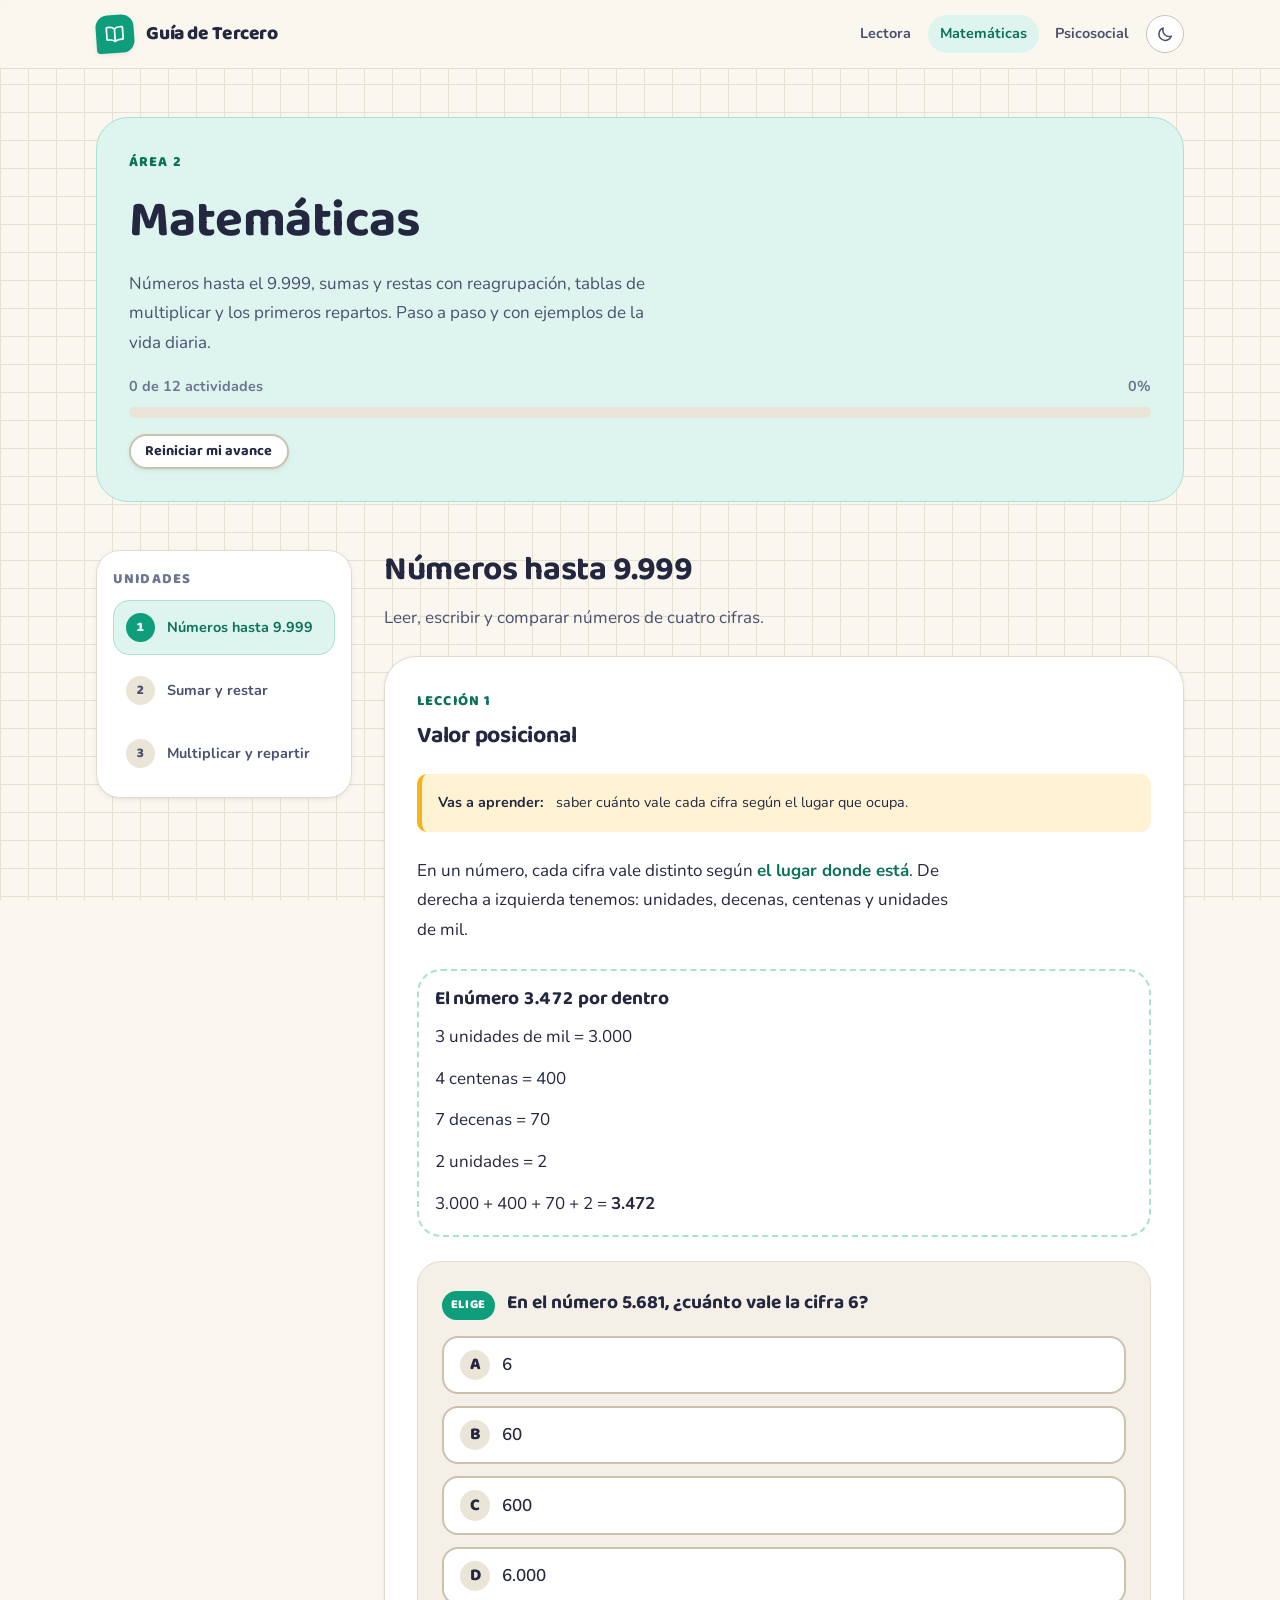
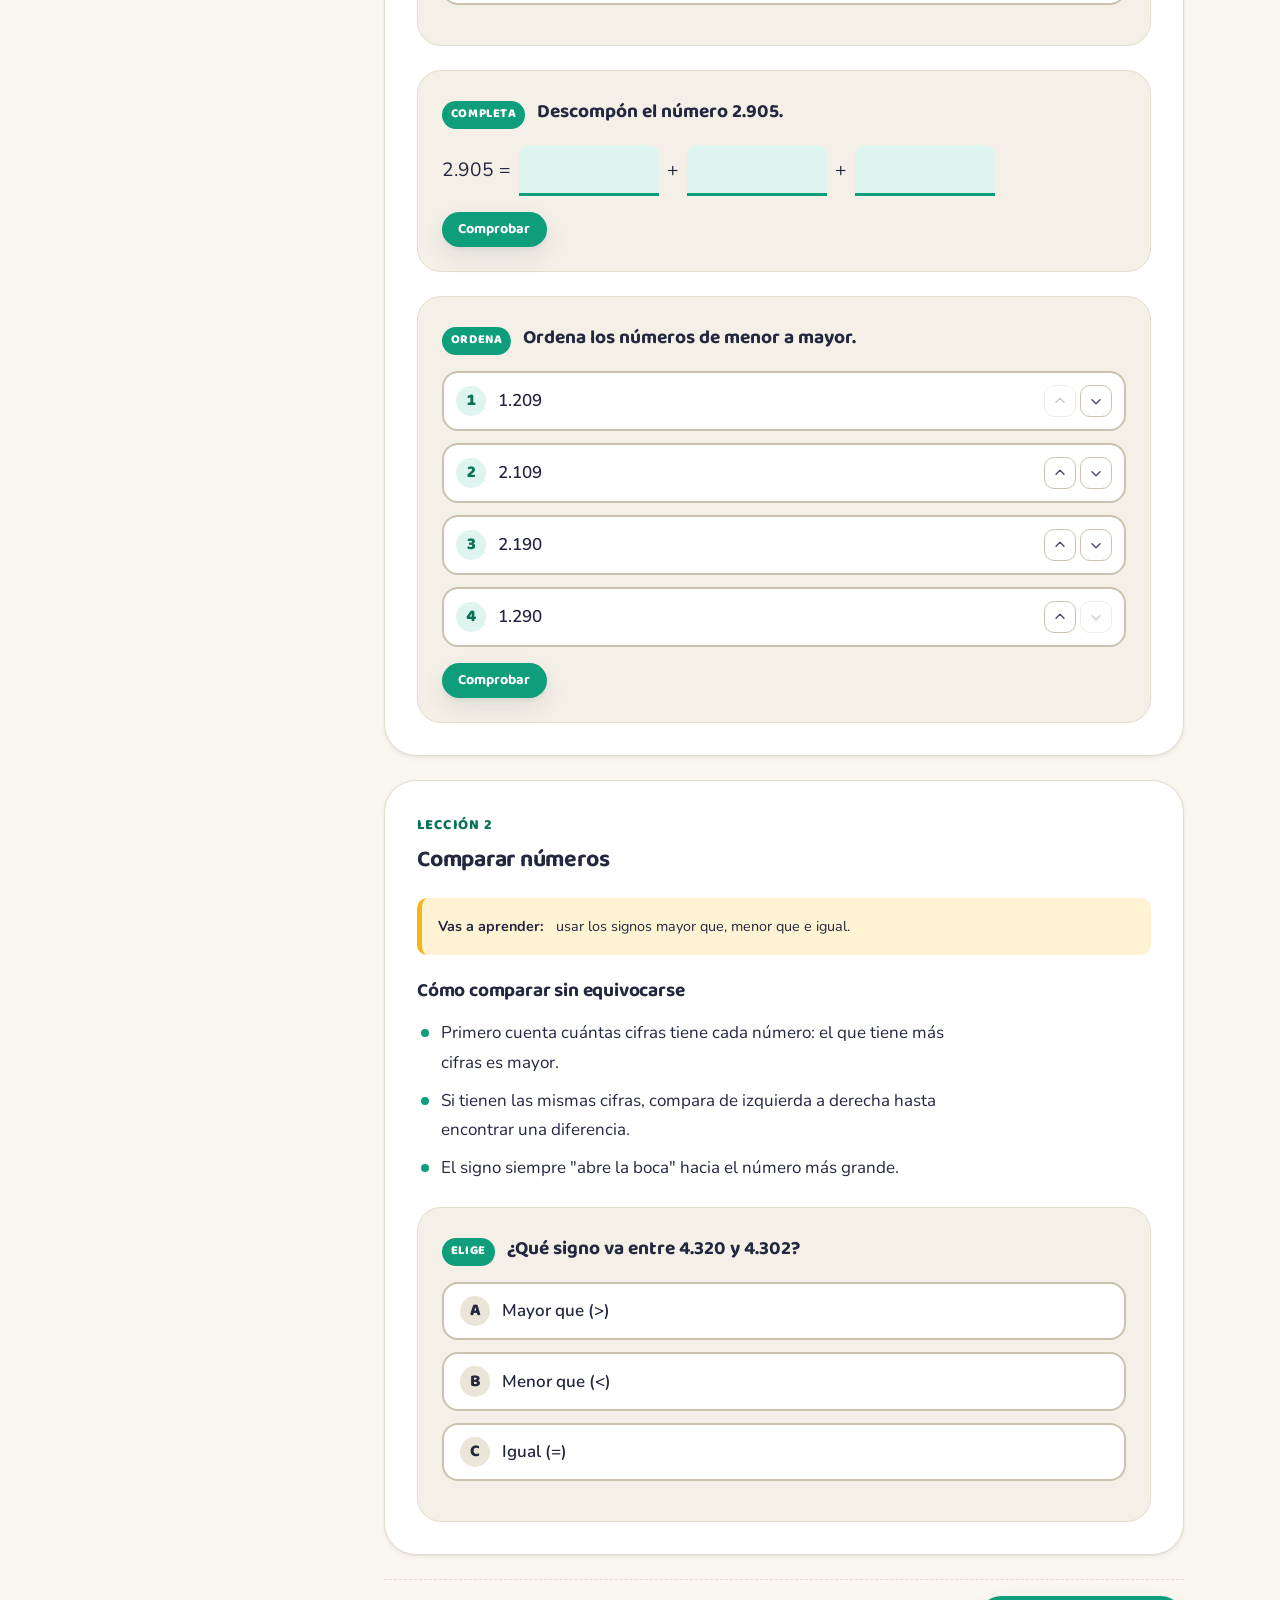
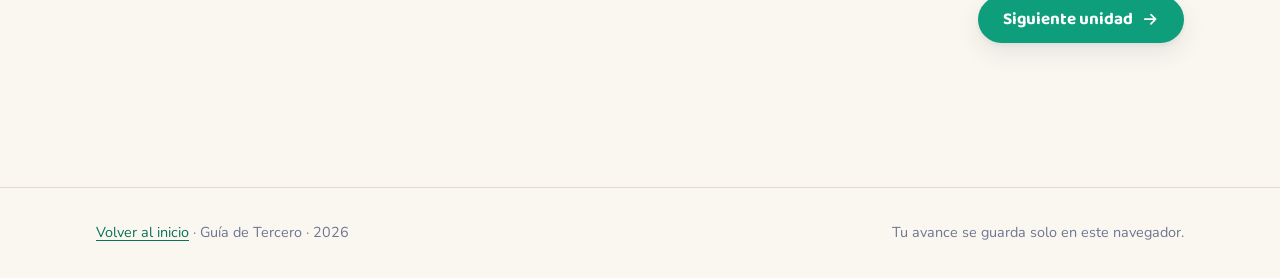
==== math.html @ a923e4d2 "Estructura inicial de la guia interactiva de tercero Sitio estatico con portada y tres areas (compre" ====
<!DOCTYPE html>
<html lang="es">
<head>
  <meta charset="utf-8">
  <meta name="viewport" content="width=device-width, initial-scale=1">
  <title>Matemáticas | Guía de Tercero</title>
  <meta name="description" content="Matemáticas para grado tercero: explicaciones, ejemplos y actividades interactivas con revisión inmediata.">
  <meta name="color-scheme" content="light dark">

  <link rel="preconnect" href="https://fonts.googleapis.com">
  <link rel="preconnect" href="https://fonts.gstatic.com" crossorigin>
  <link rel="stylesheet" href="https://fonts.googleapis.com/css2?family=Baloo+2:wght@600;700;800&family=Nunito:ital,wght@0,400;0,600;0,700;1,400&display=swap">

  <link rel="stylesheet" href="assets/css/tokens.css">
  <link rel="stylesheet" href="assets/css/base.css">
  <link rel="stylesheet" href="assets/css/components.css">

  <link rel="icon" href="data:image/svg+xml,<svg xmlns='http://www.w3.org/2000/svg' viewBox='0 0 100 100'><text y='.9em' font-size='90'>➗</text></svg>">
</head>
<body data-area="math">
  <a class="skip-link" href="#content">Ir al contenido</a>

  <header class="site-header">
    <div class="wrap site-header__inner">
      <a class="brand" href="index.html">
        <span class="brand__mark" aria-hidden="true">
          <svg viewBox="0 0 24 24" fill="none" stroke="currentColor" stroke-width="1.9" stroke-linecap="round" stroke-linejoin="round">
            <path d="M12 6.5C10.5 5.2 8.6 4.5 6.5 4.5H4a1 1 0 0 0-1 1v12a1 1 0 0 0 1 1h2.5c2.1 0 4 .7 5.5 2 1.5-1.3 3.4-2 5.5-2H20a1 1 0 0 0 1-1v-12a1 1 0 0 0-1-1h-2.5c-2.1 0-4 .7-5.5 2Z"/>
            <path d="M12 6.5v13"/>
          </svg>
        </span>
        <span>Guía de Tercero</span>
      </a>

      <nav class="site-nav" aria-label="Áreas de la guía">
        <a class="site-nav__link" href="reading.html">Lectora</a>
        <a class="site-nav__link" href="math.html" aria-current="page">Matemáticas</a>
        <a class="site-nav__link" href="wellbeing.html">Psicosocial</a>
        <button class="theme-toggle" type="button" data-theme-toggle aria-label="Cambiar entre modo claro y oscuro"></button>
      </nav>
    </div>
  </header>

  <main id="content" class="page">
    <div class="wrap stack stack--loose">

      <header class="area-head stack" data-area-head></header>

      <div class="area-layout">
        <nav class="unit-rail" data-unit-rail role="tablist" aria-label="Unidades del área"></nav>
        <div class="stack" data-lessons></div>
      </div>

    </div>
  </main>

  <footer class="site-footer">
    <div class="wrap site-footer__inner">
      <p><a href="index.html">Volver al inicio</a> · Guía de Tercero · <span data-year></span></p>
      <p>Tu avance se guarda solo en este navegador.</p>
    </div>
  </footer>

  <script src="assets/js/core.js" defer></script>
  <script src="assets/js/progress.js" defer></script>
  <script src="assets/js/activities.js" defer></script>
  <script src="data/math.js" defer></script>
  <script src="assets/js/area.js" defer></script>
</body>
</html>
---- assets/css/tokens.css ----
/* ==========================================================================
   tokens.css — Design tokens de la Guia de Tercero
   Paleta inspirada en el material escolar: papel de cuaderno, tinta, regla
   y crayon. Todos los colores se definen aqui como variables para que los
   componentes nunca usen literales.
   ========================================================================== */

:root {
  color-scheme: light;

  /* --- Papel y tinta -------------------------------------------------- */
  --paper:        #FAF7F0;
  --paper-grid:   #E7E0D0;
  --surface:      #FFFFFF;
  --surface-2:    #F4F0E7;
  --surface-3:    #EBE5D8;
  --ink:          #232840;
  --ink-soft:     #4A5170;
  --ink-muted:    #6E7590;
  --line:         #E3DCCC;
  --line-strong:  #CBC2AE;

  /* --- Color por area -------------------------------------------------- */
  --reading:        #4A5BD6;
  --reading-deep:   #33409E;
  --reading-soft:   #E9EBFB;
  --reading-line:   #C3C9F2;

  --math:           #0E9E7C;
  --math-deep:      #0A7259;
  --math-soft:      #DEF4EE;
  --math-line:      #A9E1D2;

  --wellbeing:      #E8506B;
  --wellbeing-deep: #B33A50;
  --wellbeing-soft: #FCE5EA;
  --wellbeing-line: #F6C0CB;

  /* --- Acento y estados ------------------------------------------------ */
  --star:      #F5B417;
  --star-soft: #FFF3D4;
  --ok:        #0E9E7C;
  --ok-soft:   #DEF4EE;
  --ok-line:   #A9E1D2;
  --no:        #E8506B;
  --no-soft:   #FCE5EA;
  --no-line:   #F6C0CB;

  /* Color activo del area: lo sobreescribe cada pagina */
  --area:      var(--reading);
  --area-deep: var(--reading-deep);
  --area-soft: var(--reading-soft);
  --area-line: var(--reading-line);

  /* --- Tipografia ------------------------------------------------------ */
  --font-display: "Baloo 2", "Trebuchet MS", "Segoe UI", system-ui, sans-serif;
  --font-body:    "Nunito", "Segoe UI", system-ui, -apple-system, sans-serif;

  --step--1: 0.9rem;
  --step-0:  1.0625rem;
  --step-1:  1.2rem;
  --step-2:  1.45rem;
  --step-3:  clamp(1.6rem, 1.2rem + 1.6vw, 2.1rem);
  --step-4:  clamp(2.1rem, 1.5rem + 3vw, 3.2rem);

  --leading-body:  1.75;
  --leading-tight: 1.2;

  /* --- Espaciado ------------------------------------------------------- */
  --sp-1: 0.25rem;
  --sp-2: 0.5rem;
  --sp-3: 0.75rem;
  --sp-4: 1rem;
  --sp-5: 1.5rem;
  --sp-6: 2rem;
  --sp-7: 3rem;
  --sp-8: 4.5rem;

  /* --- Formas ---------------------------------------------------------- */
  --r-sm: 10px;
  --r-md: 16px;
  --r-lg: 24px;
  --r-xl: 32px;
  --r-pill: 999px;

  --shadow-sm: 0 1px 2px rgba(35, 40, 64, 0.06), 0 2px 6px rgba(35, 40, 64, 0.05);
  --shadow-md: 0 2px 4px rgba(35, 40, 64, 0.06), 0 10px 24px rgba(35, 40, 64, 0.09);
  --shadow-lg: 0 4px 8px rgba(35, 40, 64, 0.07), 0 20px 48px rgba(35, 40, 64, 0.13);

  --ring: 0 0 0 3px var(--paper), 0 0 0 6px var(--area);

  --wrap: 68rem;
  --measure: 34rem;
}

/* --- Tema oscuro por preferencia del sistema (sin marca explicita) ------ */
@media (prefers-color-scheme: dark) {
  :root:not([data-theme="light"]) {
    color-scheme: dark;

    --paper:        #161A24;
    --paper-grid:   #232937;
    --surface:      #1E2432;
    --surface-2:    #262D3D;
    --surface-3:    #303849;
    --ink:          #ECEFF7;
    --ink-soft:     #C3C9DA;
    --ink-muted:    #949CB4;
    --line:         #313949;
    --line-strong:  #454F65;

    --reading:        #8894F5;
    --reading-deep:   #AEB6FA;
    --reading-soft:   #262B45;
    --reading-line:   #3B4271;

    --math:           #3FCFA8;
    --math-deep:      #7EE2C6;
    --math-soft:      #163A32;
    --math-line:      #23604F;

    --wellbeing:      #F5808F;
    --wellbeing-deep: #FAA8B3;
    --wellbeing-soft: #3A222B;
    --wellbeing-line: #6B3441;

    --star:      #FFCB4D;
    --star-soft: #3A2F16;
    --ok:        #3FCFA8;
    --ok-soft:   #163A32;
    --ok-line:   #23604F;
    --no:        #F5808F;
    --no-soft:   #3A222B;
    --no-line:   #6B3441;

    --shadow-sm: 0 1px 2px rgba(0, 0, 0, 0.3), 0 2px 6px rgba(0, 0, 0, 0.25);
    --shadow-md: 0 2px 4px rgba(0, 0, 0, 0.32), 0 10px 24px rgba(0, 0, 0, 0.35);
    --shadow-lg: 0 4px 8px rgba(0, 0, 0, 0.35), 0 20px 48px rgba(0, 0, 0, 0.45);
  }
}

/* --- Tema oscuro elegido explicitamente -------------------------------- */
:root[data-theme="dark"] {
  color-scheme: dark;

  --paper:        #161A24;
  --paper-grid:   #232937;
  --surface:      #1E2432;
  --surface-2:    #262D3D;
  --surface-3:    #303849;
  --ink:          #ECEFF7;
  --ink-soft:     #C3C9DA;
  --ink-muted:    #949CB4;
  --line:         #313949;
  --line-strong:  #454F65;

  --reading:        #8894F5;
  --reading-deep:   #AEB6FA;
  --reading-soft:   #262B45;
  --reading-line:   #3B4271;

  --math:           #3FCFA8;
  --math-deep:      #7EE2C6;
  --math-soft:      #163A32;
  --math-line:      #23604F;

  --wellbeing:      #F5808F;
  --wellbeing-deep: #FAA8B3;
  --wellbeing-soft: #3A222B;
  --wellbeing-line: #6B3441;

  --star:      #FFCB4D;
  --star-soft: #3A2F16;
  --ok:        #3FCFA8;
  --ok-soft:   #163A32;
  --ok-line:   #23604F;
  --no:        #F5808F;
  --no-soft:   #3A222B;
  --no-line:   #6B3441;

  --shadow-sm: 0 1px 2px rgba(0, 0, 0, 0.3), 0 2px 6px rgba(0, 0, 0, 0.25);
  --shadow-md: 0 2px 4px rgba(0, 0, 0, 0.32), 0 10px 24px rgba(0, 0, 0, 0.35);
  --shadow-lg: 0 4px 8px rgba(0, 0, 0, 0.35), 0 20px 48px rgba(0, 0, 0, 0.45);
}

/* --- Alias de area: cada pagina marca <body data-area="..."> ------------ */
[data-area="reading"]   { --area: var(--reading);   --area-deep: var(--reading-deep);   --area-soft: var(--reading-soft);   --area-line: var(--reading-line); }
[data-area="math"]      { --area: var(--math);      --area-deep: var(--math-deep);      --area-soft: var(--math-soft);      --area-line: var(--math-line); }
[data-area="wellbeing"] { --area: var(--wellbeing); --area-deep: var(--wellbeing-deep); --area-soft: var(--wellbeing-soft); --area-line: var(--wellbeing-line); }
---- assets/css/base.css ----
/* ==========================================================================
   base.css — Reset ligero, tipografia y layout base
   ========================================================================== */

*,
*::before,
*::after { box-sizing: border-box; }

* { margin: 0; }

html {
  -webkit-text-size-adjust: 100%;
  scroll-behavior: smooth;
  scroll-padding-top: 6rem;
}

body {
  min-height: 100vh;
  font-family: var(--font-body);
  font-size: var(--step-0);
  line-height: var(--leading-body);
  color: var(--ink);
  background-color: var(--paper);
  /* Retícula de cuaderno cuadriculado: la textura del material real */
  background-image:
    repeating-linear-gradient(to right,  var(--paper-grid) 0 1px, transparent 1px 28px),
    repeating-linear-gradient(to bottom, var(--paper-grid) 0 1px, transparent 1px 28px);
  background-attachment: fixed;
  -webkit-font-smoothing: antialiased;
  text-rendering: optimizeLegibility;
}

img,
svg,
video { display: block; max-width: 100%; height: auto; }

input,
button,
select,
textarea { font: inherit; color: inherit; }

button { cursor: pointer; }

/* Un elemento oculto lo esta siempre, aunque su clase defina display. */
[hidden] { display: none !important; }

ul, ol { padding: 0; list-style: none; }

a { color: var(--area-deep); text-underline-offset: 3px; }

h1, h2, h3, h4 {
  font-family: var(--font-display);
  font-weight: 700;
  line-height: var(--leading-tight);
  text-wrap: balance;
  letter-spacing: -0.01em;
}

h1 { font-size: var(--step-4); }
h2 { font-size: var(--step-3); }
h3 { font-size: var(--step-2); }
h4 { font-size: var(--step-1); }

p { text-wrap: pretty; }

/* --- Accesibilidad ------------------------------------------------------ */

:focus-visible {
  outline: 3px solid var(--area);
  outline-offset: 3px;
  border-radius: var(--r-sm);
}

.skip-link {
  position: absolute;
  left: var(--sp-4);
  top: var(--sp-4);
  z-index: 100;
  padding: var(--sp-3) var(--sp-4);
  border-radius: var(--r-pill);
  background: var(--area);
  color: #fff;
  font-weight: 700;
  transform: translateY(-200%);
  transition: transform 0.18s ease;
}

.skip-link:focus-visible { transform: translateY(0); }

.visually-hidden {
  position: absolute;
  width: 1px;
  height: 1px;
  padding: 0;
  overflow: hidden;
  clip: rect(0 0 0 0);
  white-space: nowrap;
  border: 0;
}

@media (prefers-reduced-motion: reduce) {
  html { scroll-behavior: auto; }

  *,
  *::before,
  *::after {
    animation-duration: 0.001ms !important;
    animation-iteration-count: 1 !important;
    transition-duration: 0.001ms !important;
  }
}

/* --- Layout ------------------------------------------------------------- */

.wrap {
  width: min(100% - 2.5rem, var(--wrap));
  margin-inline: auto;
}

.wrap--narrow { width: min(100% - 2.5rem, 46rem); }

.stack {
  display: flex;
  flex-direction: column;
  gap: var(--sp-5);
}

.stack--tight { gap: var(--sp-3); }
.stack--loose { gap: var(--sp-7); }

.row {
  display: flex;
  flex-wrap: wrap;
  align-items: center;
  gap: var(--sp-3);
}

.page { padding-block: var(--sp-7) var(--sp-8); }

.scroll-x {
  overflow-x: auto;
  overscroll-behavior-x: contain;
}
---- assets/css/components.css ----
/* ==========================================================================
   components.css — Piezas visuales de la guia
   ========================================================================== */

/* --- Botones ------------------------------------------------------------ */

.btn {
  display: inline-flex;
  align-items: center;
  justify-content: center;
  gap: var(--sp-2);
  padding: 0.7em 1.35em;
  border: 2px solid transparent;
  border-radius: var(--r-pill);
  font-family: var(--font-display);
  font-size: var(--step-0);
  font-weight: 700;
  line-height: 1.15;
  text-decoration: none;
  transition: transform 0.14s ease, box-shadow 0.14s ease, background-color 0.14s ease;
}

.btn:hover { transform: translateY(-2px); }
.btn:active { transform: translateY(0); }

.btn[disabled] {
  opacity: 0.45;
  cursor: not-allowed;
  transform: none;
}

.btn--primary {
  background: var(--area);
  color: #fff;
  box-shadow: var(--shadow-md);
}

.btn--primary:hover { background: var(--area-deep); }

:root[data-theme="dark"] .btn--primary { color: #12151E; }

@media (prefers-color-scheme: dark) {
  :root:not([data-theme="light"]) .btn--primary { color: #12151E; }
}

.btn--ghost {
  background: var(--surface);
  color: var(--ink);
  border-color: var(--line-strong);
  box-shadow: var(--shadow-sm);
}

.btn--ghost:hover { border-color: var(--area); color: var(--area-deep); }

.btn--quiet {
  background: transparent;
  color: var(--ink-muted);
  padding-inline: 0.6em;
}

.btn--quiet:hover { color: var(--area-deep); }

.btn--star {
  background: var(--star);
  color: #3B2A00;
  box-shadow: var(--shadow-md);
}

.btn--sm { font-size: var(--step--1); padding: 0.5em 1em; }

/* Los iconos en linea nunca deben crecer mas que el texto que acompanan. */
.btn svg,
.callout__title svg,
.score-pill svg,
.area-card__foot svg {
  flex: none;
  width: 1.15rem;
  height: 1.15rem;
}

.score-pill svg { color: var(--star); }

/* --- Cabecera del sitio -------------------------------------------------- */

.site-header {
  position: sticky;
  top: 0;
  z-index: 40;
  background: color-mix(in srgb, var(--paper) 88%, transparent);
  backdrop-filter: blur(10px);
  border-bottom: 1px solid var(--line);
}

.site-header__inner {
  display: flex;
  align-items: center;
  gap: var(--sp-4);
  min-height: 4.25rem;
}

.brand {
  display: inline-flex;
  align-items: center;
  gap: var(--sp-3);
  font-family: var(--font-display);
  font-size: var(--step-1);
  font-weight: 800;
  color: var(--ink);
  text-decoration: none;
  letter-spacing: -0.02em;
}

.brand__mark {
  display: grid;
  place-items: center;
  width: 2.4rem;
  height: 2.4rem;
  border-radius: 12px 12px 12px 4px;
  background: var(--area);
  color: #fff;
  box-shadow: var(--shadow-sm);
  transform: rotate(-4deg);
}

.brand__mark svg { width: 1.35rem; height: 1.35rem; }

.site-nav {
  display: flex;
  align-items: center;
  gap: var(--sp-1);
  margin-inline-start: auto;
}

.site-nav__link {
  padding: 0.45em 0.85em;
  border-radius: var(--r-pill);
  font-weight: 700;
  font-size: var(--step--1);
  color: var(--ink-soft);
  text-decoration: none;
  white-space: nowrap;
  transition: background-color 0.14s ease, color 0.14s ease;
}

.site-nav__link:hover { background: var(--surface-2); color: var(--ink); }

.site-nav__link[aria-current="page"] {
  background: var(--area-soft);
  color: var(--area-deep);
}

.theme-toggle {
  display: grid;
  place-items: center;
  width: 2.4rem;
  height: 2.4rem;
  border: 1px solid var(--line-strong);
  border-radius: var(--r-pill);
  background: var(--surface);
  color: var(--ink-soft);
  transition: color 0.14s ease, border-color 0.14s ease;
}

.theme-toggle:hover { color: var(--area-deep); border-color: var(--area); }
.theme-toggle svg { width: 1.15rem; height: 1.15rem; }
.theme-toggle .icon-sun { display: none; }
:root[data-theme="dark"] .theme-toggle .icon-sun { display: block; }
:root[data-theme="dark"] .theme-toggle .icon-moon { display: none; }

@media (prefers-color-scheme: dark) {
  :root:not([data-theme="light"]) .theme-toggle .icon-sun  { display: block; }
  :root:not([data-theme="light"]) .theme-toggle .icon-moon { display: none; }
}

@media (max-width: 52rem) {
  .site-nav__link { padding: 0.4em 0.6em; font-size: 0.82rem; }
}

/* En pantallas angostas la navegacion baja a su propia fila para que nada
   se salga del ancho de la pantalla. */
@media (max-width: 40rem) {
  .site-header__inner {
    flex-wrap: wrap;
    justify-content: space-between;
    min-height: 0;
    padding-block: var(--sp-3);
    row-gap: var(--sp-3);
  }

  .site-nav {
    width: 100%;
    margin-inline-start: 0;
    justify-content: space-between;
  }
}

/* --- Portada ------------------------------------------------------------- */

.hero {
  display: grid;
  gap: var(--sp-5);
  padding-block: var(--sp-7) var(--sp-6);
  max-width: 44rem;
}

.eyebrow {
  display: inline-flex;
  align-items: center;
  gap: var(--sp-2);
  align-self: start;
  justify-self: start;
  padding: 0.35em 0.9em;
  border-radius: var(--r-pill);
  background: var(--star-soft);
  color: var(--ink);
  font-family: var(--font-display);
  font-size: var(--step--1);
  font-weight: 700;
  letter-spacing: 0.06em;
  text-transform: uppercase;
}

.hero__lead {
  font-size: var(--step-1);
  color: var(--ink-soft);
  max-width: var(--measure);
}

/* --- Tarjetas de area ---------------------------------------------------- */

.area-grid {
  display: grid;
  gap: var(--sp-5);
  grid-template-columns: repeat(auto-fit, minmax(17rem, 1fr));
}

.area-card {
  position: relative;
  display: flex;
  flex-direction: column;
  gap: var(--sp-4);
  padding: var(--sp-5);
  border: 1px solid var(--line);
  border-radius: var(--r-xl);
  background: var(--surface);
  box-shadow: var(--shadow-sm);
  color: inherit;
  text-decoration: none;
  overflow: hidden;
  transition: transform 0.18s ease, box-shadow 0.18s ease, border-color 0.18s ease;
}

.area-card::after {
  content: "";
  position: absolute;
  inset-inline: 0;
  top: 0;
  height: 6px;
  background: var(--area);
}

.area-card:hover {
  transform: translateY(-4px);
  box-shadow: var(--shadow-lg);
  border-color: var(--area-line);
}

.area-card__icon {
  display: grid;
  place-items: center;
  width: 3.5rem;
  height: 3.5rem;
  border-radius: 20px 20px 20px 6px;
  background: var(--area-soft);
  color: var(--area-deep);
}

.area-card__icon svg { width: 1.9rem; height: 1.9rem; }

.area-card__title {
  font-size: var(--step-2);
  color: var(--ink);
}

.area-card__text {
  color: var(--ink-muted);
  font-size: var(--step--1);
  line-height: 1.65;
}

.area-card__foot {
  display: flex;
  align-items: center;
  justify-content: space-between;
  gap: var(--sp-3);
  margin-top: auto;
  padding-top: var(--sp-3);
  border-top: 1px dashed var(--line);
  font-family: var(--font-display);
  font-weight: 700;
  color: var(--area-deep);
}

.area-card__cta {
  display: inline-flex;
  align-items: center;
  gap: var(--sp-2);
  white-space: nowrap;
}

/* --- Barra de progreso ---------------------------------------------------- */

.progress { display: grid; gap: var(--sp-2); }

.progress__meta {
  display: flex;
  justify-content: space-between;
  gap: var(--sp-3);
  font-size: var(--step--1);
  font-weight: 700;
  color: var(--ink-muted);
  font-variant-numeric: tabular-nums;
}

.progress__track {
  height: 0.7rem;
  border-radius: var(--r-pill);
  background: var(--surface-3);
  overflow: hidden;
}

.progress__fill {
  height: 100%;
  width: 0;
  border-radius: var(--r-pill);
  background: var(--area);
  transition: width 0.5s cubic-bezier(0.34, 1.2, 0.64, 1);
}

/* --- Bloque "como usar" --------------------------------------------------- */

.how {
  display: grid;
  gap: var(--sp-4);
  grid-template-columns: repeat(auto-fit, minmax(14rem, 1fr));
}

.how__item {
  display: grid;
  gap: var(--sp-2);
  padding: var(--sp-4);
  border-radius: var(--r-lg);
  background: var(--surface-2);
  border: 1px solid var(--line);
}

.how__step {
  display: grid;
  place-items: center;
  width: 2rem;
  height: 2rem;
  border-radius: var(--r-pill);
  background: var(--star);
  color: #3B2A00;
  font-family: var(--font-display);
  font-weight: 800;
}

.how__item h3 { font-size: var(--step-1); }
.how__item p { font-size: var(--step--1); color: var(--ink-muted); }

/* --- Cabecera de area ------------------------------------------------------ */

.area-head {
  display: grid;
  gap: var(--sp-4);
  padding: var(--sp-6);
  border-radius: var(--r-xl);
  background: var(--area-soft);
  border: 1px solid var(--area-line);
}

.area-head__title { color: var(--ink); }
.area-head__lead { color: var(--ink-soft); max-width: var(--measure); }

/* --- Riel de unidades ------------------------------------------------------ */

.area-layout {
  display: grid;
  gap: var(--sp-6);
  align-items: start;
  grid-template-columns: 16rem minmax(0, 1fr);
}

@media (max-width: 60rem) {
  .area-layout { grid-template-columns: minmax(0, 1fr); }
}

.unit-rail {
  position: sticky;
  top: 5.5rem;
  min-width: 0;
  display: grid;
  gap: var(--sp-2);
  padding: var(--sp-4);
  border: 1px solid var(--line);
  border-radius: var(--r-lg);
  background: var(--surface);
  box-shadow: var(--shadow-sm);
}

.unit-rail__title {
  font-family: var(--font-display);
  font-size: var(--step--1);
  font-weight: 800;
  letter-spacing: 0.08em;
  text-transform: uppercase;
  color: var(--ink-muted);
}

.unit-chip {
  display: flex;
  align-items: center;
  gap: var(--sp-3);
  width: 100%;
  padding: var(--sp-3);
  border: 1px solid transparent;
  border-radius: var(--r-md);
  background: transparent;
  text-align: start;
  font-weight: 700;
  font-size: var(--step--1);
  color: var(--ink-soft);
  transition: background-color 0.14s ease, color 0.14s ease;
}

.unit-chip:hover { background: var(--surface-2); }

.unit-chip[aria-selected="true"] {
  background: var(--area-soft);
  border-color: var(--area-line);
  color: var(--area-deep);
}

.unit-chip__num {
  display: grid;
  place-items: center;
  flex: none;
  width: 1.8rem;
  height: 1.8rem;
  border-radius: var(--r-pill);
  background: var(--surface-3);
  font-family: var(--font-display);
  font-size: 0.85rem;
  font-weight: 800;
  font-variant-numeric: tabular-nums;
}

.unit-chip[aria-selected="true"] .unit-chip__num { background: var(--area); color: #fff; }
.unit-chip.is-done .unit-chip__num { background: var(--ok); color: #fff; }

@media (max-width: 60rem) {
  .unit-rail {
    position: static;
    grid-auto-flow: column;
    grid-auto-columns: minmax(11rem, auto);
    overflow-x: auto;
    overscroll-behavior-x: contain;
  }
  .unit-rail__title { display: none; }
}

/* --- Leccion --------------------------------------------------------------- */

.lesson {
  display: grid;
  gap: var(--sp-5);
  padding: var(--sp-6);
  border: 1px solid var(--line);
  border-radius: var(--r-xl);
  background: var(--surface);
  box-shadow: var(--shadow-sm);
}

@media (max-width: 40rem) {
  .lesson { padding: var(--sp-4); }
}

.lesson__head { display: grid; gap: var(--sp-2); }

.lesson__kicker {
  font-family: var(--font-display);
  font-size: var(--step--1);
  font-weight: 800;
  letter-spacing: 0.08em;
  text-transform: uppercase;
  color: var(--area-deep);
}

.lesson__goal {
  display: flex;
  gap: var(--sp-3);
  padding: var(--sp-4);
  border-inline-start: 5px solid var(--star);
  border-radius: var(--r-sm);
  background: var(--star-soft);
  font-size: var(--step--1);
}

.prose { display: grid; gap: var(--sp-4); max-width: var(--measure); }
.prose p { line-height: var(--leading-body); }
.prose strong { color: var(--area-deep); }

.prose ul { display: grid; gap: var(--sp-2); }

.prose ul li {
  position: relative;
  padding-inline-start: 1.5rem;
}

.prose ul li::before {
  content: "";
  position: absolute;
  inset-inline-start: 0.25rem;
  top: 0.65em;
  width: 0.5rem;
  height: 0.5rem;
  border-radius: var(--r-pill);
  background: var(--area);
}

.callout {
  display: grid;
  gap: var(--sp-2);
  padding: var(--sp-4) var(--sp-5);
  border: 1px solid var(--area-line);
  border-radius: var(--r-lg);
  background: var(--area-soft);
}

.callout__title {
  display: flex;
  align-items: center;
  gap: var(--sp-2);
  font-family: var(--font-display);
  font-weight: 800;
  color: var(--area-deep);
}

.reading-text {
  padding: var(--sp-5);
  border-radius: var(--r-lg);
  background: var(--surface-2);
  border: 1px solid var(--line);
  font-size: var(--step-1);
  line-height: 1.9;
}

.reading-text h4 {
  margin-bottom: var(--sp-3);
  font-size: var(--step-2);
  color: var(--area-deep);
}

.reading-text p + p { margin-top: var(--sp-4); }

.example {
  display: grid;
  gap: var(--sp-3);
  padding: var(--sp-4);
  border: 2px dashed var(--area-line);
  border-radius: var(--r-lg);
  background: var(--surface);
  font-variant-numeric: tabular-nums;
}

/* --- Actividades ------------------------------------------------------------ */

.activity {
  display: grid;
  gap: var(--sp-4);
  padding: var(--sp-5);
  border: 1px solid var(--line);
  border-radius: var(--r-lg);
  background: var(--surface-2);
}

.activity__head {
  display: flex;
  align-items: baseline;
  gap: var(--sp-3);
  flex-wrap: wrap;
}

.activity__tag {
  padding: 0.25em 0.7em;
  border-radius: var(--r-pill);
  background: var(--area);
  color: #fff;
  font-family: var(--font-display);
  font-size: 0.78rem;
  font-weight: 800;
  letter-spacing: 0.05em;
  text-transform: uppercase;
}

.activity__question {
  font-family: var(--font-display);
  font-size: var(--step-1);
  font-weight: 700;
}

.options { display: grid; gap: var(--sp-3); }

.options--grid { grid-template-columns: repeat(auto-fit, minmax(12rem, 1fr)); }

.option {
  display: flex;
  align-items: center;
  gap: var(--sp-3);
  width: 100%;
  padding: var(--sp-3) var(--sp-4);
  border: 2px solid var(--line-strong);
  border-radius: var(--r-md);
  background: var(--surface);
  text-align: start;
  font-weight: 600;
  transition: transform 0.12s ease, border-color 0.14s ease, background-color 0.14s ease;
}

.option:hover:not([disabled]) { border-color: var(--area); transform: translateX(3px); }

.option__key {
  display: grid;
  place-items: center;
  flex: none;
  width: 1.9rem;
  height: 1.9rem;
  border-radius: var(--r-pill);
  background: var(--surface-3);
  font-family: var(--font-display);
  font-weight: 800;
}

.option.is-correct {
  border-color: var(--ok);
  background: var(--ok-soft);
}

.option.is-correct .option__key { background: var(--ok); color: #fff; }

.option.is-wrong {
  border-color: var(--no);
  background: var(--no-soft);
}

.option.is-wrong .option__key { background: var(--no); color: #fff; }

.option[disabled] { cursor: default; }

/* Unir parejas */
.match {
  display: grid;
  gap: var(--sp-4);
  grid-template-columns: repeat(2, minmax(0, 1fr));
}

.match__col { display: grid; gap: var(--sp-3); align-content: start; }

.match__label {
  font-family: var(--font-display);
  font-size: var(--step--1);
  font-weight: 800;
  text-transform: uppercase;
  letter-spacing: 0.06em;
  color: var(--ink-muted);
}

.match__item {
  padding: var(--sp-3);
  border: 2px solid var(--line-strong);
  border-radius: var(--r-md);
  background: var(--surface);
  text-align: start;
  font-weight: 600;
  transition: border-color 0.14s ease, background-color 0.14s ease;
}

.match__item.is-active { border-color: var(--area); background: var(--area-soft); }
.match__item.is-paired { border-color: var(--ok); background: var(--ok-soft); cursor: default; }
.match__item.is-wrong { border-color: var(--no); background: var(--no-soft); }

/* Ordenar */
.order { display: grid; gap: var(--sp-3); }

.order__item {
  display: flex;
  align-items: center;
  gap: var(--sp-3);
  padding: var(--sp-3);
  border: 2px solid var(--line-strong);
  border-radius: var(--r-md);
  background: var(--surface);
  font-weight: 600;
}

.order__item.is-correct { border-color: var(--ok); background: var(--ok-soft); }
.order__item.is-wrong  { border-color: var(--no); background: var(--no-soft); }

.order__pos {
  display: grid;
  place-items: center;
  flex: none;
  width: 1.9rem;
  height: 1.9rem;
  border-radius: var(--r-pill);
  background: var(--area-soft);
  color: var(--area-deep);
  font-family: var(--font-display);
  font-weight: 800;
  font-variant-numeric: tabular-nums;
}

.order__controls { display: flex; gap: var(--sp-1); margin-inline-start: auto; }

.order__move {
  display: grid;
  place-items: center;
  width: 2rem;
  height: 2rem;
  border: 1px solid var(--line-strong);
  border-radius: var(--r-sm);
  background: var(--surface);
  color: var(--ink-soft);
}

.order__move:hover:not([disabled]) { color: var(--area-deep); border-color: var(--area); }
.order__move[disabled] { opacity: 0.3; cursor: not-allowed; }
.order__move svg { width: 1rem; height: 1rem; }

/* Completar */
.fill {
  display: flex;
  flex-wrap: wrap;
  align-items: center;
  gap: var(--sp-2);
  font-size: var(--step-1);
  line-height: 2.2;
}

.fill__blank {
  min-width: 7ch;
  padding: 0.15em 0.6em;
  border: 0;
  border-bottom: 3px solid var(--area);
  border-radius: var(--r-sm) var(--r-sm) 0 0;
  background: var(--area-soft);
  color: var(--ink);
  font-family: var(--font-display);
  font-weight: 700;
  text-align: center;
}

.fill__blank.is-correct { background: var(--ok-soft); border-bottom-color: var(--ok); }
.fill__blank.is-wrong  { background: var(--no-soft);  border-bottom-color: var(--no); }

/* Retroalimentacion */
.feedback {
  display: flex;
  align-items: flex-start;
  gap: var(--sp-3);
  padding: var(--sp-3) var(--sp-4);
  border-radius: var(--r-md);
  font-weight: 600;
  animation: pop 0.32s cubic-bezier(0.34, 1.4, 0.64, 1);
}

.feedback[hidden] { display: none; }
.feedback--ok { background: var(--ok-soft); border: 1px solid var(--ok-line); color: var(--ink); }
.feedback--no { background: var(--no-soft); border: 1px solid var(--no-line); color: var(--ink); }

.feedback__icon {
  display: grid;
  place-items: center;
  flex: none;
  width: 1.7rem;
  height: 1.7rem;
  border-radius: var(--r-pill);
  color: #fff;
  font-weight: 800;
}

.feedback--ok .feedback__icon { background: var(--ok); }
.feedback--no .feedback__icon { background: var(--no); }

@keyframes pop {
  from { opacity: 0; transform: translateY(6px) scale(0.97); }
  to   { opacity: 1; transform: none; }
}

.activity__actions { display: flex; flex-wrap: wrap; gap: var(--sp-3); align-items: center; }

/* --- Estrellas y logros ------------------------------------------------------ */

.stars { display: inline-flex; gap: 0.2rem; }
.stars svg { width: 1.1rem; height: 1.1rem; color: var(--line-strong); }
.stars svg.is-on { color: var(--star); }

.score-pill {
  display: inline-flex;
  align-items: center;
  gap: var(--sp-2);
  padding: 0.35em 0.9em;
  border-radius: var(--r-pill);
  background: var(--star-soft);
  color: var(--ink);
  font-family: var(--font-display);
  font-weight: 800;
  font-variant-numeric: tabular-nums;
}

/* --- Navegacion entre lecciones ----------------------------------------------- */

.lesson-nav {
  display: flex;
  flex-wrap: wrap;
  gap: var(--sp-3);
  align-items: center;
  justify-content: space-between;
  padding-top: var(--sp-4);
  border-top: 1px dashed var(--line);
}

/* --- Toast ---------------------------------------------------------------------- */

.toast-area {
  position: fixed;
  inset-block-end: var(--sp-5);
  inset-inline: 0;
  z-index: 60;
  display: grid;
  justify-items: center;
  gap: var(--sp-2);
  pointer-events: none;
}

.toast {
  display: flex;
  align-items: center;
  gap: var(--sp-3);
  padding: var(--sp-3) var(--sp-5);
  border-radius: var(--r-pill);
  background: var(--ink);
  color: var(--paper);
  font-family: var(--font-display);
  font-weight: 700;
  box-shadow: var(--shadow-lg);
  animation: rise 0.3s cubic-bezier(0.34, 1.4, 0.64, 1);
}

@keyframes rise {
  from { opacity: 0; transform: translateY(14px); }
  to   { opacity: 1; transform: none; }
}

/* --- Pie ------------------------------------------------------------------------ */

.site-footer {
  margin-top: var(--sp-8);
  padding-block: var(--sp-6);
  border-top: 1px solid var(--line);
  color: var(--ink-muted);
  font-size: var(--step--1);
}

.site-footer__inner {
  display: flex;
  flex-wrap: wrap;
  gap: var(--sp-4);
  align-items: center;
  justify-content: space-between;
}

/* --- Estado vacio / carga --------------------------------------------------------- */

.empty {
  display: grid;
  gap: var(--sp-3);
  justify-items: center;
  padding: var(--sp-7);
  border: 2px dashed var(--line-strong);
  border-radius: var(--r-xl);
  text-align: center;
  color: var(--ink-muted);
}

/* --- Aparicion suave --------------------------------------------------------------- */

.reveal {
  opacity: 0;
  transform: translateY(12px);
  transition: opacity 0.5s ease, transform 0.5s cubic-bezier(0.34, 1.1, 0.64, 1);
}

.reveal.is-visible { opacity: 1; transform: none; }
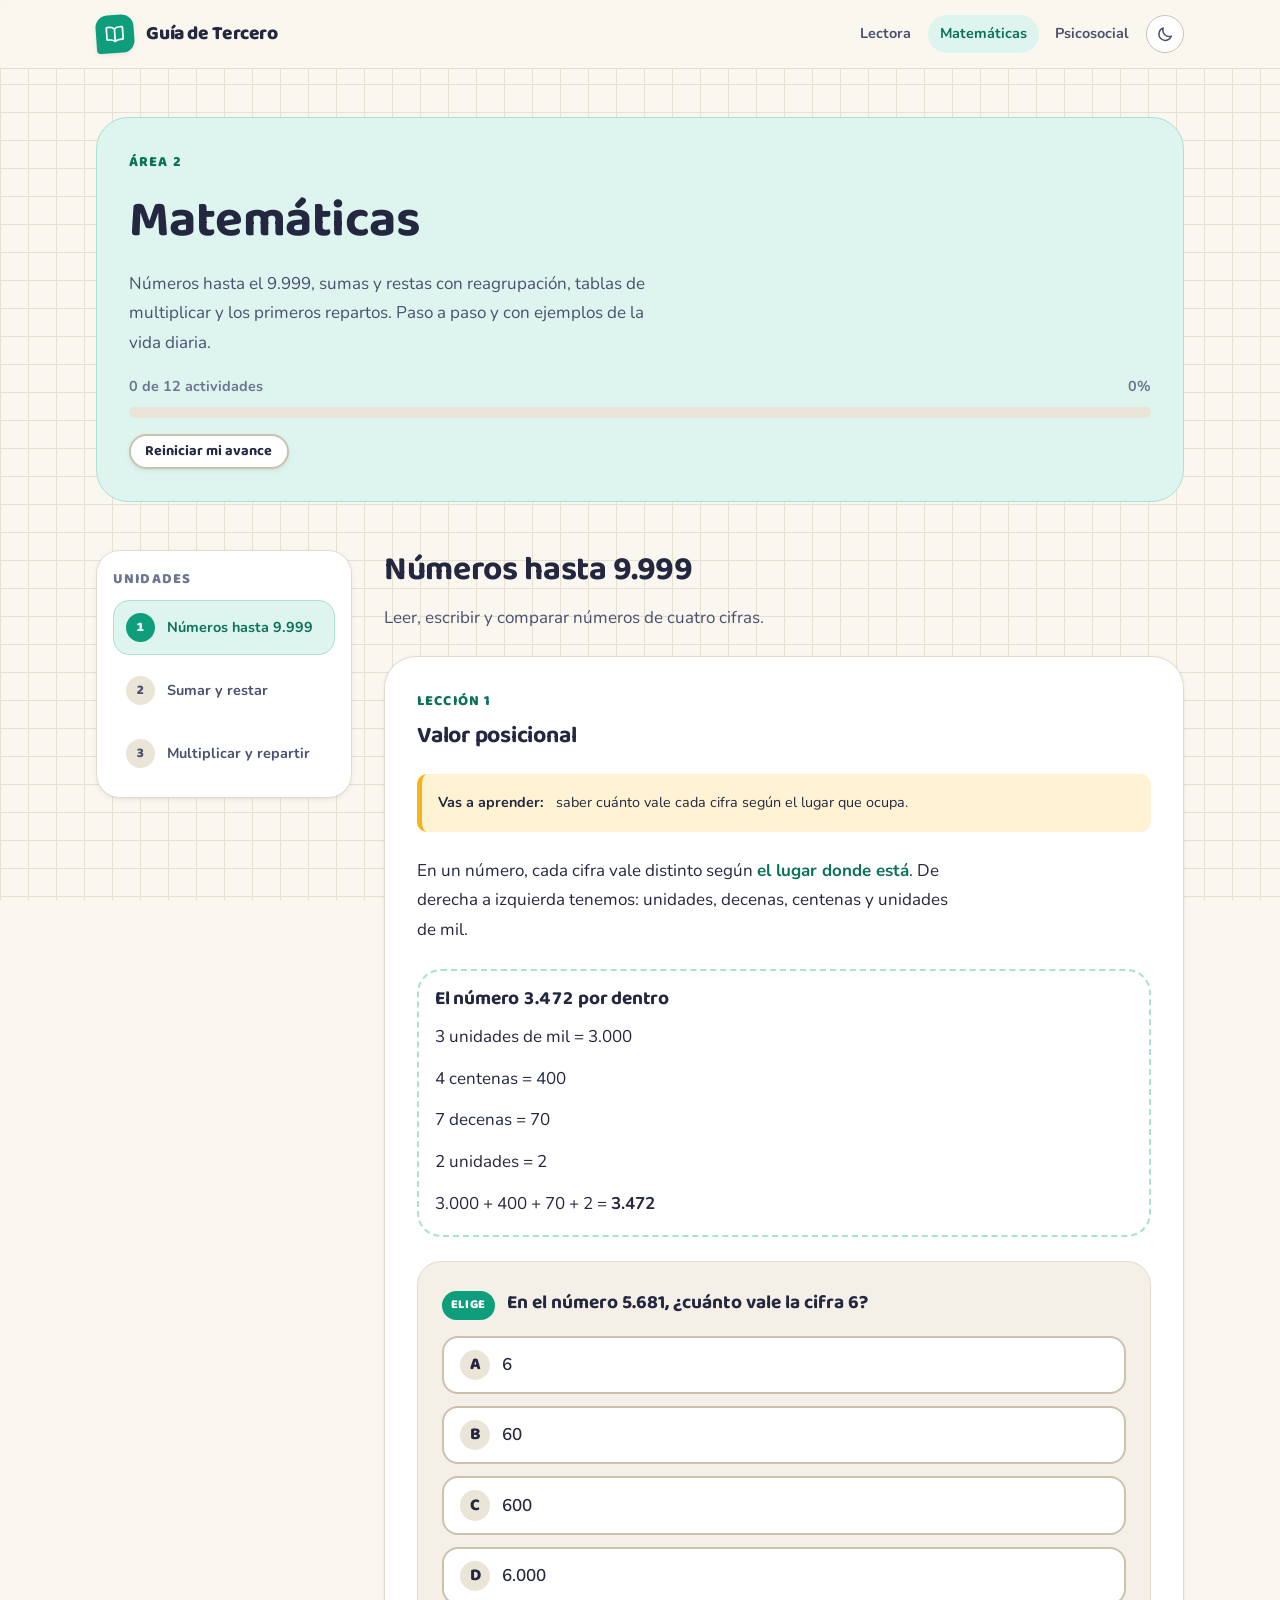
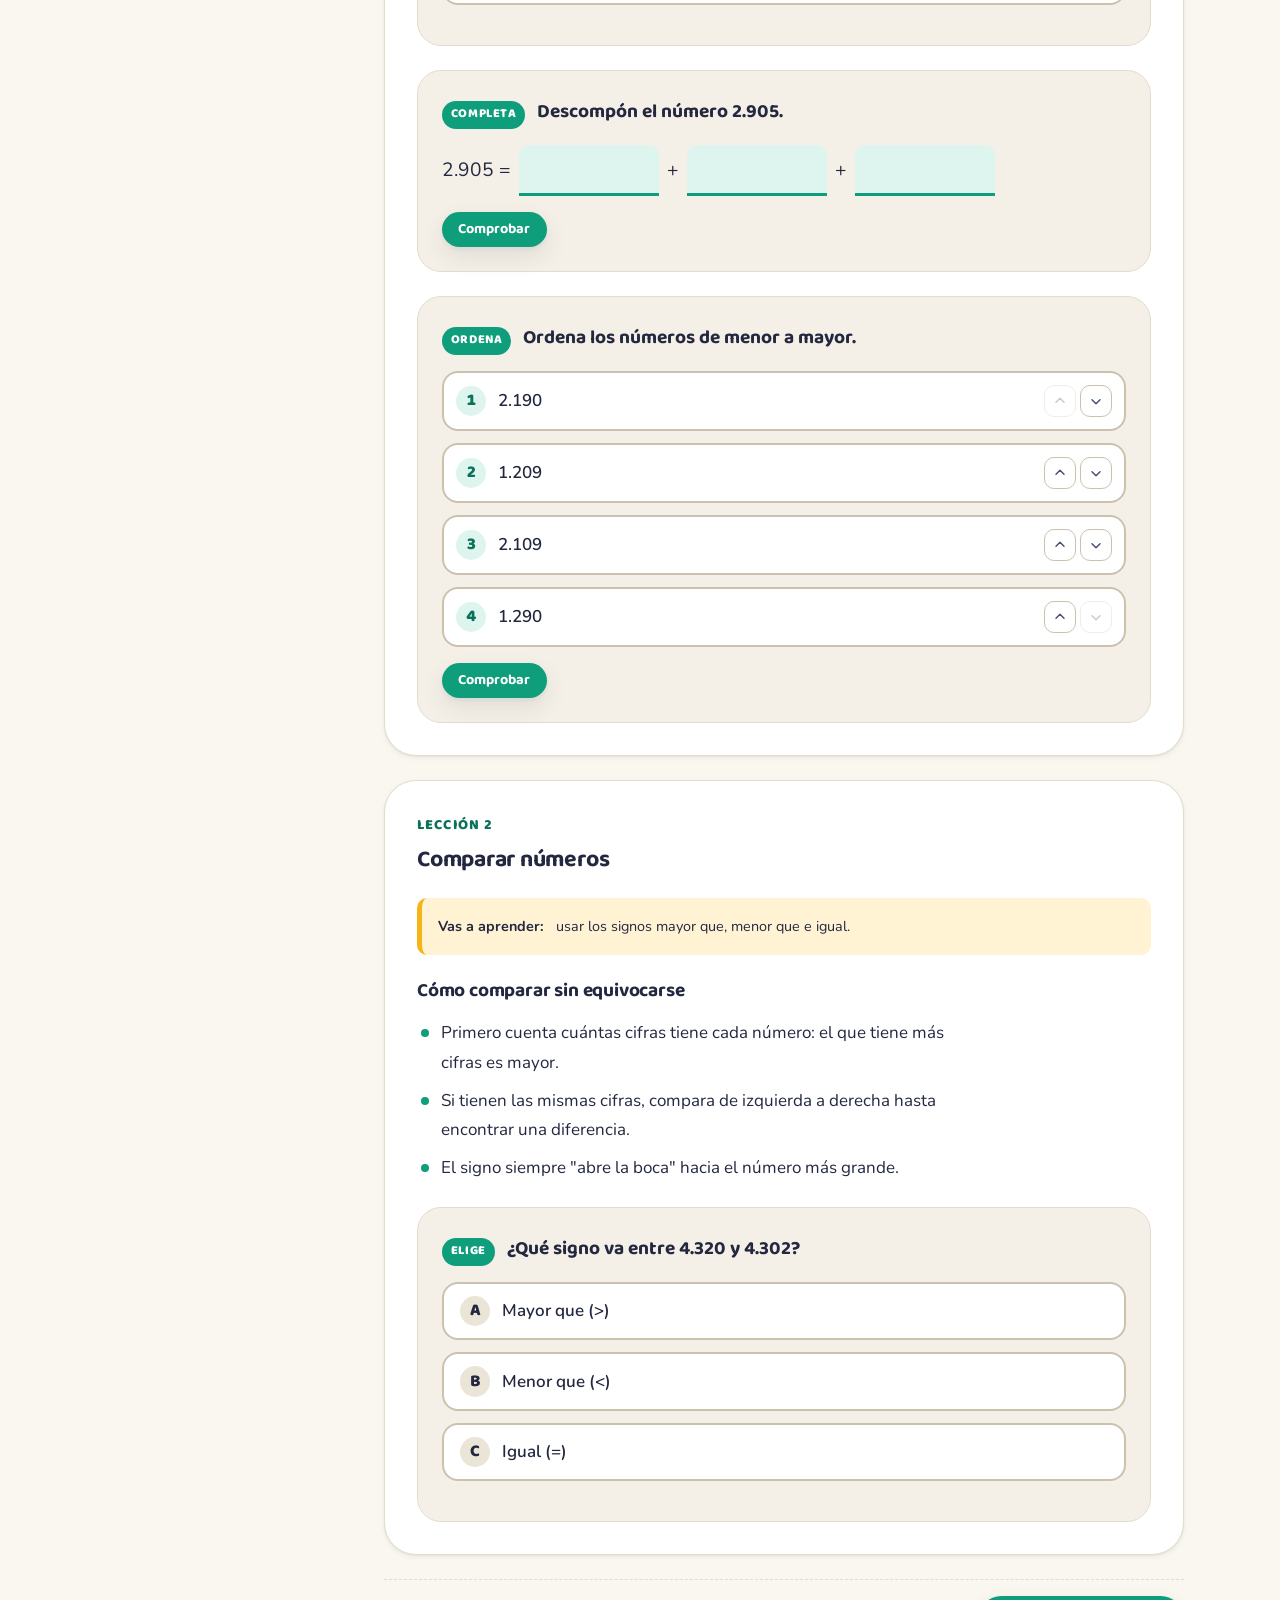
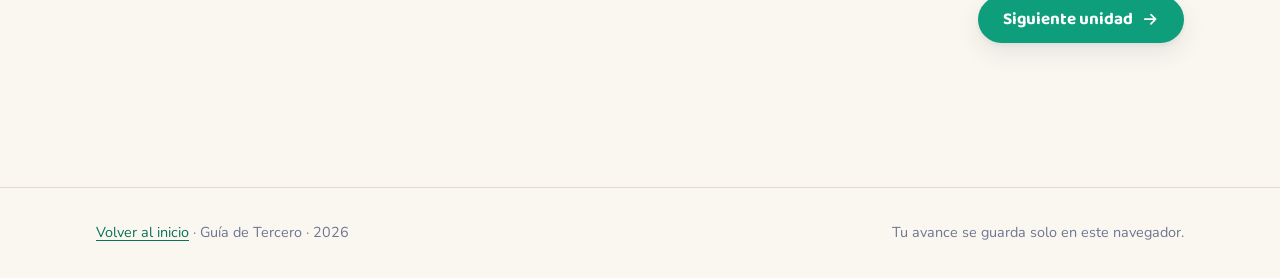
==== commit 5dd41de3: "Agrega bloques de reflexion, figuras, nota para el adulto y practica - Comparacion numerica tolerant" ====
--- a/math.html
+++ b/math.html
@@ -64,6 +64,8 @@
   <script src="assets/js/core.js" defer></script>
   <script src="assets/js/progress.js" defer></script>
   <script src="assets/js/activities.js" defer></script>
+  <script src="assets/js/figures.js" defer></script>
+  <script src="assets/js/blocks.js" defer></script>
   <script src="data/math.js" defer></script>
   <script src="assets/js/area.js" defer></script>
 </body>
--- a/assets/css/components.css
+++ b/assets/css/components.css
@@ -903,3 +903,196 @@
 }
 
 .reveal.is-visible { opacity: 1; transform: none; }
+
+/* --- Figuras y diagramas ---------------------------------------------------------- */
+
+.figure {
+  display: grid;
+  gap: var(--sp-3);
+  margin: 0;
+  padding: var(--sp-4);
+  border: 1px solid var(--line);
+  border-radius: var(--r-lg);
+  background: var(--surface);
+}
+
+.figure__canvas { overflow-x: auto; }
+
+.figure__svg {
+  display: block;
+  width: 100%;
+  max-width: 34rem;
+  height: auto;
+  margin-inline: auto;
+}
+
+.figure__caption {
+  font-size: var(--step--1);
+  color: var(--ink-muted);
+  text-align: center;
+}
+
+.fig-axis   { stroke: var(--ink-soft); stroke-width: 2.5; color: var(--ink-soft); }
+.fig-tick   { stroke: var(--line-strong); stroke-width: 2; }
+.fig-label  { fill: var(--ink-muted); font-family: var(--font-body); font-size: 15px; font-weight: 600; }
+.fig-label--strong { fill: var(--area-deep); font-weight: 800; }
+.fig-point  { fill: var(--area); stroke: var(--surface); stroke-width: 3; }
+.fig-slice  { fill: var(--surface); stroke: var(--area); stroke-width: 2.5; }
+.fig-slice.is-filled { fill: var(--area); }
+.fig-shape  { fill: var(--area-soft); stroke: var(--area); stroke-width: 3; }
+.fig-vertex { fill: var(--area); }
+.fig-unit   { fill: var(--area); }
+
+/* --- Nota para el adulto ----------------------------------------------------------- */
+
+.adult {
+  border: 1px solid var(--line-strong);
+  border-radius: var(--r-lg);
+  background: var(--surface-2);
+}
+
+.adult__summary {
+  display: flex;
+  align-items: center;
+  gap: var(--sp-3);
+  padding: var(--sp-3) var(--sp-4);
+  cursor: pointer;
+  font-family: var(--font-display);
+  font-size: var(--step--1);
+  font-weight: 800;
+  letter-spacing: 0.03em;
+  color: var(--ink-soft);
+  list-style: none;
+}
+
+.adult__summary::-webkit-details-marker { display: none; }
+
+.adult__summary::after {
+  content: "+";
+  margin-inline-start: auto;
+  font-size: 1.3em;
+  line-height: 1;
+  color: var(--ink-muted);
+}
+
+.adult[open] .adult__summary::after { content: "–"; }
+
+.adult__summary svg { flex: none; width: 1.2rem; height: 1.2rem; }
+
+.adult__body {
+  display: grid;
+  gap: var(--sp-3);
+  padding: 0 var(--sp-4) var(--sp-4);
+  font-size: var(--step--1);
+  color: var(--ink-soft);
+  line-height: 1.7;
+}
+
+.adult__body ul { display: grid; gap: var(--sp-2); }
+
+.adult__body li {
+  position: relative;
+  padding-inline-start: 1.2rem;
+}
+
+.adult__body li::before {
+  content: "";
+  position: absolute;
+  inset-inline-start: 0.2rem;
+  top: 0.6em;
+  width: 0.4rem;
+  height: 0.4rem;
+  border-radius: var(--r-pill);
+  background: var(--line-strong);
+}
+
+/* --- Reflexión (nunca se califica) ------------------------------------------------- */
+
+.reflect {
+  display: grid;
+  gap: var(--sp-3);
+  padding: var(--sp-5);
+  border: 2px dashed var(--area-line);
+  border-radius: var(--r-lg);
+  background: var(--surface);
+}
+
+.reflect__tag {
+  display: inline-flex;
+  align-items: center;
+  gap: var(--sp-2);
+  font-family: var(--font-display);
+  font-size: var(--step--1);
+  font-weight: 800;
+  letter-spacing: 0.06em;
+  text-transform: uppercase;
+  color: var(--area-deep);
+}
+
+.reflect__tag svg { flex: none; width: 1.1rem; height: 1.1rem; }
+
+.reflect__question {
+  font-family: var(--font-display);
+  font-size: var(--step-1);
+  font-weight: 700;
+}
+
+.reflect__help { font-size: var(--step--1); color: var(--ink-muted); }
+
+.reflect__input {
+  width: 100%;
+  padding: var(--sp-3);
+  border: 2px solid var(--line-strong);
+  border-radius: var(--r-md);
+  background: var(--surface-2);
+  color: var(--ink);
+  font-family: var(--font-body);
+  font-size: var(--step-0);
+  line-height: 1.6;
+  resize: vertical;
+}
+
+.reflect__input:focus-visible { border-color: var(--area); }
+
+.reflect__status { font-size: var(--step--1); font-weight: 700; }
+.reflect__status.is-saved { color: var(--ok); }
+.reflect__status.is-pending { color: var(--ink-muted); }
+
+.reflect__note { font-size: var(--step--1); color: var(--ink-muted); font-style: italic; }
+
+/* --- Ronda de práctica -------------------------------------------------------------- */
+
+.practice {
+  display: grid;
+  gap: var(--sp-3);
+  grid-template-columns: repeat(auto-fit, minmax(13rem, 1fr));
+}
+
+.practice__row {
+  display: flex;
+  align-items: center;
+  gap: var(--sp-3);
+  padding: var(--sp-2) var(--sp-3);
+  border: 1px solid var(--line);
+  border-radius: var(--r-md);
+  background: var(--surface);
+}
+
+.practice__text {
+  font-family: var(--font-display);
+  font-size: var(--step-1);
+  font-weight: 700;
+  font-variant-numeric: tabular-nums;
+  white-space: nowrap;
+}
+
+.practice .fill__blank { flex: 1; min-width: 4rem; }
+
+/* --- Fuente de un texto de lectura --------------------------------------------------- */
+
+.reading-text__source {
+  margin-top: var(--sp-4);
+  font-size: var(--step--1);
+  color: var(--ink-muted);
+  font-style: italic;
+}
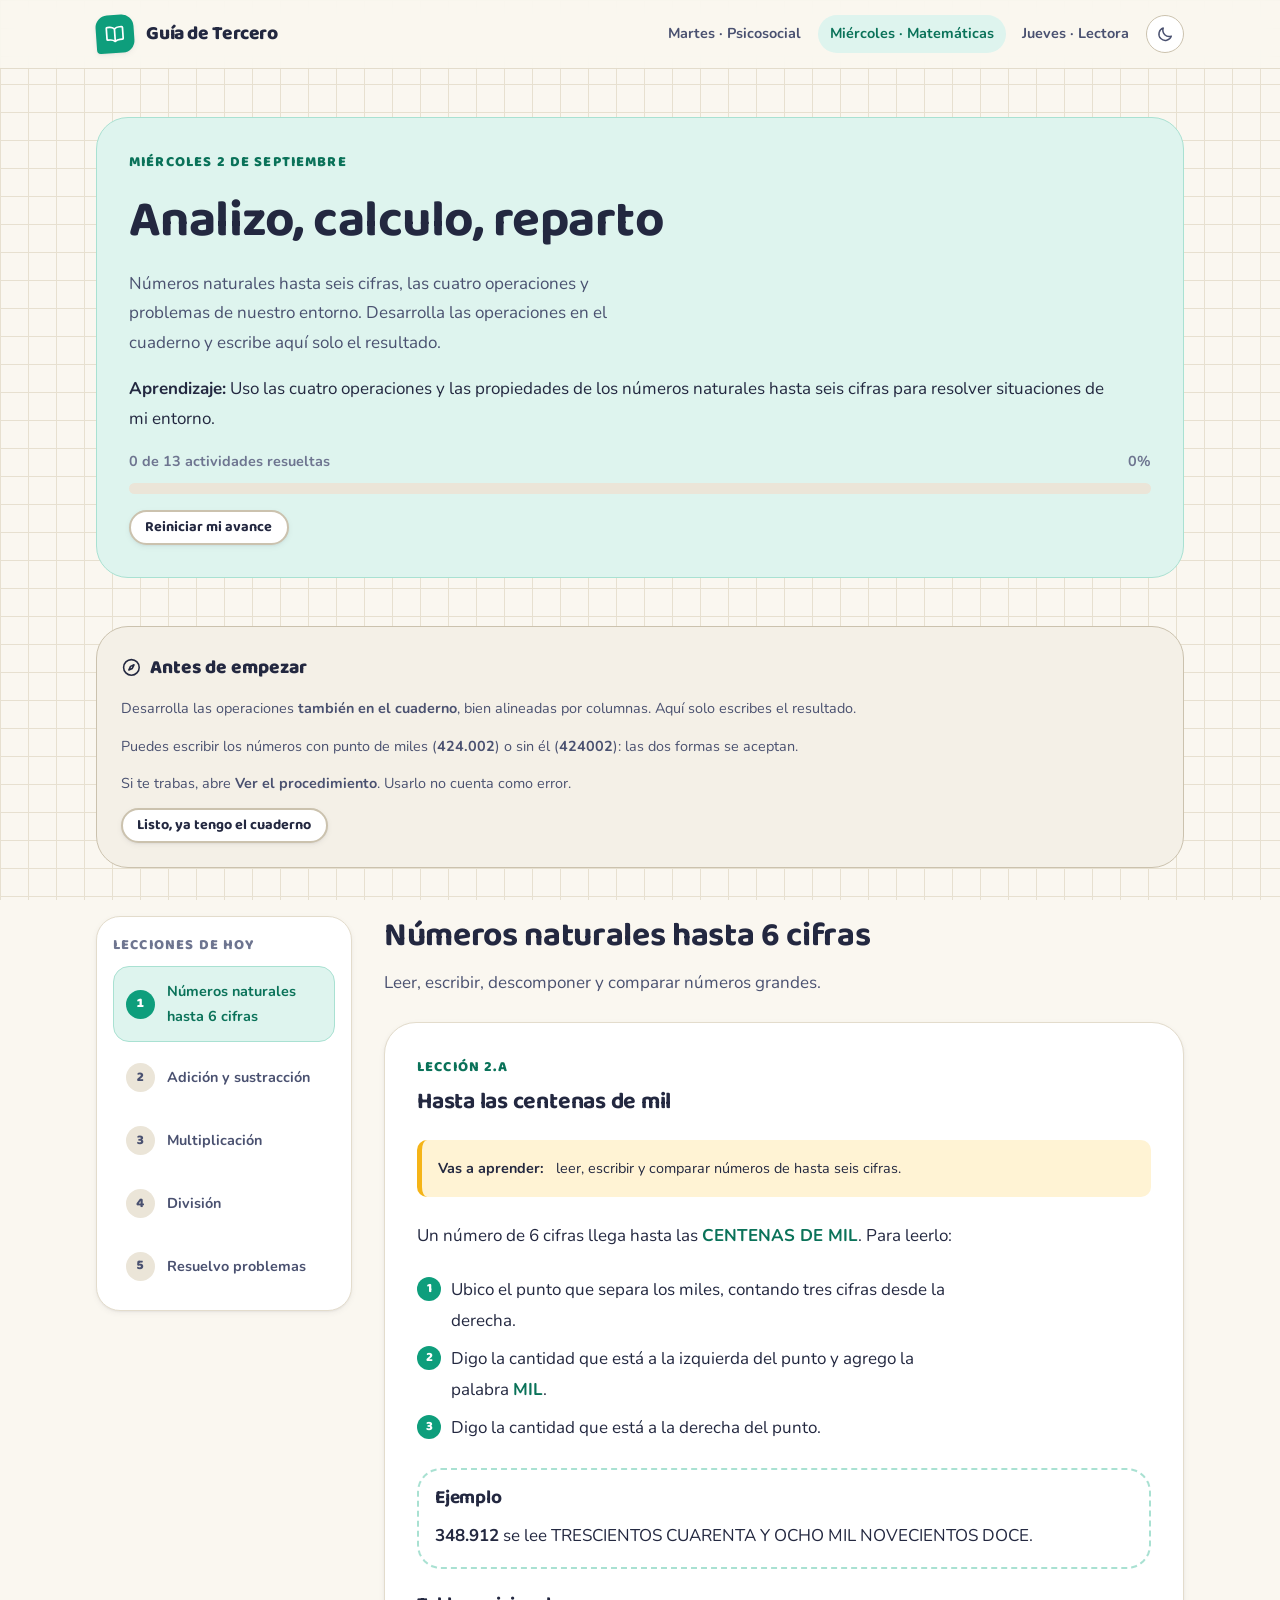
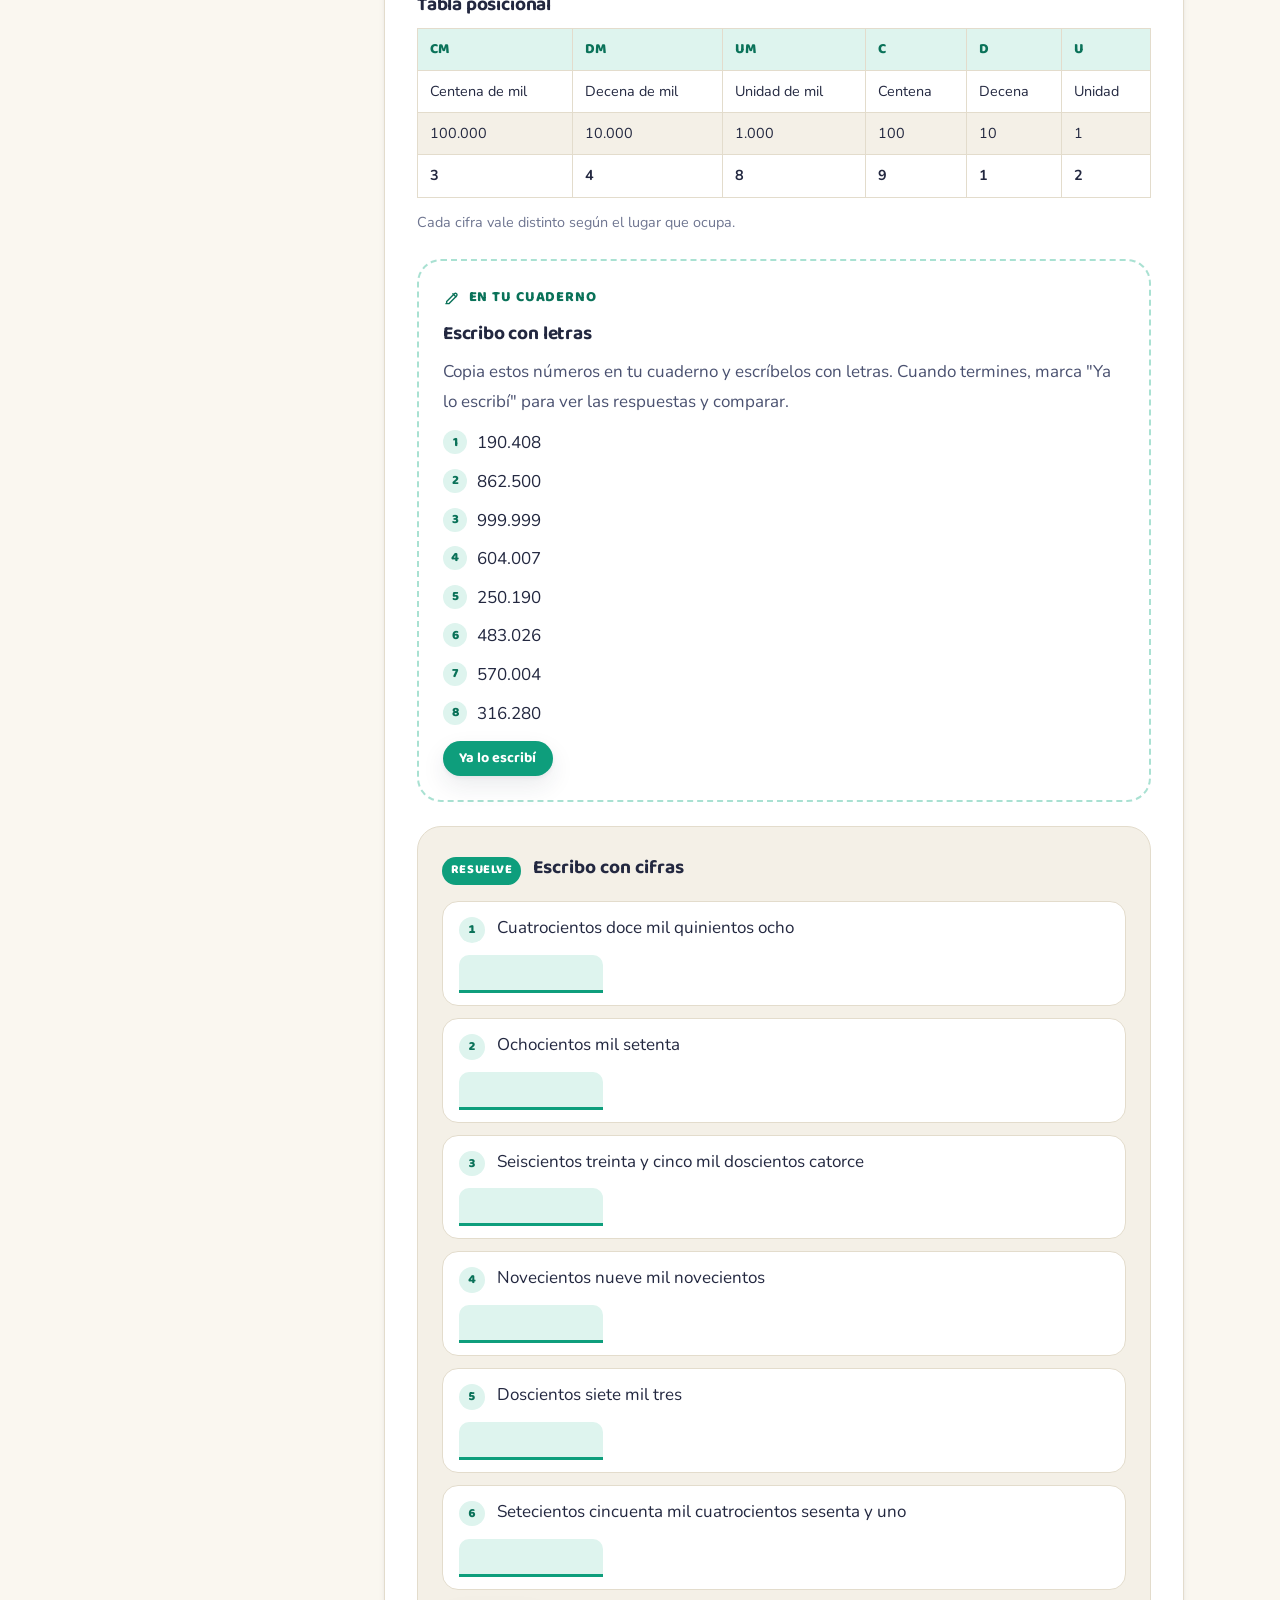
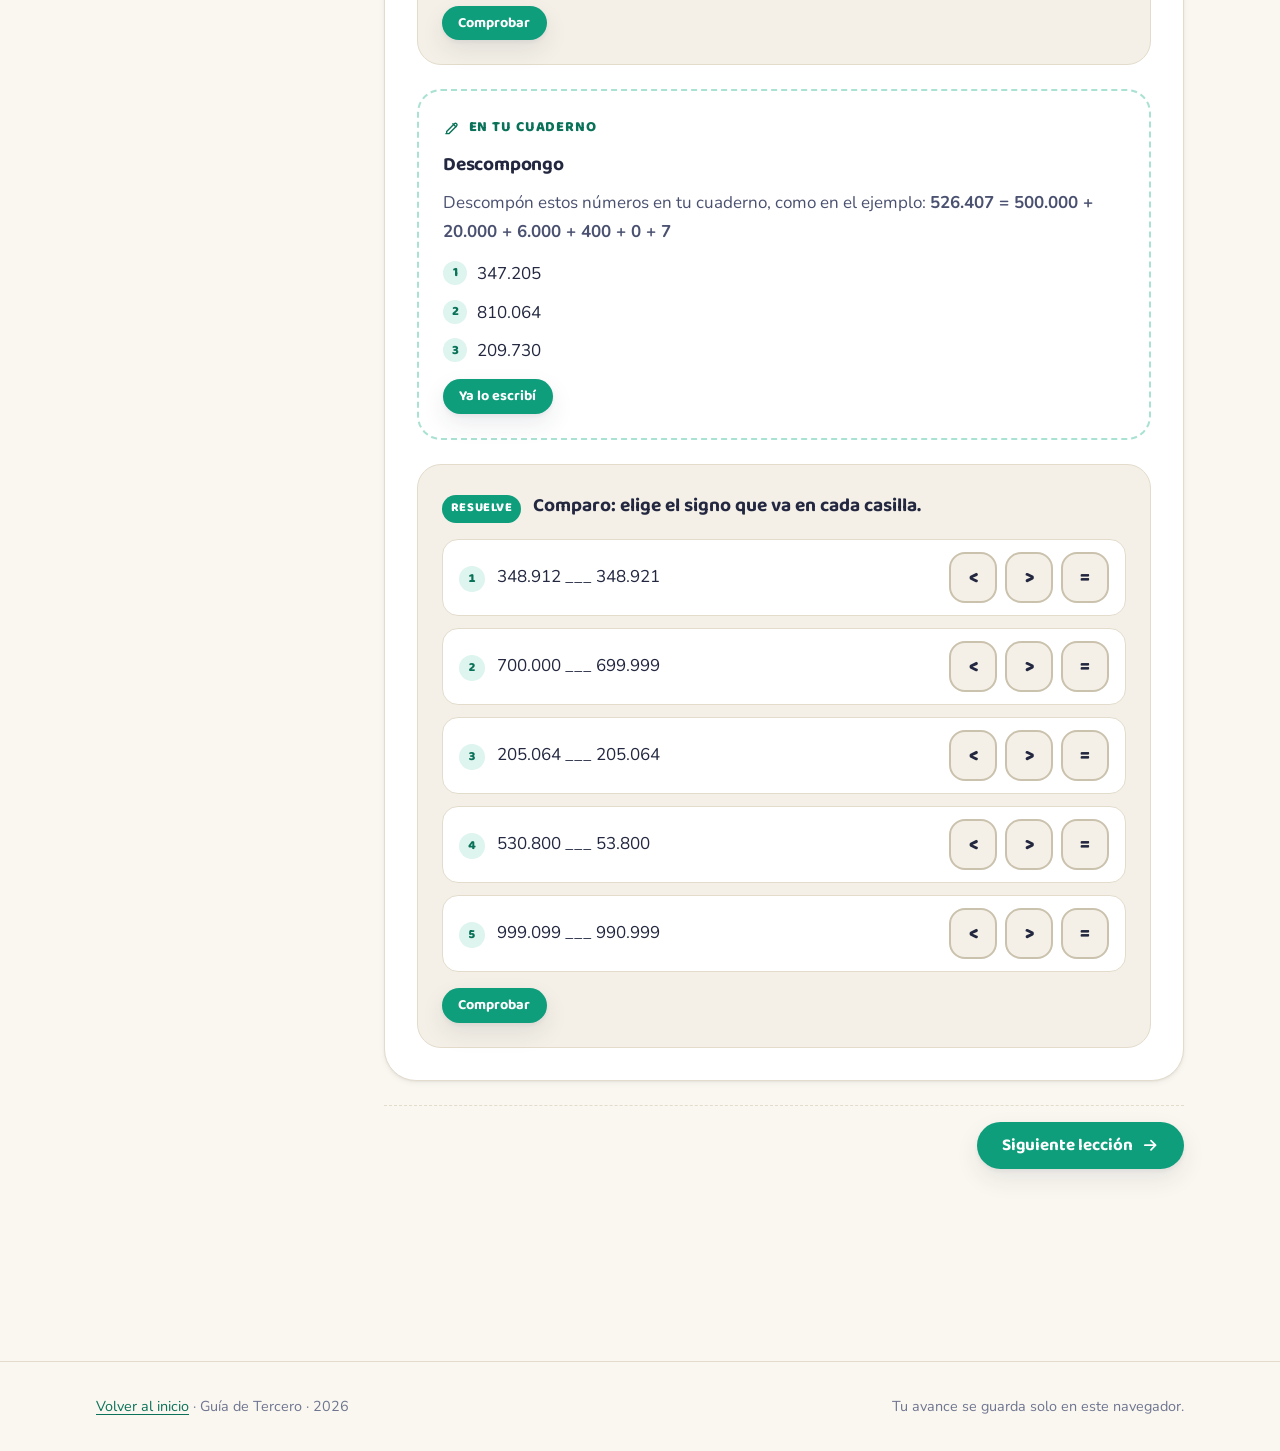
==== commit d9840021: "Vuelca el contenido real de la semana del 1 al 4 de septiembre Reemplaza el contenido de ejemplo por" ====
--- a/math.html
+++ b/math.html
@@ -4,7 +4,7 @@
   <meta charset="utf-8">
   <meta name="viewport" content="width=device-width, initial-scale=1">
   <title>Matemáticas | Guía de Tercero</title>
-  <meta name="description" content="Matemáticas para grado tercero: explicaciones, ejemplos y actividades interactivas con revisión inmediata.">
+  <meta name="description" content="Analizo, calculo, reparto para grado tercero: explicaciones, ejemplos y actividades interactivas con revisión inmediata.">
   <meta name="color-scheme" content="light dark">
 
   <link rel="preconnect" href="https://fonts.googleapis.com">
@@ -14,6 +14,7 @@
   <link rel="stylesheet" href="assets/css/tokens.css">
   <link rel="stylesheet" href="assets/css/base.css">
   <link rel="stylesheet" href="assets/css/components.css">
+  <link rel="stylesheet" href="assets/css/blocks.css">
 
   <link rel="icon" href="data:image/svg+xml,<svg xmlns='http://www.w3.org/2000/svg' viewBox='0 0 100 100'><text y='.9em' font-size='90'>➗</text></svg>">
 </head>
@@ -32,10 +33,10 @@
         <span>Guía de Tercero</span>
       </a>
 
-      <nav class="site-nav" aria-label="Áreas de la guía">
-        <a class="site-nav__link" href="reading.html">Lectora</a>
-        <a class="site-nav__link" href="math.html" aria-current="page">Matemáticas</a>
-        <a class="site-nav__link" href="wellbeing.html">Psicosocial</a>
+      <nav class="site-nav" aria-label="Días de la semana">
+        <a class="site-nav__link" href="wellbeing.html"><span class="site-nav__long">Martes · Psicosocial</span><span class="site-nav__short">Psicosocial</span></a>
+        <a class="site-nav__link" href="math.html" aria-current="page"><span class="site-nav__long">Miércoles · Matemáticas</span><span class="site-nav__short">Matemáticas</span></a>
+        <a class="site-nav__link" href="reading.html"><span class="site-nav__long">Jueves · Lectora</span><span class="site-nav__short">Lectora</span></a>
         <button class="theme-toggle" type="button" data-theme-toggle aria-label="Cambiar entre modo claro y oscuro"></button>
       </nav>
     </div>
@@ -47,9 +48,11 @@
       <header class="area-head stack" data-area-head></header>
 
       <div class="area-layout">
-        <nav class="unit-rail" data-unit-rail role="tablist" aria-label="Unidades del área"></nav>
+        <nav class="unit-rail" data-unit-rail role="tablist" aria-label="Lecciones del día"></nav>
         <div class="stack" data-lessons></div>
       </div>
+
+      <div class="stack" data-extras></div>
 
     </div>
   </main>
--- a/assets/css/base.css
+++ b/assets/css/base.css
@@ -140,4 +140,6 @@
 .scroll-x {
   overflow-x: auto;
   overscroll-behavior-x: contain;
+  /* Sin esto, dentro de un grid o flex el contenido ancho empuja la pagina. */
+  min-width: 0;
 }
--- a/assets/css/blocks.css
+++ b/assets/css/blocks.css
@@ -0,0 +1,809 @@
+/* ==========================================================================
+   blocks.css — Estilos de los bloques de contenido de las lecciones:
+   avisos, cuaderno, checklist, respiración, termómetro, clasificar,
+   división, procedimiento, enlaces, tablas y panel del texto de lectura.
+   ========================================================================== */
+
+/* --- Avisos que se pueden cerrar (familia / antes de leer) ---------------- */
+
+.notice {
+  display: grid;
+  gap: var(--sp-3);
+  padding: var(--sp-5);
+  border-radius: var(--r-xl);
+  border: 1px solid var(--line-strong);
+  background: var(--surface-2);
+  font-size: var(--step--1);
+  line-height: 1.75;
+  color: var(--ink-soft);
+}
+
+.notice--family {
+  border-color: var(--area-line);
+  background: var(--area-soft);
+}
+
+.notice__title {
+  display: flex;
+  align-items: center;
+  gap: var(--sp-2);
+  font-family: var(--font-display);
+  font-size: var(--step-1);
+  font-weight: 800;
+  color: var(--ink);
+}
+
+.notice__title svg { flex: none; width: 1.3rem; height: 1.3rem; }
+
+/* --- Bloque fijo de ayuda ------------------------------------------------ */
+
+.help {
+  display: grid;
+  gap: var(--sp-3);
+  padding: var(--sp-5);
+  border-radius: var(--r-xl);
+  border: 2px solid var(--area);
+  background: var(--surface);
+  box-shadow: var(--shadow-sm);
+}
+
+.help__title {
+  display: flex;
+  align-items: center;
+  gap: var(--sp-2);
+  font-family: var(--font-display);
+  font-size: var(--step-2);
+  font-weight: 800;
+  color: var(--area-deep);
+}
+
+.help__title svg { flex: none; width: 1.5rem; height: 1.5rem; }
+
+.help__list { display: grid; gap: var(--sp-2); font-size: var(--step-0); }
+
+.help__list li {
+  position: relative;
+  padding-inline-start: 1.4rem;
+}
+
+.help__list li::before {
+  content: "";
+  position: absolute;
+  inset-inline-start: 0.25rem;
+  top: 0.7em;
+  width: 0.45rem;
+  height: 0.45rem;
+  border-radius: var(--r-pill);
+  background: var(--area);
+}
+
+.help__note { font-size: var(--step--1); color: var(--ink-muted); }
+
+/* --- Consigna de cuaderno ------------------------------------------------ */
+
+.notebook {
+  display: grid;
+  gap: var(--sp-3);
+  padding: var(--sp-5);
+  border: 2px dashed var(--area-line);
+  border-radius: var(--r-lg);
+  background: var(--surface);
+}
+
+.notebook__tag {
+  display: inline-flex;
+  align-items: center;
+  gap: var(--sp-2);
+  font-family: var(--font-display);
+  font-size: var(--step--1);
+  font-weight: 800;
+  letter-spacing: 0.06em;
+  text-transform: uppercase;
+  color: var(--area-deep);
+}
+
+.notebook__tag svg { flex: none; width: 1.1rem; height: 1.1rem; }
+.notebook__title { font-size: var(--step-1); }
+.notebook__intro { color: var(--ink-soft); }
+
+.notebook__items {
+  display: grid;
+  gap: var(--sp-2);
+  counter-reset: notebook;
+}
+
+.notebook__items li {
+  position: relative;
+  padding-inline-start: 2.1rem;
+  line-height: 1.8;
+}
+
+.notebook__items li::before {
+  counter-increment: notebook;
+  content: counter(notebook);
+  position: absolute;
+  inset-inline-start: 0;
+  top: 0.15em;
+  display: grid;
+  place-items: center;
+  width: 1.5rem;
+  height: 1.5rem;
+  border-radius: var(--r-pill);
+  background: var(--area-soft);
+  color: var(--area-deep);
+  font-family: var(--font-display);
+  font-size: 0.82rem;
+  font-weight: 800;
+}
+
+.notebook__status { font-size: var(--step--1); font-weight: 700; color: var(--ink-muted); }
+.notebook__status.is-done { color: var(--ok); }
+
+.notebook__key {
+  padding: var(--sp-4);
+  border-radius: var(--r-md);
+  background: var(--surface-2);
+  border: 1px solid var(--line);
+  font-size: var(--step--1);
+  color: var(--ink-soft);
+}
+
+.notebook__key-title {
+  font-family: var(--font-display);
+  font-weight: 800;
+  margin-bottom: var(--sp-2);
+  color: var(--ink);
+}
+
+.notebook__key ul { display: grid; gap: var(--sp-2); }
+
+.notebook__key li {
+  position: relative;
+  padding-inline-start: 1.2rem;
+}
+
+.notebook__key li::before {
+  content: "";
+  position: absolute;
+  inset-inline-start: 0.2rem;
+  top: 0.65em;
+  width: 0.4rem;
+  height: 0.4rem;
+  border-radius: var(--r-pill);
+  background: var(--line-strong);
+}
+
+/* --- Checklist ----------------------------------------------------------- */
+
+.checklist {
+  display: grid;
+  gap: var(--sp-3);
+  padding: var(--sp-5);
+  border: 1px solid var(--line);
+  border-radius: var(--r-lg);
+  background: var(--surface-2);
+}
+
+.checklist__title { font-size: var(--step-1); }
+.checklist__intro { font-size: var(--step--1); color: var(--ink-soft); }
+
+.checklist__items {
+  display: grid;
+  gap: var(--sp-2);
+  grid-template-columns: repeat(auto-fit, minmax(9rem, 1fr));
+}
+
+.checklist__item {
+  display: flex;
+  align-items: center;
+  gap: var(--sp-3);
+  padding: var(--sp-3);
+  border: 2px solid var(--line-strong);
+  border-radius: var(--r-md);
+  background: var(--surface);
+  font-weight: 700;
+  cursor: pointer;
+  transition: border-color 0.14s ease, background-color 0.14s ease;
+}
+
+.checklist__item input {
+  width: 1.25rem;
+  height: 1.25rem;
+  accent-color: var(--area);
+  flex: none;
+}
+
+.checklist__item.is-checked { border-color: var(--area); background: var(--area-soft); }
+.checklist__note { font-size: var(--step--1); color: var(--ink-muted); font-style: italic; }
+
+/* --- Respiración cuadrada ------------------------------------------------ */
+
+.breathing {
+  display: grid;
+  gap: var(--sp-4);
+  padding: var(--sp-5);
+  border: 1px solid var(--area-line);
+  border-radius: var(--r-lg);
+  background: var(--area-soft);
+}
+
+.breathing__title { font-size: var(--step-1); color: var(--area-deep); }
+
+.breathing__stage {
+  display: grid;
+  gap: var(--sp-4);
+  align-items: center;
+  grid-template-columns: minmax(0, 12rem) minmax(0, 1fr);
+}
+
+@media (max-width: 34rem) {
+  .breathing__stage { grid-template-columns: minmax(0, 1fr); justify-items: center; }
+}
+
+.breathing__svg { width: 100%; max-width: 12rem; height: auto; }
+.breathing__path { fill: none; stroke: var(--area-line); stroke-width: 4; }
+
+.breathing__dot {
+  fill: var(--area);
+  stroke: var(--surface);
+  stroke-width: 3;
+}
+
+.breathing__readout { display: grid; gap: var(--sp-1); }
+
+.breathing__phase {
+  font-family: var(--font-display);
+  font-size: var(--step-3);
+  font-weight: 800;
+  color: var(--area-deep);
+  letter-spacing: 0.02em;
+}
+
+.breathing__count {
+  font-family: var(--font-display);
+  font-size: var(--step-4);
+  font-weight: 800;
+  line-height: 1;
+  color: var(--ink);
+  font-variant-numeric: tabular-nums;
+}
+
+.breathing__hint { color: var(--ink-soft); }
+.breathing__note { font-size: var(--step--1); color: var(--ink-muted); }
+.breathing.is-running .breathing__dot { filter: drop-shadow(0 0 6px var(--area)); }
+
+/* --- Termómetro de ánimo ------------------------------------------------- */
+
+.mood { display: grid; gap: var(--sp-4); }
+
+.mood__scale {
+  display: grid;
+  gap: var(--sp-2);
+  grid-template-columns: repeat(auto-fit, minmax(9.5rem, 1fr));
+}
+
+.mood__option {
+  display: flex;
+  align-items: center;
+  gap: var(--sp-3);
+  padding: var(--sp-3);
+  border: 2px solid var(--line-strong);
+  border-radius: var(--r-md);
+  background: var(--surface);
+  text-align: start;
+  font-weight: 600;
+  transition: border-color 0.14s ease, background-color 0.14s ease;
+}
+
+.mood__option:hover { border-color: var(--area); }
+.mood__option.is-chosen { border-color: var(--area); background: var(--area-soft); }
+
+.mood__level {
+  display: grid;
+  place-items: center;
+  flex: none;
+  width: 1.9rem;
+  height: 1.9rem;
+  border-radius: var(--r-pill);
+  background: var(--area-soft);
+  color: var(--area-deep);
+  font-family: var(--font-display);
+  font-weight: 800;
+}
+
+.mood__option.is-chosen .mood__level { background: var(--area); color: var(--surface); }
+
+.mood__history { display: grid; gap: var(--sp-2); }
+
+.mood__history-title {
+  font-size: var(--step--1);
+  font-weight: 700;
+  color: var(--ink-muted);
+}
+
+.mood__strip { display: flex; gap: var(--sp-2); flex-wrap: wrap; }
+
+.mood__dot {
+  width: 1.4rem;
+  height: 1.4rem;
+  border-radius: var(--r-sm);
+  background: var(--area);
+}
+
+/* --- Clasificar en contenedores ------------------------------------------ */
+
+.classify { display: grid; gap: var(--sp-4); }
+
+.classify__label {
+  font-family: var(--font-display);
+  font-size: var(--step--1);
+  font-weight: 800;
+  text-transform: uppercase;
+  letter-spacing: 0.06em;
+  color: var(--ink-muted);
+}
+
+.classify__pool {
+  display: flex;
+  flex-wrap: wrap;
+  gap: var(--sp-2);
+  align-items: center;
+  padding: var(--sp-3);
+  border: 2px dashed var(--line-strong);
+  border-radius: var(--r-lg);
+  background: var(--surface);
+  min-height: 4rem;
+}
+
+.classify__pool .classify__label { width: 100%; }
+
+.classify__card {
+  padding: var(--sp-2) var(--sp-3);
+  border: 2px solid var(--line-strong);
+  border-radius: var(--r-pill);
+  background: var(--surface-2);
+  font-weight: 600;
+  font-size: var(--step--1);
+  transition: transform 0.12s ease, border-color 0.14s ease, background-color 0.14s ease;
+}
+
+.classify__card:hover:not([disabled]) { border-color: var(--area); transform: translateY(-2px); }
+.classify__card.is-active { border-color: var(--area); background: var(--area-soft); }
+.classify__card.is-placed { border-color: var(--area-line); background: var(--area-soft); cursor: default; }
+.classify__card.is-thinking { border-color: var(--star); background: var(--star-soft); }
+
+.classify__zones {
+  display: grid;
+  gap: var(--sp-3);
+  grid-template-columns: repeat(auto-fit, minmax(13rem, 1fr));
+}
+
+.classify__zone {
+  display: grid;
+  gap: var(--sp-3);
+  align-content: start;
+  padding: var(--sp-4);
+  border: 2px solid var(--line-strong);
+  border-radius: var(--r-lg);
+  background: var(--surface);
+  cursor: pointer;
+  min-height: 8rem;
+  transition: border-color 0.14s ease;
+}
+
+.classify__zone:hover { border-color: var(--area); }
+.classify__zone--yes { border-color: var(--ok-line); background: var(--ok-soft); }
+.classify__zone--neutral { border-color: var(--line-strong); background: var(--surface-2); }
+
+.classify__zone-title {
+  font-family: var(--font-display);
+  font-size: var(--step--1);
+  font-weight: 800;
+  text-transform: uppercase;
+  letter-spacing: 0.04em;
+  color: var(--ink-soft);
+}
+
+.classify__drop { display: flex; flex-wrap: wrap; gap: var(--sp-2); align-content: start; }
+
+/* --- División con cociente y residuo ------------------------------------- */
+
+.division { display: grid; gap: var(--sp-3); }
+
+.division__row {
+  display: flex;
+  flex-wrap: wrap;
+  align-items: center;
+  gap: var(--sp-3);
+  padding: var(--sp-3) var(--sp-4);
+  border: 1px solid var(--line);
+  border-radius: var(--r-md);
+  background: var(--surface);
+}
+
+.division__text {
+  font-family: var(--font-display);
+  font-size: var(--step-1);
+  font-weight: 700;
+  font-variant-numeric: tabular-nums;
+  min-width: 9rem;
+}
+
+.division__field { display: inline-flex; align-items: center; gap: var(--sp-2); }
+
+.division__caption {
+  font-size: var(--step--1);
+  font-weight: 700;
+  color: var(--ink-muted);
+}
+
+.division .fill__blank { min-width: 5rem; }
+
+/* --- Procedimiento desplegable ------------------------------------------- */
+
+.steps {
+  border: 1px solid var(--area-line);
+  border-radius: var(--r-lg);
+  background: var(--area-soft);
+}
+
+.steps__summary {
+  display: flex;
+  align-items: center;
+  gap: var(--sp-3);
+  padding: var(--sp-3) var(--sp-4);
+  cursor: pointer;
+  font-family: var(--font-display);
+  font-weight: 800;
+  color: var(--area-deep);
+  list-style: none;
+}
+
+.steps__summary::-webkit-details-marker { display: none; }
+
+.steps__summary::after {
+  content: "+";
+  margin-inline-start: auto;
+  font-size: 1.3em;
+  line-height: 1;
+}
+
+.steps[open] .steps__summary::after { content: "–"; }
+.steps__summary svg { flex: none; width: 1.2rem; height: 1.2rem; }
+
+.steps__body {
+  display: grid;
+  gap: var(--sp-3);
+  padding: 0 var(--sp-4) var(--sp-4);
+  font-size: var(--step--1);
+  line-height: 1.8;
+}
+
+/* --- Listas numeradas dentro del contenido -------------------------------- */
+
+.prose__steps {
+  display: grid;
+  gap: var(--sp-2);
+  counter-reset: step;
+}
+
+.prose__steps li {
+  position: relative;
+  padding-inline-start: 2.1rem;
+  line-height: 1.8;
+}
+
+.prose__steps li::before {
+  counter-increment: step;
+  content: counter(step);
+  position: absolute;
+  inset-inline-start: 0;
+  top: 0.15em;
+  display: grid;
+  place-items: center;
+  width: 1.5rem;
+  height: 1.5rem;
+  border-radius: var(--r-pill);
+  background: var(--area);
+  color: var(--surface);
+  font-family: var(--font-display);
+  font-size: 0.82rem;
+  font-weight: 800;
+}
+
+/* --- Enlaces externos ----------------------------------------------------- */
+
+.links {
+  display: grid;
+  gap: var(--sp-3);
+  padding: var(--sp-4);
+  border: 1px solid var(--line);
+  border-radius: var(--r-lg);
+  background: var(--surface-2);
+}
+
+.links__title { font-size: var(--step-1); }
+.links__list { display: grid; gap: var(--sp-2); }
+
+.links__link {
+  display: inline-flex;
+  align-items: center;
+  gap: var(--sp-2);
+  font-weight: 700;
+  color: var(--area-deep);
+}
+
+.links__link svg { flex: none; width: 1rem; height: 1rem; }
+.links__note { display: block; font-size: var(--step--1); color: var(--ink-muted); }
+
+/* --- Tablas de contenido -------------------------------------------------- */
+
+.data-table { display: grid; gap: var(--sp-3); }
+
+.data-table__grid {
+  width: 100%;
+  border-collapse: collapse;
+  font-variant-numeric: tabular-nums;
+  font-size: var(--step--1);
+}
+
+.data-table__grid th,
+.data-table__grid td {
+  padding: var(--sp-2) var(--sp-3);
+  border: 1px solid var(--line);
+  text-align: start;
+}
+
+.data-table__grid th {
+  background: var(--area-soft);
+  color: var(--area-deep);
+  font-family: var(--font-display);
+  font-weight: 800;
+  white-space: nowrap;
+}
+
+.data-table__grid tbody tr:nth-child(even) { background: var(--surface-2); }
+.data-table__note { font-size: var(--step--1); color: var(--ink-muted); }
+
+/* --- Panel con el texto de lectura siempre accesible ---------------------- */
+
+.text-toggle {
+  position: fixed;
+  inset-block-end: var(--sp-5);
+  inset-inline-end: var(--sp-5);
+  z-index: 55;
+  display: inline-flex;
+  align-items: center;
+  gap: var(--sp-2);
+  padding: 0.8em 1.3em;
+  border: 0;
+  border-radius: var(--r-pill);
+  background: var(--area);
+  color: #fff;
+  font-family: var(--font-display);
+  font-weight: 800;
+  box-shadow: var(--shadow-lg);
+}
+
+.text-toggle svg { flex: none; width: 1.2rem; height: 1.2rem; }
+
+:root[data-theme="dark"] .text-toggle { color: #12151E; }
+
+@media (prefers-color-scheme: dark) {
+  :root:not([data-theme="light"]) .text-toggle { color: #12151E; }
+}
+
+.text-panel {
+  position: fixed;
+  inset-block: 0;
+  inset-inline-end: 0;
+  z-index: 56;
+  width: min(100%, 34rem);
+  padding: var(--sp-5) var(--sp-5) 7rem;
+  overflow-y: auto;
+  overscroll-behavior: contain;
+  background: var(--paper);
+  border-inline-start: 1px solid var(--line);
+  box-shadow: var(--shadow-lg);
+}
+
+.text-panel__close {
+  position: sticky;
+  top: 0;
+  display: grid;
+  place-items: center;
+  width: 2.4rem;
+  height: 2.4rem;
+  margin-inline-start: auto;
+  margin-bottom: var(--sp-3);
+  border: 1px solid var(--line-strong);
+  border-radius: var(--r-pill);
+  background: var(--surface);
+  color: var(--ink);
+  font-size: 1rem;
+}
+
+.text-panel__body .reading-text {
+  border: 0;
+  background: transparent;
+  padding: 0;
+}
+
+@media (max-width: 34rem) {
+  .text-toggle {
+    inset-inline: var(--sp-4);
+    inset-block-end: var(--sp-4);
+    justify-content: center;
+  }
+}
+
+/* --- Texto de lectura: variantes ------------------------------------------ */
+
+.reading-text__lead { font-style: italic; color: var(--ink-soft); }
+
+.reading-text__step {
+  margin-top: var(--sp-4);
+  font-family: var(--font-display);
+  font-size: var(--step-1);
+  font-weight: 800;
+  color: var(--area-deep);
+}
+
+/* --- Retroalimentación neutra (secciones que no califican) ---------------- */
+
+.feedback--soft {
+  background: var(--area-soft);
+  border: 1px solid var(--area-line);
+  color: var(--ink);
+}
+
+.feedback--soft .feedback__icon { background: var(--area); }
+.activity--soft .activity__tag { background: var(--area-deep); }
+
+/* --- Navegación: día completo en pantalla ancha, solo el área en angosta --- */
+
+.site-nav__short { display: none; }
+
+@media (max-width: 62rem) {
+  .site-nav__long { display: none; }
+  .site-nav__short { display: inline; }
+}
+
+/* --- Lista de ejercicios de respuesta corta ------------------------------- */
+
+.numeric { display: grid; gap: var(--sp-3); }
+
+.numeric__row {
+  display: flex;
+  flex-wrap: wrap;
+  align-items: center;
+  gap: var(--sp-3);
+  padding: var(--sp-3) var(--sp-4);
+  border: 1px solid var(--line);
+  border-radius: var(--r-md);
+  background: var(--surface);
+}
+
+/* En columna, flex-wrap: wrap crearia una segunda COLUMNA y empujaria el
+   contenido hacia el lado. Por eso aqui se desactiva el ajuste. */
+.numeric--stacked .numeric__row {
+  flex-direction: column;
+  flex-wrap: nowrap;
+  align-items: flex-start;
+}
+
+.numeric__text {
+  display: flex;
+  align-items: baseline;
+  gap: var(--sp-3);
+  flex: 1 1 12rem;
+  font-variant-numeric: tabular-nums;
+  line-height: 1.7;
+}
+
+.numeric--stacked .numeric__text { flex: 1 1 100%; }
+
+.numeric__num {
+  display: grid;
+  place-items: center;
+  flex: none;
+  width: 1.6rem;
+  height: 1.6rem;
+  border-radius: var(--r-pill);
+  background: var(--area-soft);
+  color: var(--area-deep);
+  font-family: var(--font-display);
+  font-size: 0.8rem;
+  font-weight: 800;
+}
+
+.numeric__answer { display: inline-flex; align-items: center; gap: var(--sp-2); }
+.numeric__answer .fill__blank { min-width: 6rem; }
+.numeric__unit { font-size: var(--step--1); color: var(--ink-muted); font-weight: 700; }
+.numeric__options { display: inline-flex; gap: var(--sp-2); }
+
+.numeric__option {
+  min-width: 3rem;
+  padding: 0.35em 0.8em;
+  border: 2px solid var(--line-strong);
+  border-radius: var(--r-md);
+  background: var(--surface-2);
+  font-family: var(--font-display);
+  font-size: var(--step-1);
+  font-weight: 800;
+  transition: border-color 0.14s ease, background-color 0.14s ease;
+}
+
+.numeric__option:hover:not([disabled]) { border-color: var(--area); }
+.numeric__option.is-chosen { border-color: var(--area); background: var(--area-soft); }
+.numeric__option.is-correct { border-color: var(--ok); background: var(--ok-soft); }
+.numeric__option.is-wrong { border-color: var(--no); background: var(--no-soft); }
+
+/* --- Tarjeta de día en la agenda de la portada ---------------------------- */
+
+.area-card__top {
+  display: flex;
+  align-items: center;
+  justify-content: space-between;
+  gap: var(--sp-3);
+}
+
+.area-card__day {
+  padding: 0.3em 0.85em;
+  border-radius: var(--r-pill);
+  background: var(--area-soft);
+  color: var(--area-deep);
+  font-family: var(--font-display);
+  font-size: var(--step--1);
+  font-weight: 800;
+  white-space: nowrap;
+}
+
+.area-card__subject {
+  font-family: var(--font-display);
+  font-size: var(--step--1);
+  font-weight: 800;
+  letter-spacing: 0.06em;
+  text-transform: uppercase;
+  color: var(--ink-muted);
+}
+
+.area-card--pending {
+  border-style: dashed;
+  border-width: 2px;
+  border-color: var(--line-strong);
+  background: var(--surface-2);
+  box-shadow: none;
+}
+
+.area-card--pending::after { background: var(--line-strong); }
+.area-card--pending:hover { transform: none; box-shadow: none; border-color: var(--line-strong); }
+.area-card--pending .area-card__icon { background: var(--surface-3); color: var(--ink-muted); }
+.area-card--pending .area-card__day { background: var(--surface-3); color: var(--ink-muted); }
+.area-card--pending .area-card__title { color: var(--ink-muted); }
+.area-card--pending .area-card__foot { color: var(--ink-muted); }
+
+/* --- Regla general: ningun campo puede empujar el ancho de la pagina ------ */
+
+/* Los input tienen un ancho intrinseco propio (atributo size). Dentro de un
+   flex o un grid eso impide que el contenedor se encoja y termina
+   desbordando la pagina en pantallas angostas. */
+.fill__blank {
+  max-width: 100%;
+  min-width: 0;
+}
+
+.numeric__row,
+.numeric__text,
+.division__row,
+.practice__row { min-width: 0; }
+
+.numeric__answer {
+  flex-wrap: wrap;
+  min-width: 0;
+  max-width: 100%;
+}
+
+.numeric__answer .fill__blank { min-width: 4.5rem; max-width: 9rem; }
+.division .fill__blank { min-width: 4rem; max-width: 7rem; }
+.practice .fill__blank { min-width: 3.5rem; }
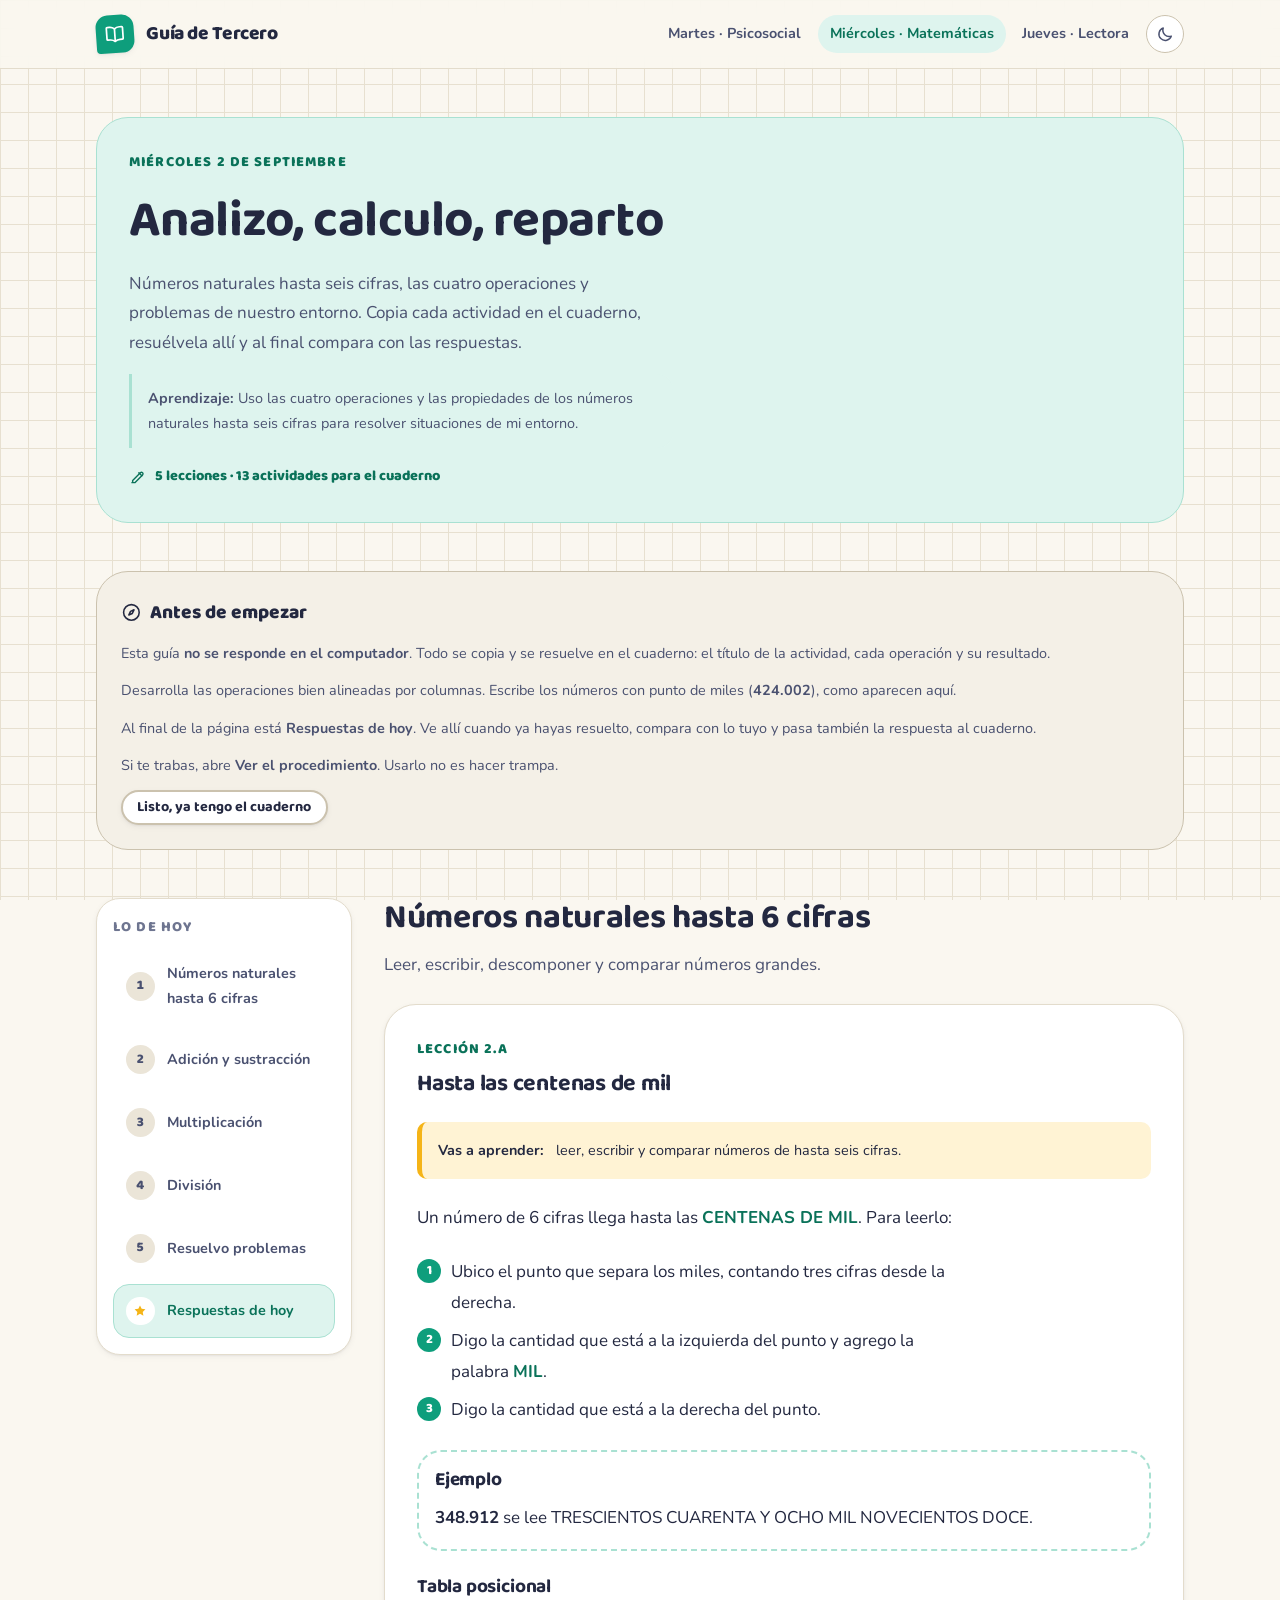
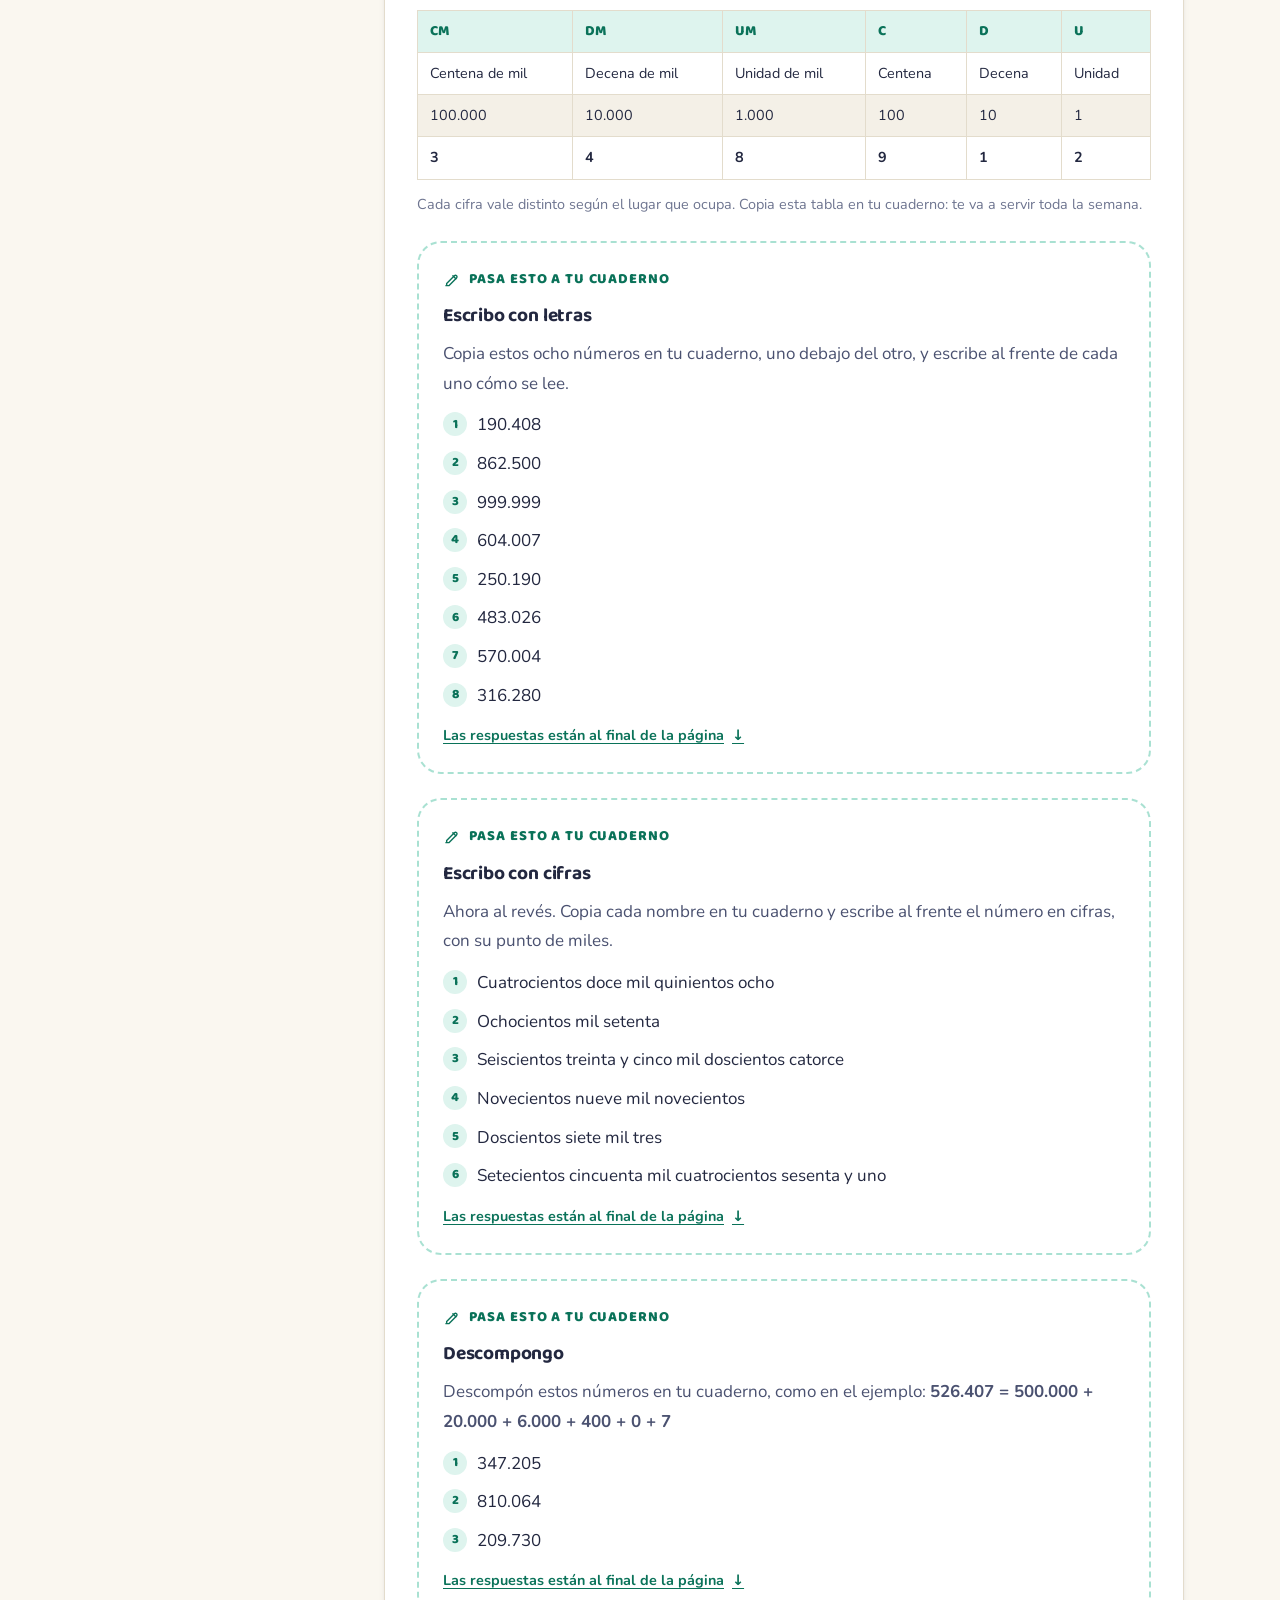
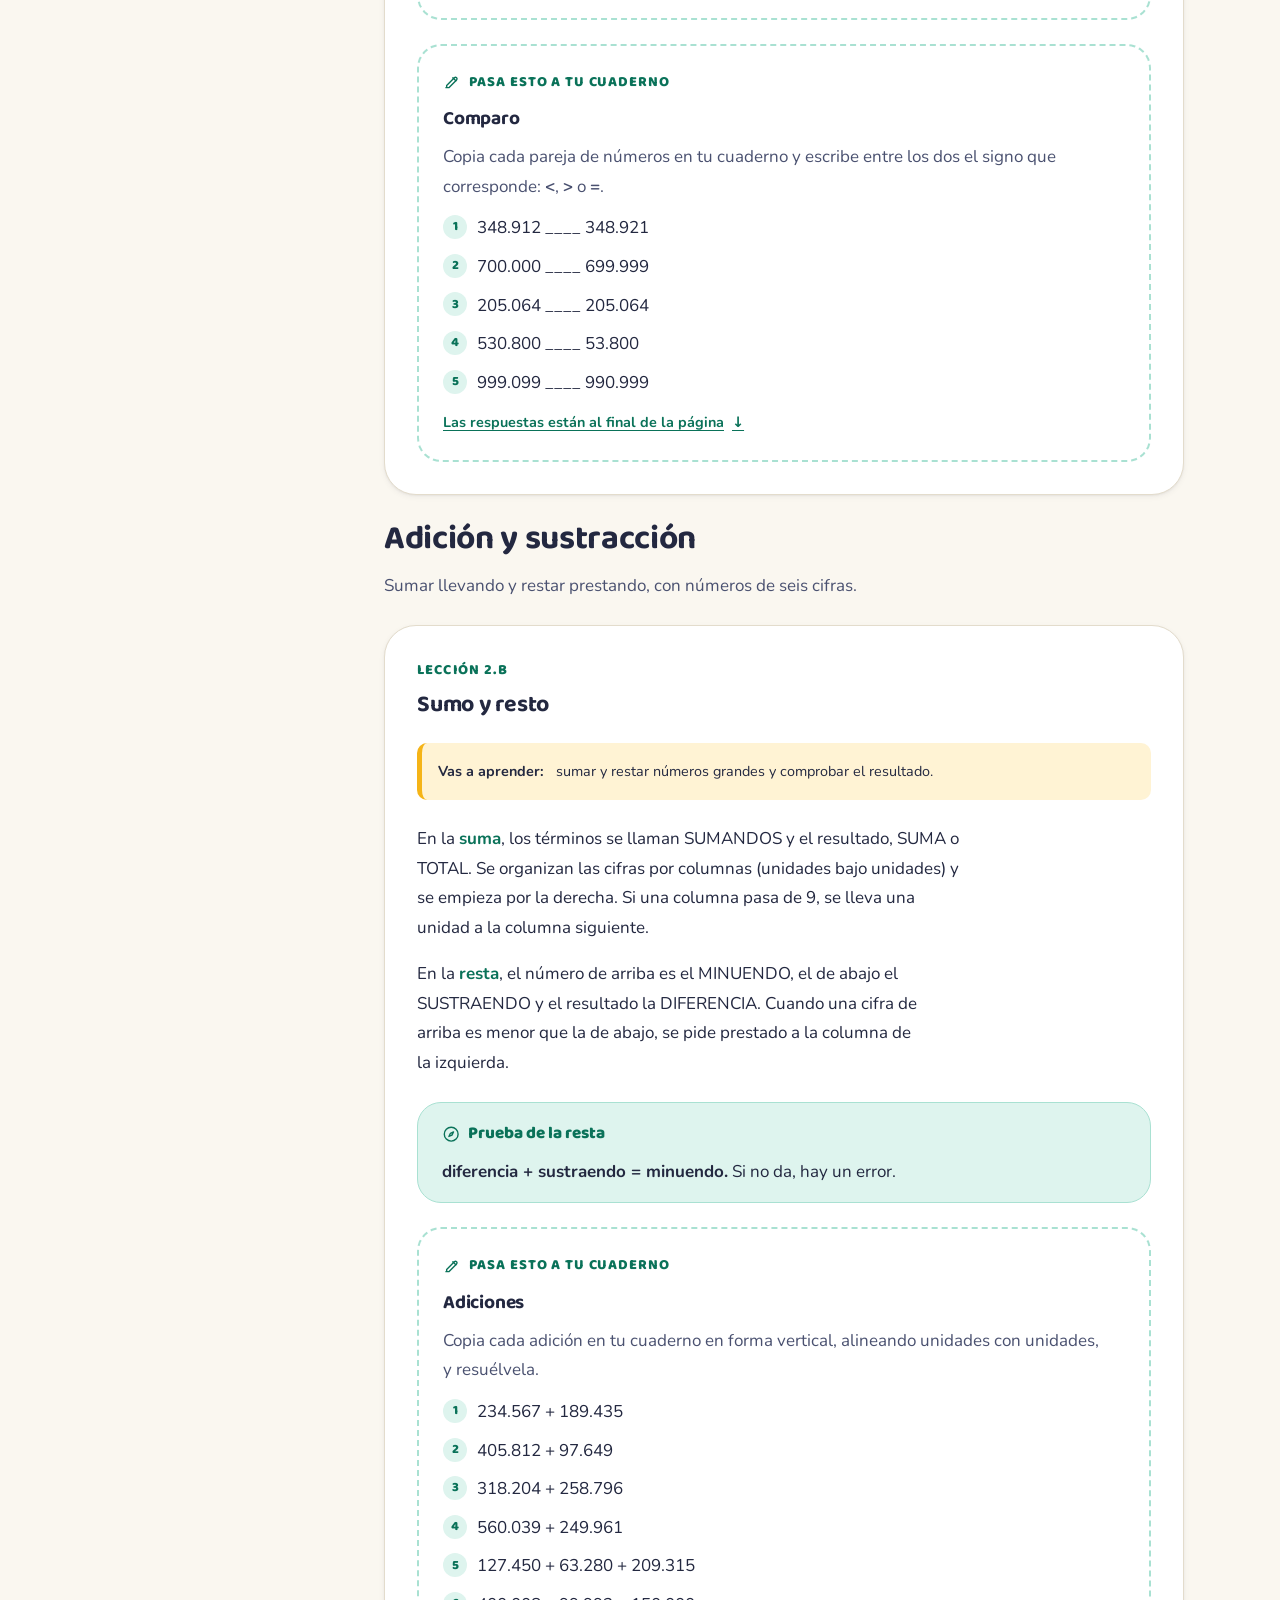
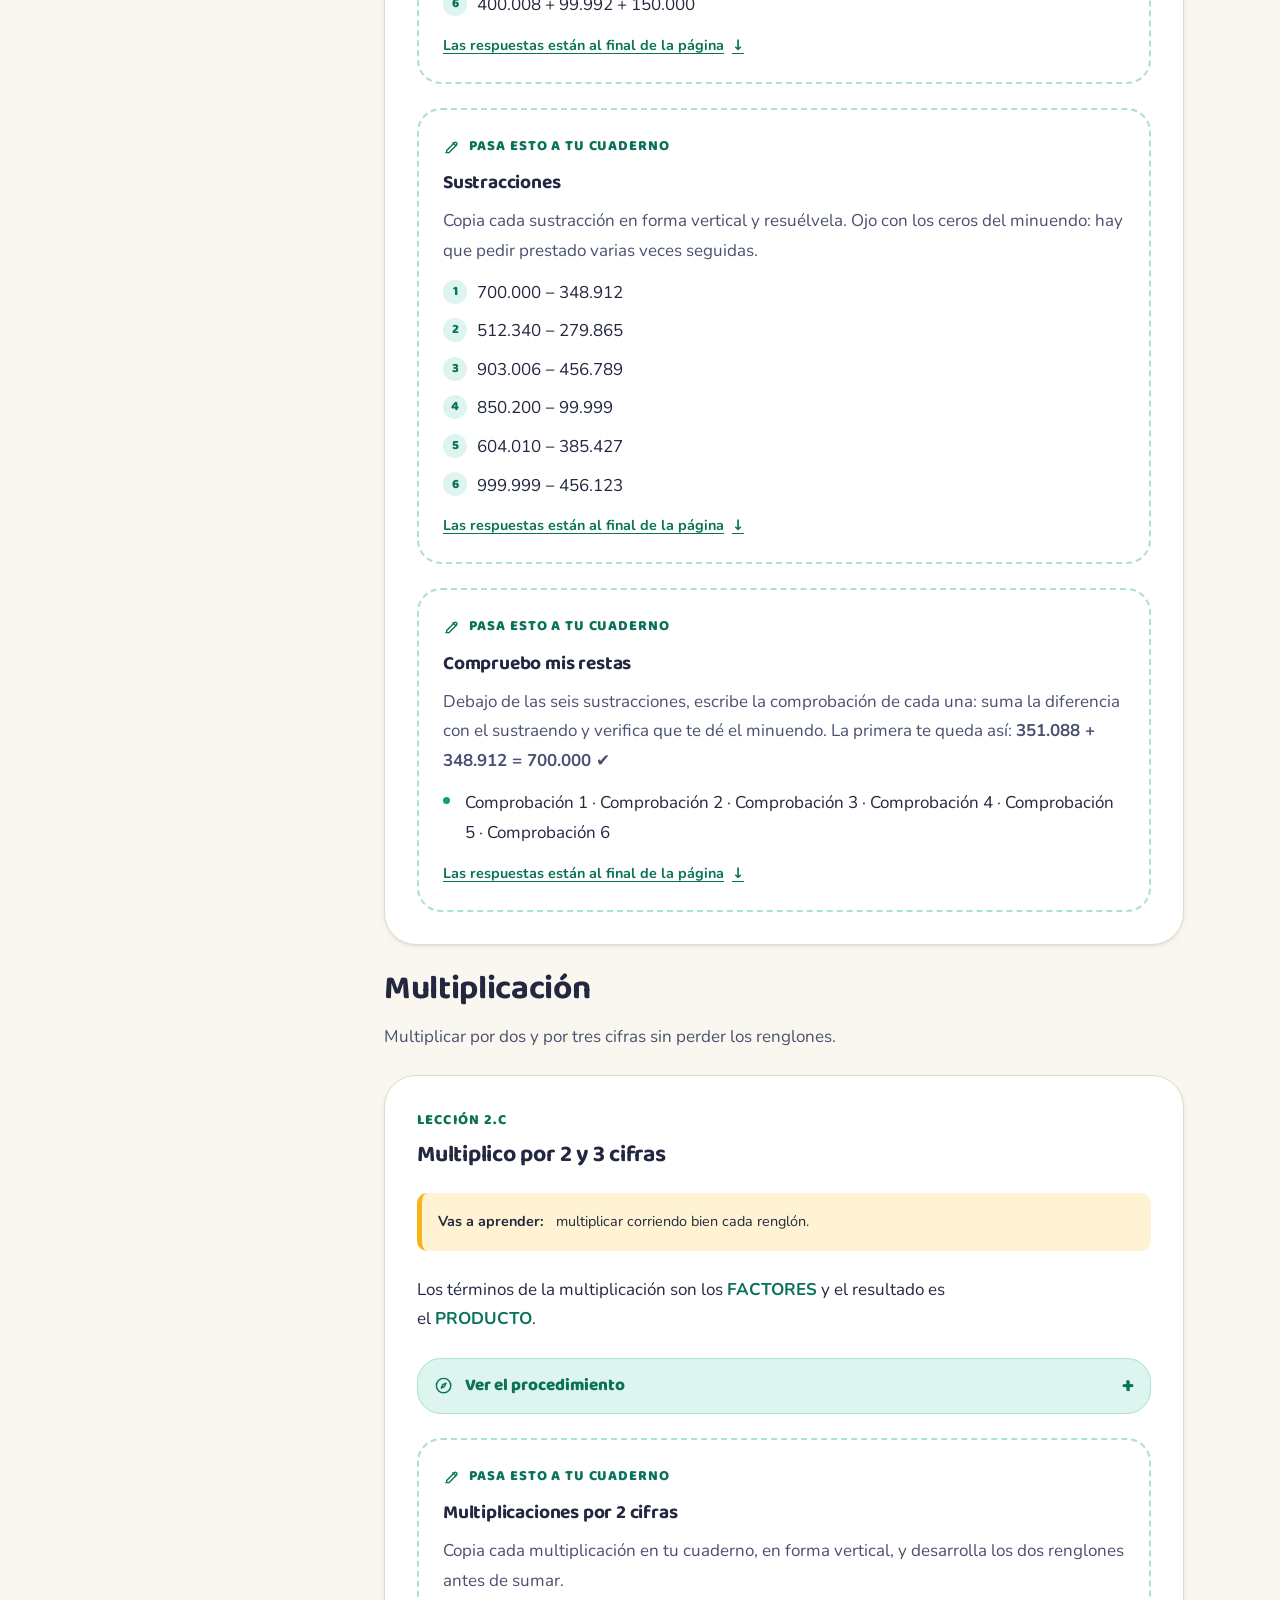
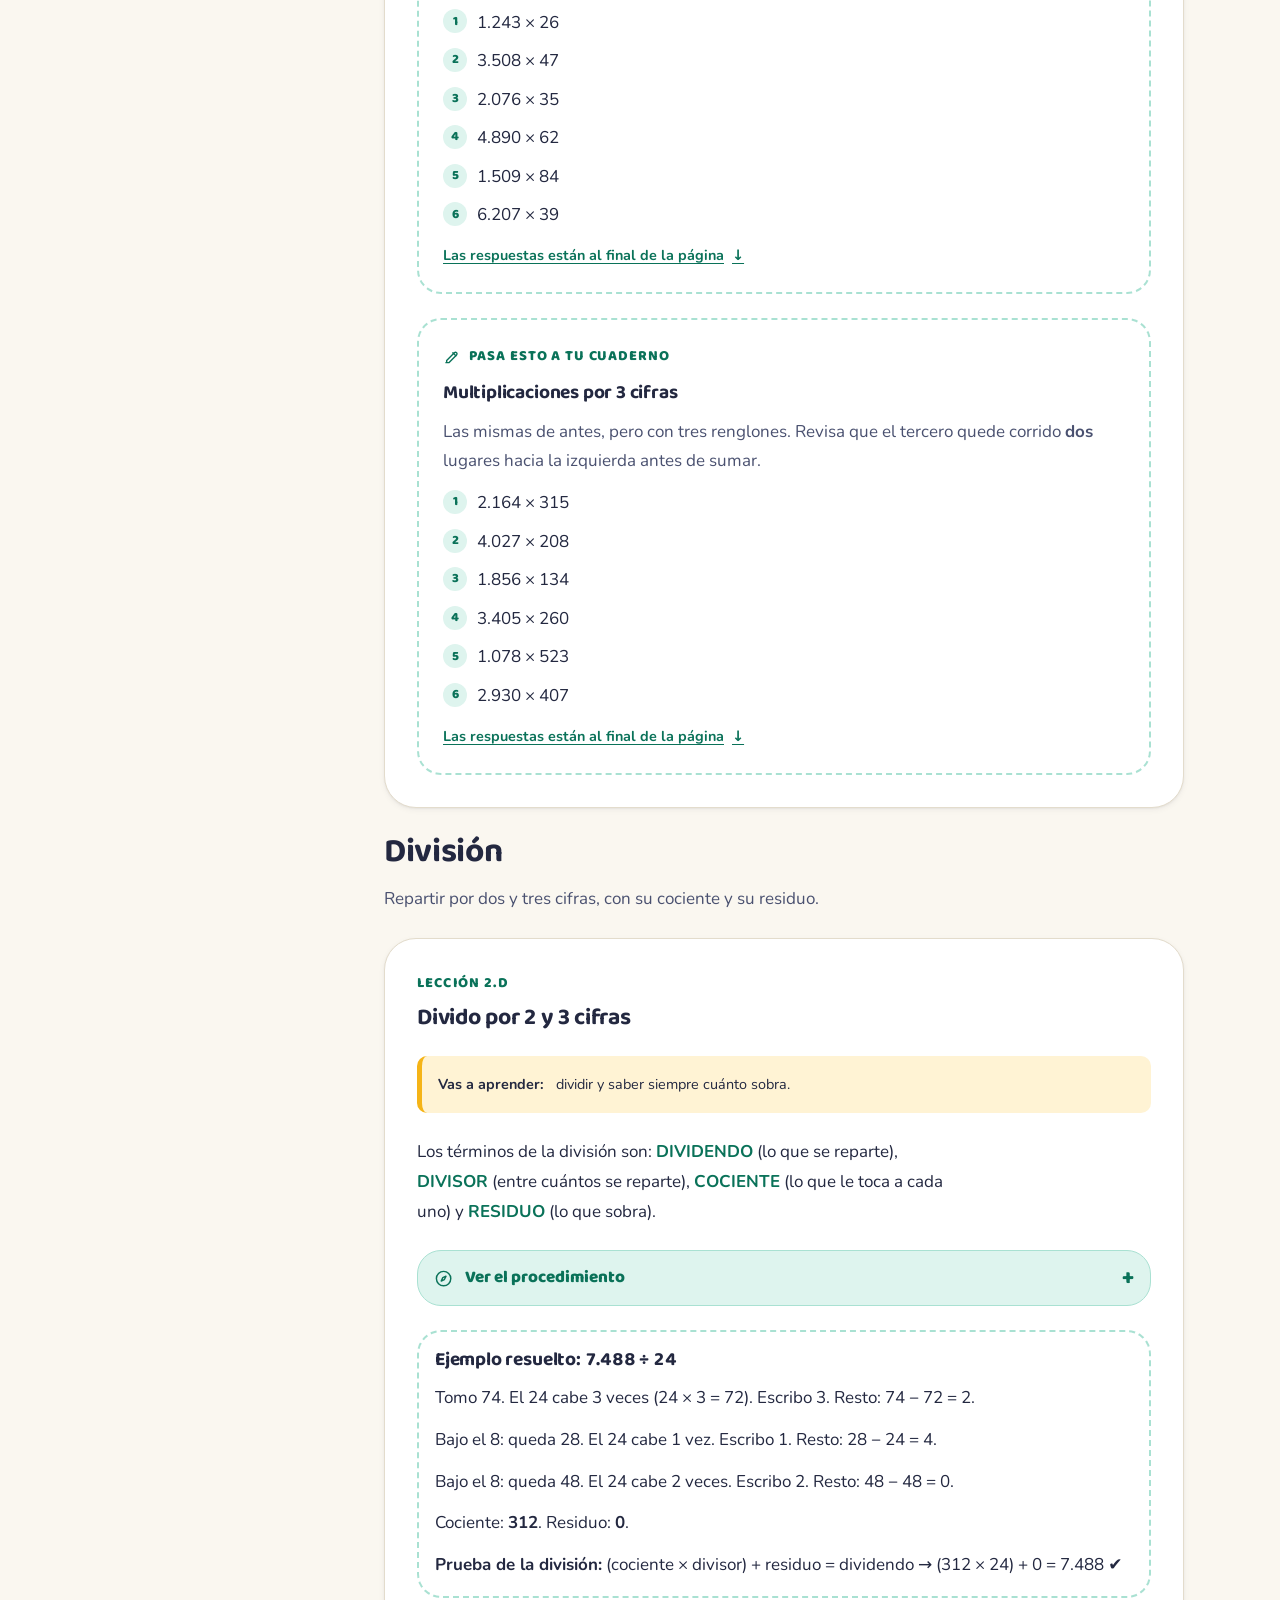
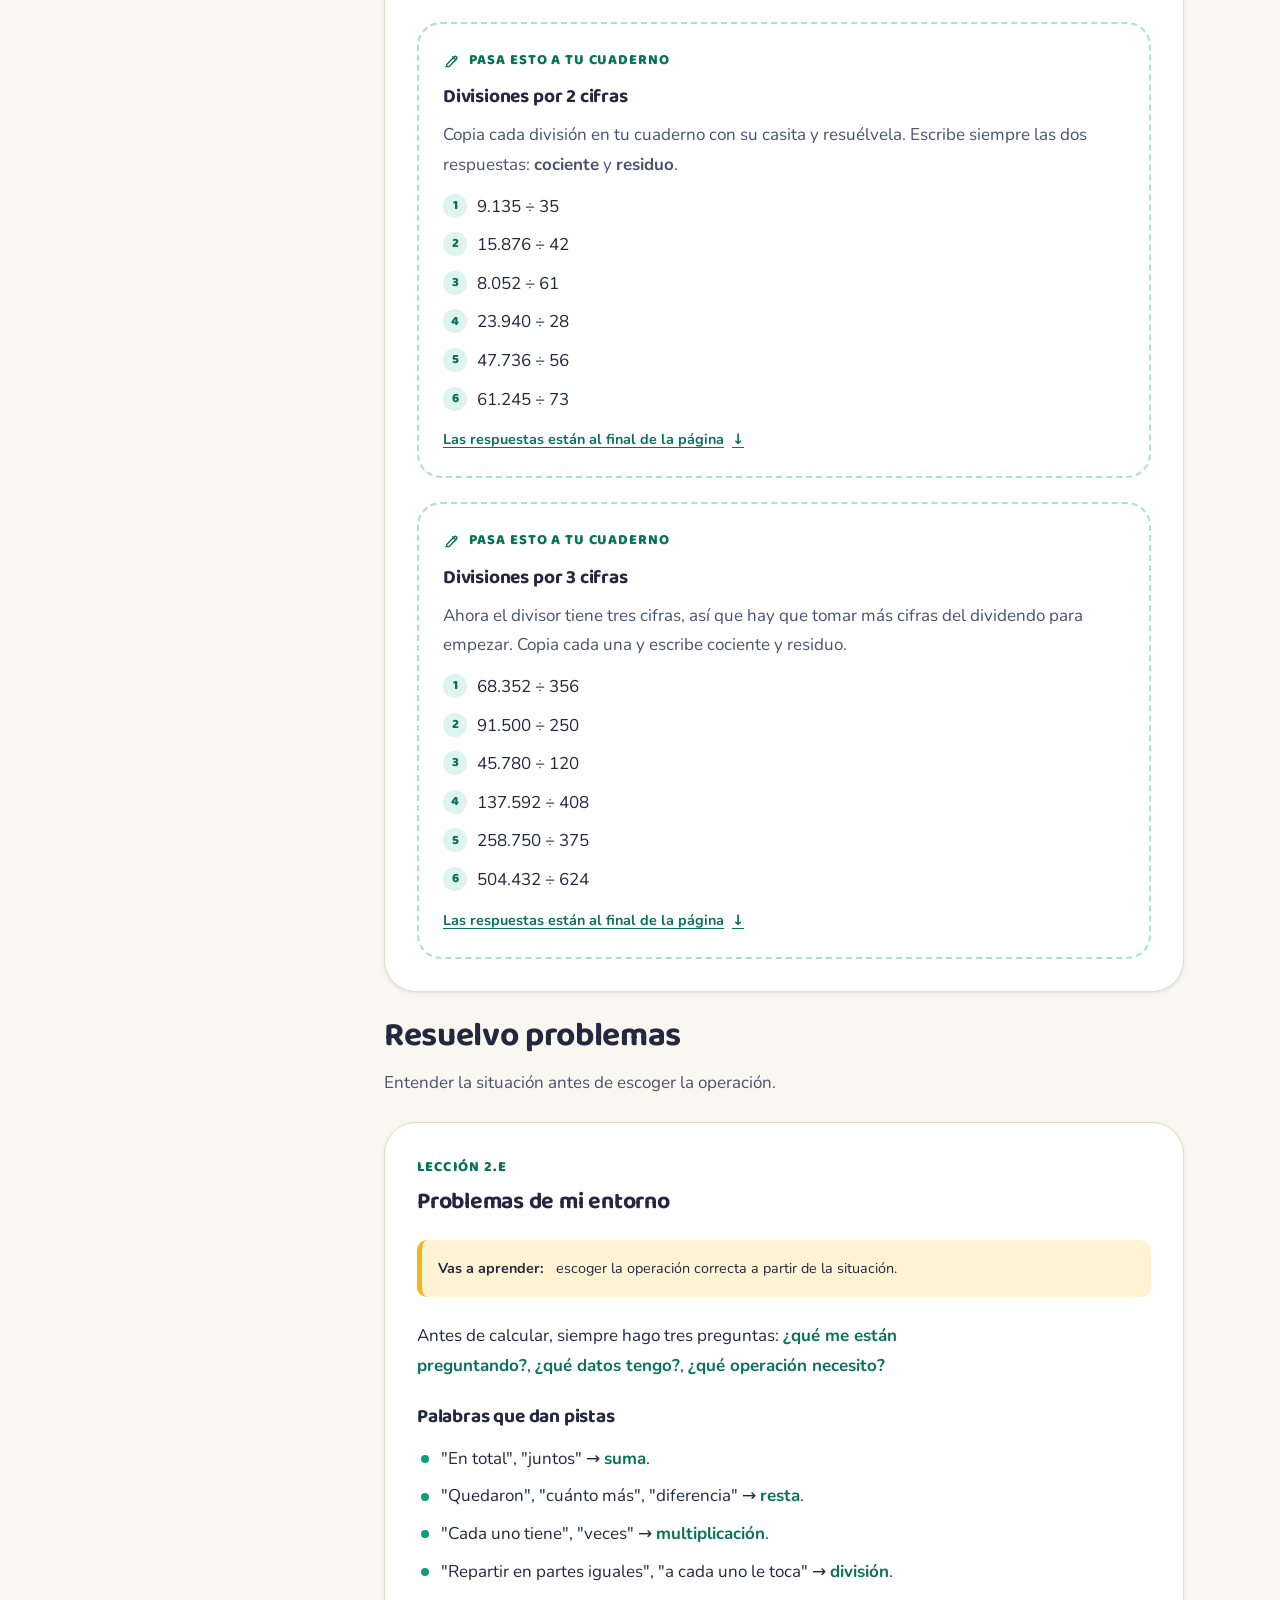
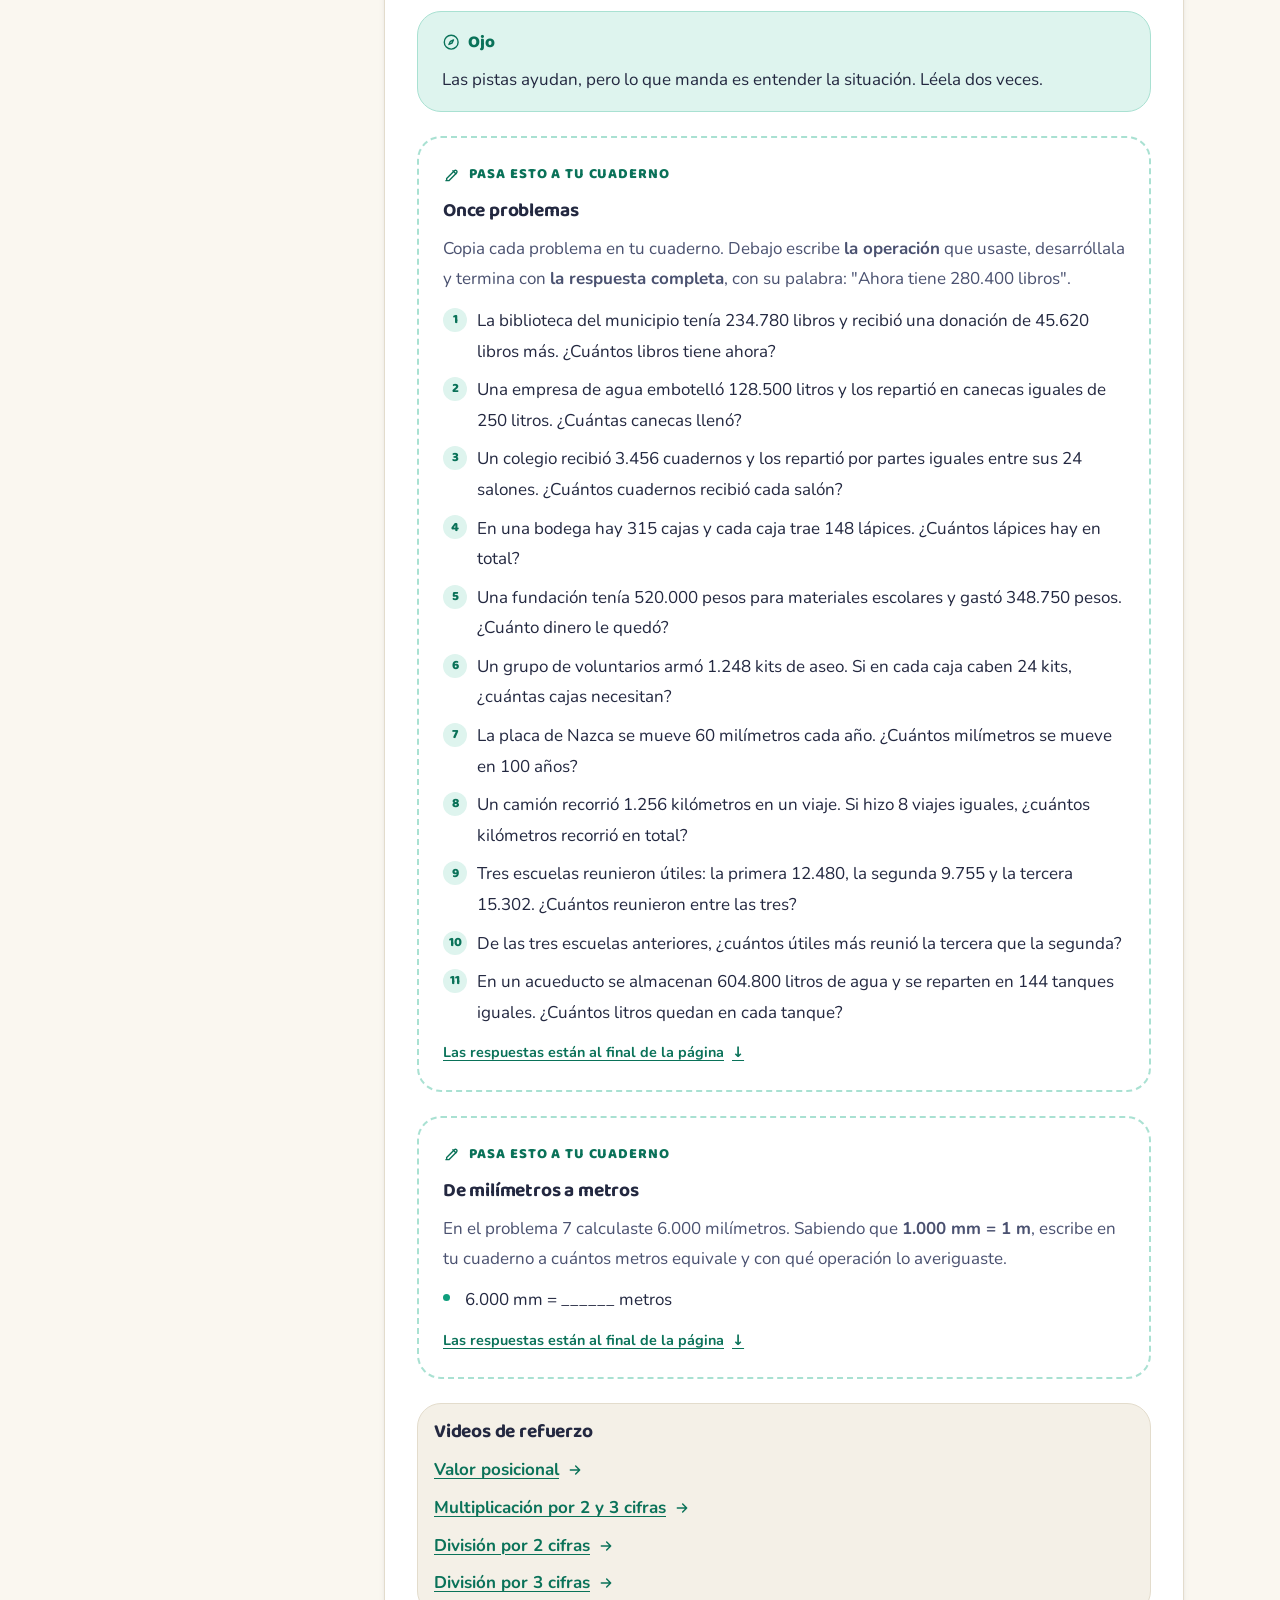
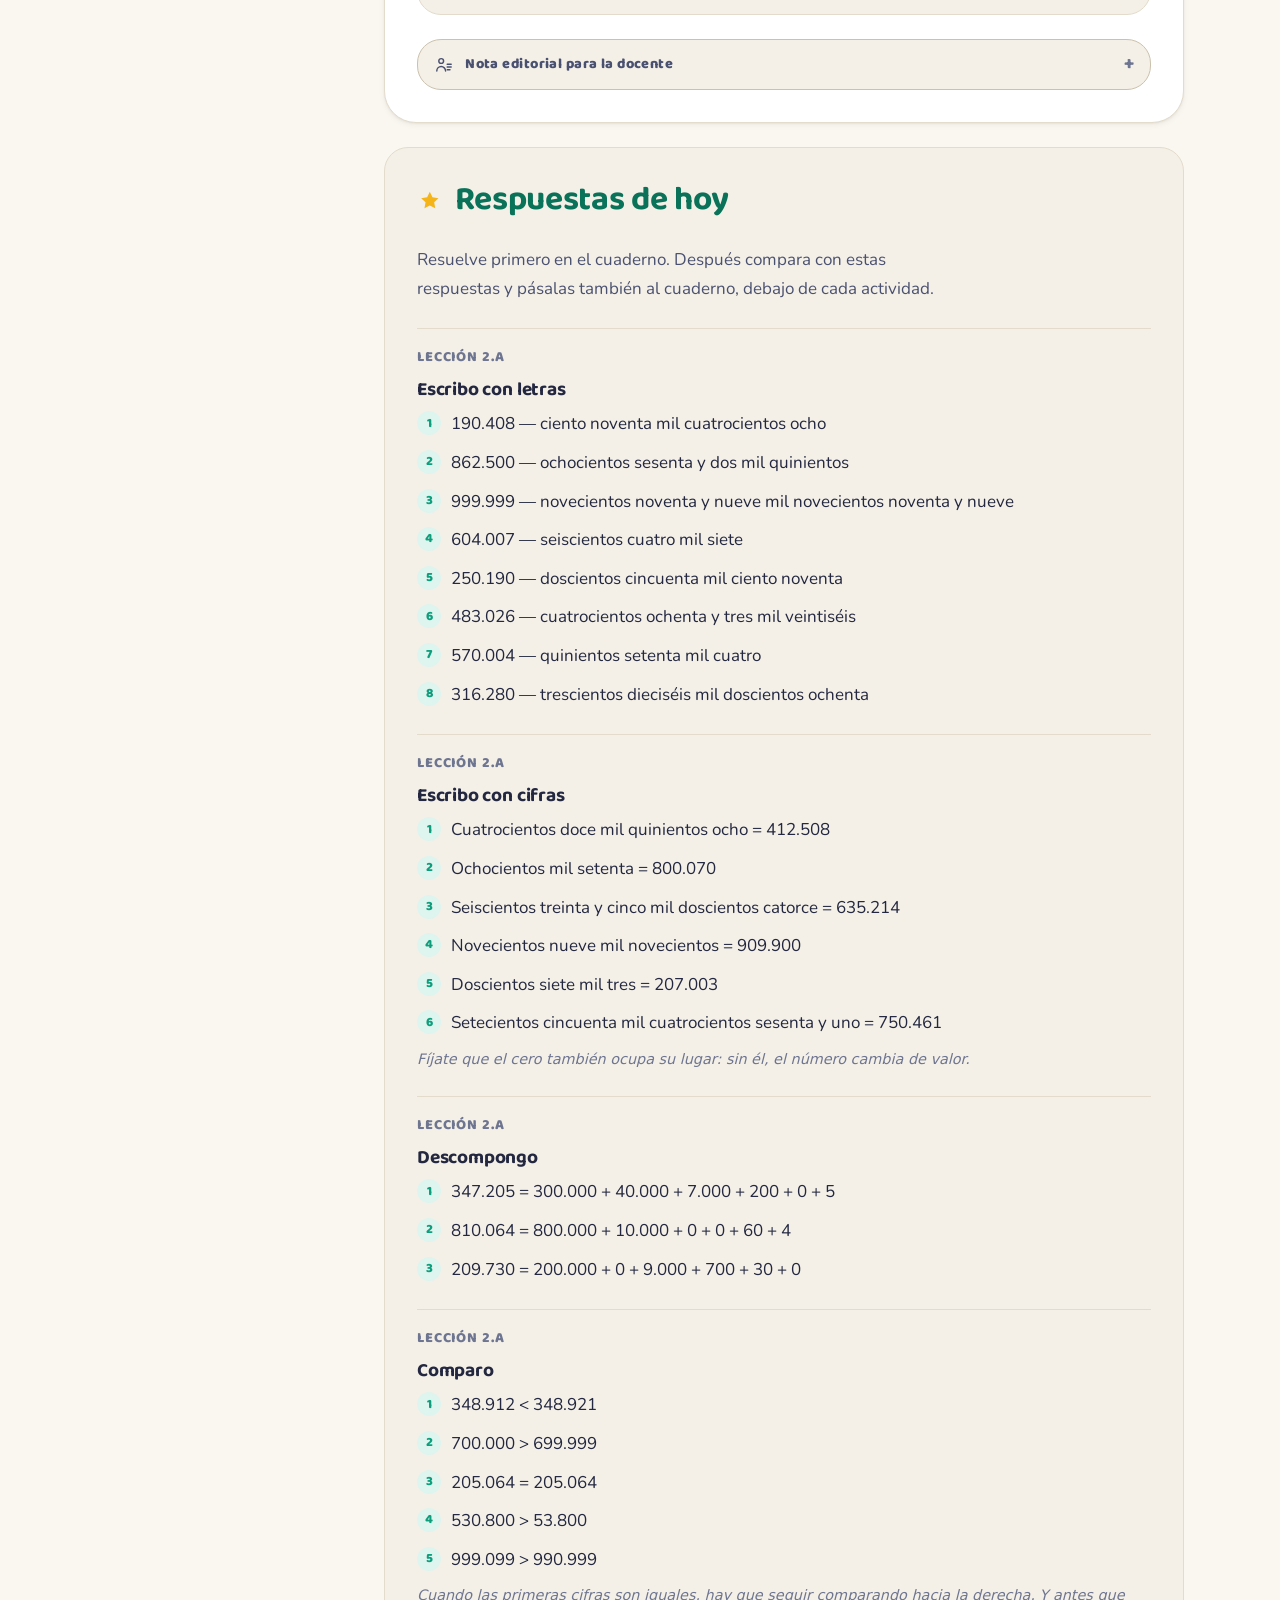
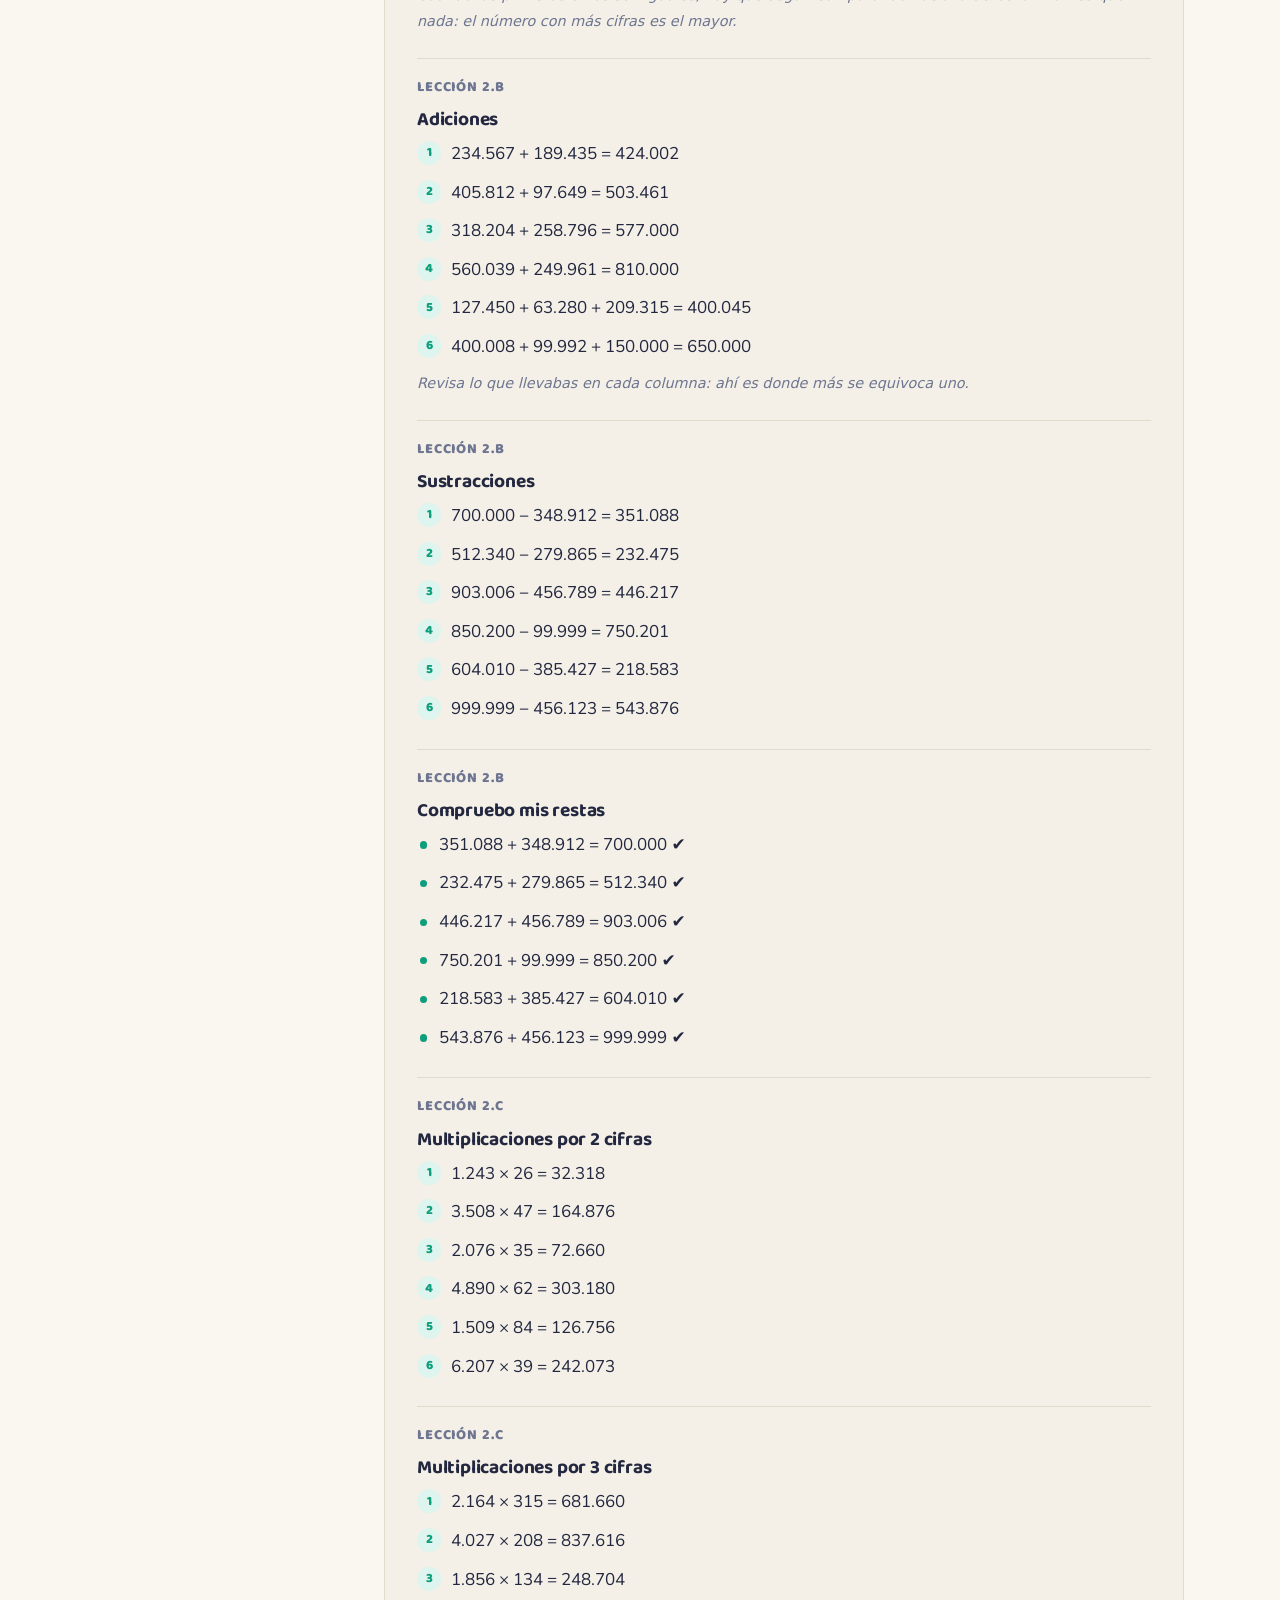
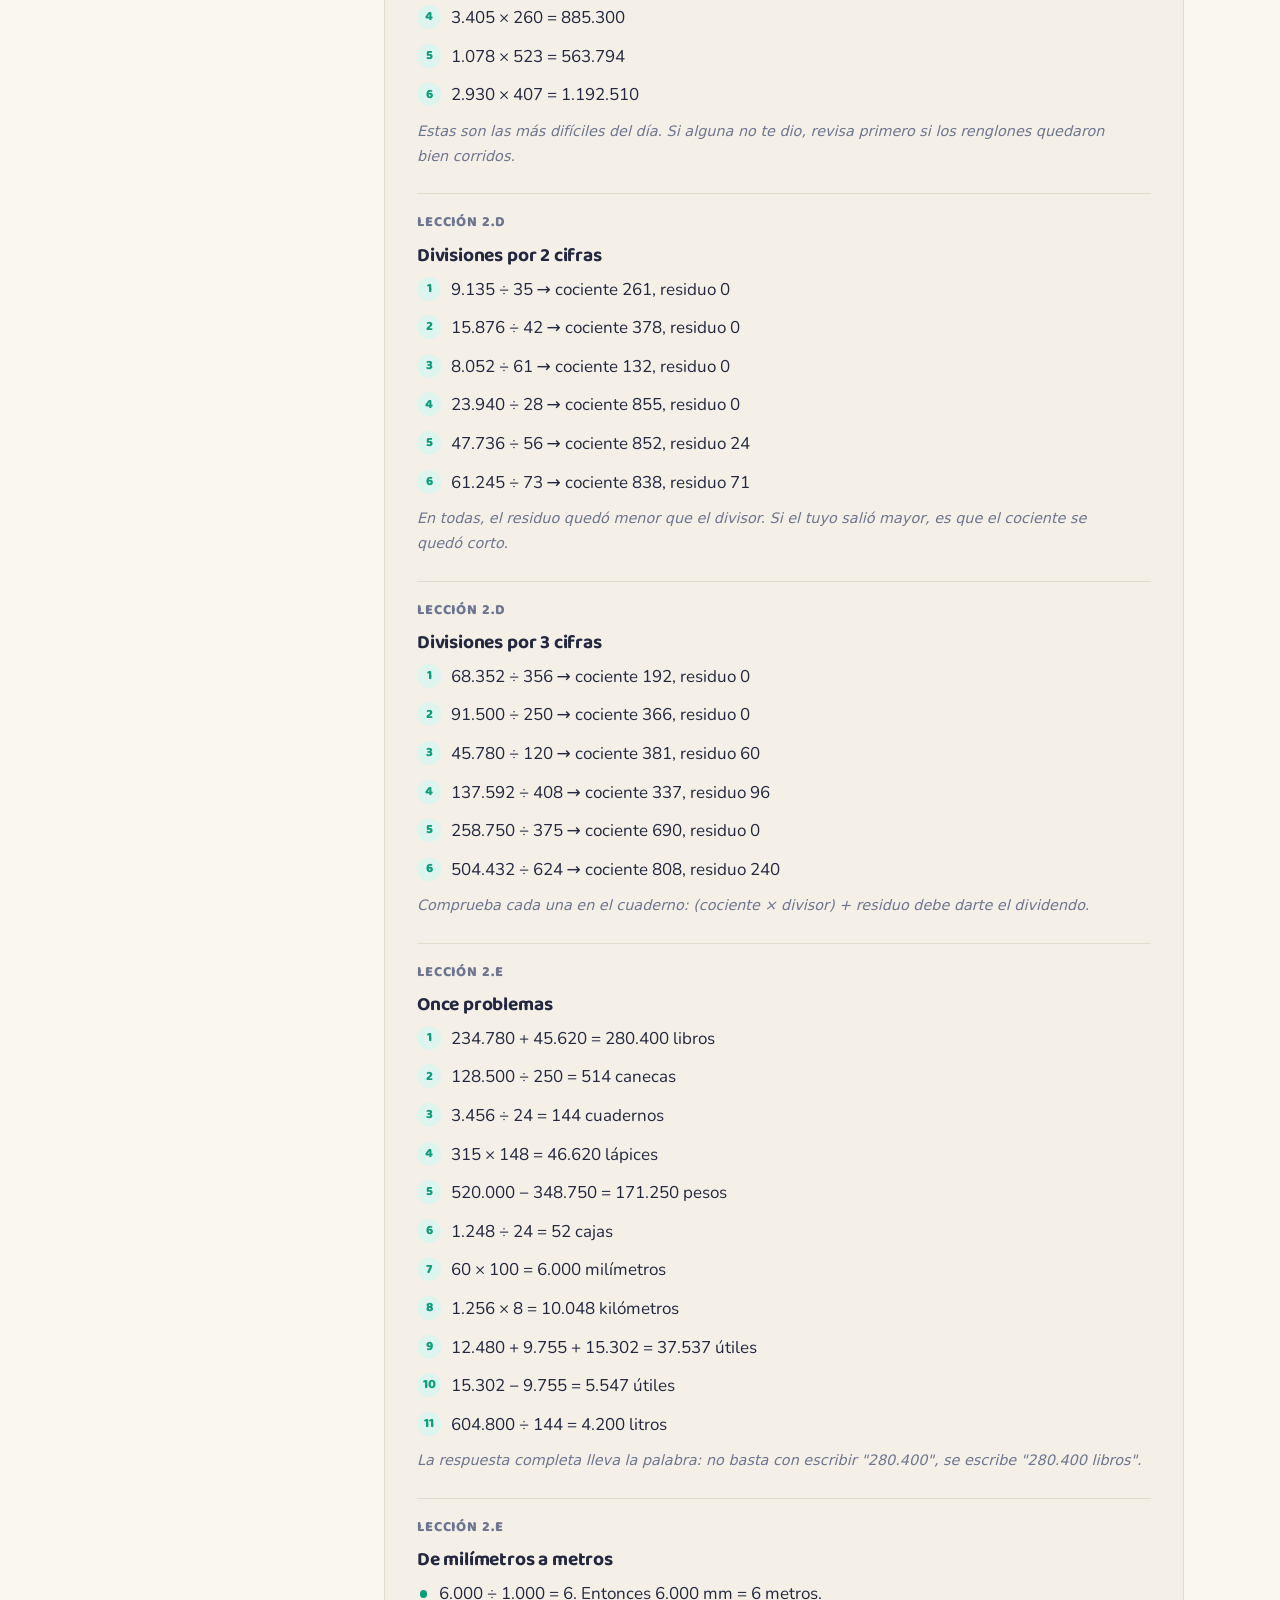
==== commit 866ab39c: "Pasa la guia a trabajo de cuaderno y quita lo interactivo Las 17 actividades que se respondian en pa" ====
--- a/math.html
+++ b/math.html
@@ -4,7 +4,7 @@
   <meta charset="utf-8">
   <meta name="viewport" content="width=device-width, initial-scale=1">
   <title>Matemáticas | Guía de Tercero</title>
-  <meta name="description" content="Analizo, calculo, reparto para grado tercero: explicaciones, ejemplos y actividades interactivas con revisión inmediata.">
+  <meta name="description" content="Analizo, calculo, reparto para grado tercero: explicaciones, ejemplos y actividades para copiar y resolver en el cuaderno, con las respuestas al final.">
   <meta name="color-scheme" content="light dark">
 
   <link rel="preconnect" href="https://fonts.googleapis.com">
@@ -15,6 +15,7 @@
   <link rel="stylesheet" href="assets/css/base.css">
   <link rel="stylesheet" href="assets/css/components.css">
   <link rel="stylesheet" href="assets/css/blocks.css">
+  <link rel="stylesheet" href="assets/css/print.css" media="print">
 
   <link rel="icon" href="data:image/svg+xml,<svg xmlns='http://www.w3.org/2000/svg' viewBox='0 0 100 100'><text y='.9em' font-size='90'>➗</text></svg>">
 </head>
@@ -48,7 +49,7 @@
       <header class="area-head stack" data-area-head></header>
 
       <div class="area-layout">
-        <nav class="unit-rail" data-unit-rail role="tablist" aria-label="Lecciones del día"></nav>
+        <nav class="unit-rail" data-unit-rail aria-label="Índice del día"></nav>
         <div class="stack" data-lessons></div>
       </div>
 
@@ -60,13 +61,11 @@
   <footer class="site-footer">
     <div class="wrap site-footer__inner">
       <p><a href="index.html">Volver al inicio</a> · Guía de Tercero · <span data-year></span></p>
-      <p>Tu avance se guarda solo en este navegador.</p>
+      <p>Esta guía se resuelve en el cuaderno. La página no guarda nada de lo que escribas.</p>
     </div>
   </footer>
 
   <script src="assets/js/core.js" defer></script>
-  <script src="assets/js/progress.js" defer></script>
-  <script src="assets/js/activities.js" defer></script>
   <script src="assets/js/figures.js" defer></script>
   <script src="assets/js/blocks.js" defer></script>
   <script src="data/math.js" defer></script>
--- a/assets/css/base.css
+++ b/assets/css/base.css
@@ -117,8 +117,6 @@
   margin-inline: auto;
 }
 
-.wrap--narrow { width: min(100% - 2.5rem, 46rem); }
-
 .stack {
   display: flex;
   flex-direction: column;
--- a/assets/css/components.css
+++ b/assets/css/components.css
@@ -51,20 +51,6 @@
 }
 
 .btn--ghost:hover { border-color: var(--area); color: var(--area-deep); }
-
-.btn--quiet {
-  background: transparent;
-  color: var(--ink-muted);
-  padding-inline: 0.6em;
-}
-
-.btn--quiet:hover { color: var(--area-deep); }
-
-.btn--star {
-  background: var(--star);
-  color: #3B2A00;
-  box-shadow: var(--shadow-md);
-}
 
 .btn--sm { font-size: var(--step--1); padding: 0.5em 1em; }
 
@@ -308,35 +294,6 @@
   white-space: nowrap;
 }
 
-/* --- Barra de progreso ---------------------------------------------------- */
-
-.progress { display: grid; gap: var(--sp-2); }
-
-.progress__meta {
-  display: flex;
-  justify-content: space-between;
-  gap: var(--sp-3);
-  font-size: var(--step--1);
-  font-weight: 700;
-  color: var(--ink-muted);
-  font-variant-numeric: tabular-nums;
-}
-
-.progress__track {
-  height: 0.7rem;
-  border-radius: var(--r-pill);
-  background: var(--surface-3);
-  overflow: hidden;
-}
-
-.progress__fill {
-  height: 100%;
-  width: 0;
-  border-radius: var(--r-pill);
-  background: var(--area);
-  transition: width 0.5s cubic-bezier(0.34, 1.2, 0.64, 1);
-}
-
 /* --- Bloque "como usar" --------------------------------------------------- */
 
 .how {
@@ -382,6 +339,30 @@
 
 .area-head__title { color: var(--ink); }
 .area-head__lead { color: var(--ink-soft); max-width: var(--measure); }
+
+.area-head__learning {
+  max-width: var(--measure);
+  padding: var(--sp-3) var(--sp-4);
+  border-inline-start: 3px solid var(--area-line);
+  border-radius: 0 var(--r-md) var(--r-md) 0;
+  background: var(--area-soft);
+  font-size: var(--step--1);
+  color: var(--ink-soft);
+}
+
+.area-head__count,
+.area-card__count {
+  display: inline-flex;
+  align-items: center;
+  gap: var(--sp-2);
+  font-family: var(--font-display);
+  font-size: var(--step--1);
+  font-weight: 800;
+  color: var(--area-deep);
+}
+
+.area-head__count svg,
+.area-card__count svg { flex: none; width: 1.1rem; height: 1.1rem; }
 
 /* --- Riel de unidades ------------------------------------------------------ */
 
@@ -434,9 +415,11 @@
   transition: background-color 0.14s ease, color 0.14s ease;
 }
 
-.unit-chip:hover { background: var(--surface-2); }
-
-.unit-chip[aria-selected="true"] {
+.unit-chip { text-decoration: none; }
+.unit-chip:hover { background: var(--surface-2); color: var(--area-deep); }
+
+.unit-chip:target,
+.unit-chip--answers {
   background: var(--area-soft);
   border-color: var(--area-line);
   color: var(--area-deep);
@@ -456,8 +439,9 @@
   font-variant-numeric: tabular-nums;
 }
 
-.unit-chip[aria-selected="true"] .unit-chip__num { background: var(--area); color: #fff; }
-.unit-chip.is-done .unit-chip__num { background: var(--ok); color: #fff; }
+.unit-chip:hover .unit-chip__num { background: var(--area); color: #fff; }
+.unit-chip--answers .unit-chip__num { background: var(--surface); color: var(--star); }
+.unit-chip--answers .unit-chip__num svg { width: 1rem; height: 1rem; }
 
 @media (max-width: 60rem) {
   .unit-rail {
@@ -470,7 +454,11 @@
   .unit-rail__title { display: none; }
 }
 
-/* --- Leccion --------------------------------------------------------------- */
+/* --- Unidad y leccion ------------------------------------------------------ */
+
+.unit {
+  scroll-margin-top: var(--sp-6);
+}
 
 .lesson {
   display: grid;
@@ -574,238 +562,6 @@
   font-variant-numeric: tabular-nums;
 }
 
-/* --- Actividades ------------------------------------------------------------ */
-
-.activity {
-  display: grid;
-  gap: var(--sp-4);
-  padding: var(--sp-5);
-  border: 1px solid var(--line);
-  border-radius: var(--r-lg);
-  background: var(--surface-2);
-}
-
-.activity__head {
-  display: flex;
-  align-items: baseline;
-  gap: var(--sp-3);
-  flex-wrap: wrap;
-}
-
-.activity__tag {
-  padding: 0.25em 0.7em;
-  border-radius: var(--r-pill);
-  background: var(--area);
-  color: #fff;
-  font-family: var(--font-display);
-  font-size: 0.78rem;
-  font-weight: 800;
-  letter-spacing: 0.05em;
-  text-transform: uppercase;
-}
-
-.activity__question {
-  font-family: var(--font-display);
-  font-size: var(--step-1);
-  font-weight: 700;
-}
-
-.options { display: grid; gap: var(--sp-3); }
-
-.options--grid { grid-template-columns: repeat(auto-fit, minmax(12rem, 1fr)); }
-
-.option {
-  display: flex;
-  align-items: center;
-  gap: var(--sp-3);
-  width: 100%;
-  padding: var(--sp-3) var(--sp-4);
-  border: 2px solid var(--line-strong);
-  border-radius: var(--r-md);
-  background: var(--surface);
-  text-align: start;
-  font-weight: 600;
-  transition: transform 0.12s ease, border-color 0.14s ease, background-color 0.14s ease;
-}
-
-.option:hover:not([disabled]) { border-color: var(--area); transform: translateX(3px); }
-
-.option__key {
-  display: grid;
-  place-items: center;
-  flex: none;
-  width: 1.9rem;
-  height: 1.9rem;
-  border-radius: var(--r-pill);
-  background: var(--surface-3);
-  font-family: var(--font-display);
-  font-weight: 800;
-}
-
-.option.is-correct {
-  border-color: var(--ok);
-  background: var(--ok-soft);
-}
-
-.option.is-correct .option__key { background: var(--ok); color: #fff; }
-
-.option.is-wrong {
-  border-color: var(--no);
-  background: var(--no-soft);
-}
-
-.option.is-wrong .option__key { background: var(--no); color: #fff; }
-
-.option[disabled] { cursor: default; }
-
-/* Unir parejas */
-.match {
-  display: grid;
-  gap: var(--sp-4);
-  grid-template-columns: repeat(2, minmax(0, 1fr));
-}
-
-.match__col { display: grid; gap: var(--sp-3); align-content: start; }
-
-.match__label {
-  font-family: var(--font-display);
-  font-size: var(--step--1);
-  font-weight: 800;
-  text-transform: uppercase;
-  letter-spacing: 0.06em;
-  color: var(--ink-muted);
-}
-
-.match__item {
-  padding: var(--sp-3);
-  border: 2px solid var(--line-strong);
-  border-radius: var(--r-md);
-  background: var(--surface);
-  text-align: start;
-  font-weight: 600;
-  transition: border-color 0.14s ease, background-color 0.14s ease;
-}
-
-.match__item.is-active { border-color: var(--area); background: var(--area-soft); }
-.match__item.is-paired { border-color: var(--ok); background: var(--ok-soft); cursor: default; }
-.match__item.is-wrong { border-color: var(--no); background: var(--no-soft); }
-
-/* Ordenar */
-.order { display: grid; gap: var(--sp-3); }
-
-.order__item {
-  display: flex;
-  align-items: center;
-  gap: var(--sp-3);
-  padding: var(--sp-3);
-  border: 2px solid var(--line-strong);
-  border-radius: var(--r-md);
-  background: var(--surface);
-  font-weight: 600;
-}
-
-.order__item.is-correct { border-color: var(--ok); background: var(--ok-soft); }
-.order__item.is-wrong  { border-color: var(--no); background: var(--no-soft); }
-
-.order__pos {
-  display: grid;
-  place-items: center;
-  flex: none;
-  width: 1.9rem;
-  height: 1.9rem;
-  border-radius: var(--r-pill);
-  background: var(--area-soft);
-  color: var(--area-deep);
-  font-family: var(--font-display);
-  font-weight: 800;
-  font-variant-numeric: tabular-nums;
-}
-
-.order__controls { display: flex; gap: var(--sp-1); margin-inline-start: auto; }
-
-.order__move {
-  display: grid;
-  place-items: center;
-  width: 2rem;
-  height: 2rem;
-  border: 1px solid var(--line-strong);
-  border-radius: var(--r-sm);
-  background: var(--surface);
-  color: var(--ink-soft);
-}
-
-.order__move:hover:not([disabled]) { color: var(--area-deep); border-color: var(--area); }
-.order__move[disabled] { opacity: 0.3; cursor: not-allowed; }
-.order__move svg { width: 1rem; height: 1rem; }
-
-/* Completar */
-.fill {
-  display: flex;
-  flex-wrap: wrap;
-  align-items: center;
-  gap: var(--sp-2);
-  font-size: var(--step-1);
-  line-height: 2.2;
-}
-
-.fill__blank {
-  min-width: 7ch;
-  padding: 0.15em 0.6em;
-  border: 0;
-  border-bottom: 3px solid var(--area);
-  border-radius: var(--r-sm) var(--r-sm) 0 0;
-  background: var(--area-soft);
-  color: var(--ink);
-  font-family: var(--font-display);
-  font-weight: 700;
-  text-align: center;
-}
-
-.fill__blank.is-correct { background: var(--ok-soft); border-bottom-color: var(--ok); }
-.fill__blank.is-wrong  { background: var(--no-soft);  border-bottom-color: var(--no); }
-
-/* Retroalimentacion */
-.feedback {
-  display: flex;
-  align-items: flex-start;
-  gap: var(--sp-3);
-  padding: var(--sp-3) var(--sp-4);
-  border-radius: var(--r-md);
-  font-weight: 600;
-  animation: pop 0.32s cubic-bezier(0.34, 1.4, 0.64, 1);
-}
-
-.feedback[hidden] { display: none; }
-.feedback--ok { background: var(--ok-soft); border: 1px solid var(--ok-line); color: var(--ink); }
-.feedback--no { background: var(--no-soft); border: 1px solid var(--no-line); color: var(--ink); }
-
-.feedback__icon {
-  display: grid;
-  place-items: center;
-  flex: none;
-  width: 1.7rem;
-  height: 1.7rem;
-  border-radius: var(--r-pill);
-  color: #fff;
-  font-weight: 800;
-}
-
-.feedback--ok .feedback__icon { background: var(--ok); }
-.feedback--no .feedback__icon { background: var(--no); }
-
-@keyframes pop {
-  from { opacity: 0; transform: translateY(6px) scale(0.97); }
-  to   { opacity: 1; transform: none; }
-}
-
-.activity__actions { display: flex; flex-wrap: wrap; gap: var(--sp-3); align-items: center; }
-
-/* --- Estrellas y logros ------------------------------------------------------ */
-
-.stars { display: inline-flex; gap: 0.2rem; }
-.stars svg { width: 1.1rem; height: 1.1rem; color: var(--line-strong); }
-.stars svg.is-on { color: var(--star); }
-
 .score-pill {
   display: inline-flex;
   align-items: center;
@@ -817,50 +573,6 @@
   font-family: var(--font-display);
   font-weight: 800;
   font-variant-numeric: tabular-nums;
-}
-
-/* --- Navegacion entre lecciones ----------------------------------------------- */
-
-.lesson-nav {
-  display: flex;
-  flex-wrap: wrap;
-  gap: var(--sp-3);
-  align-items: center;
-  justify-content: space-between;
-  padding-top: var(--sp-4);
-  border-top: 1px dashed var(--line);
-}
-
-/* --- Toast ---------------------------------------------------------------------- */
-
-.toast-area {
-  position: fixed;
-  inset-block-end: var(--sp-5);
-  inset-inline: 0;
-  z-index: 60;
-  display: grid;
-  justify-items: center;
-  gap: var(--sp-2);
-  pointer-events: none;
-}
-
-.toast {
-  display: flex;
-  align-items: center;
-  gap: var(--sp-3);
-  padding: var(--sp-3) var(--sp-5);
-  border-radius: var(--r-pill);
-  background: var(--ink);
-  color: var(--paper);
-  font-family: var(--font-display);
-  font-weight: 700;
-  box-shadow: var(--shadow-lg);
-  animation: rise 0.3s cubic-bezier(0.34, 1.4, 0.64, 1);
-}
-
-@keyframes rise {
-  from { opacity: 0; transform: translateY(14px); }
-  to   { opacity: 1; transform: none; }
 }
 
 /* --- Pie ------------------------------------------------------------------------ */
@@ -1006,88 +718,6 @@
   background: var(--line-strong);
 }
 
-/* --- Reflexión (nunca se califica) ------------------------------------------------- */
-
-.reflect {
-  display: grid;
-  gap: var(--sp-3);
-  padding: var(--sp-5);
-  border: 2px dashed var(--area-line);
-  border-radius: var(--r-lg);
-  background: var(--surface);
-}
-
-.reflect__tag {
-  display: inline-flex;
-  align-items: center;
-  gap: var(--sp-2);
-  font-family: var(--font-display);
-  font-size: var(--step--1);
-  font-weight: 800;
-  letter-spacing: 0.06em;
-  text-transform: uppercase;
-  color: var(--area-deep);
-}
-
-.reflect__tag svg { flex: none; width: 1.1rem; height: 1.1rem; }
-
-.reflect__question {
-  font-family: var(--font-display);
-  font-size: var(--step-1);
-  font-weight: 700;
-}
-
-.reflect__help { font-size: var(--step--1); color: var(--ink-muted); }
-
-.reflect__input {
-  width: 100%;
-  padding: var(--sp-3);
-  border: 2px solid var(--line-strong);
-  border-radius: var(--r-md);
-  background: var(--surface-2);
-  color: var(--ink);
-  font-family: var(--font-body);
-  font-size: var(--step-0);
-  line-height: 1.6;
-  resize: vertical;
-}
-
-.reflect__input:focus-visible { border-color: var(--area); }
-
-.reflect__status { font-size: var(--step--1); font-weight: 700; }
-.reflect__status.is-saved { color: var(--ok); }
-.reflect__status.is-pending { color: var(--ink-muted); }
-
-.reflect__note { font-size: var(--step--1); color: var(--ink-muted); font-style: italic; }
-
-/* --- Ronda de práctica -------------------------------------------------------------- */
-
-.practice {
-  display: grid;
-  gap: var(--sp-3);
-  grid-template-columns: repeat(auto-fit, minmax(13rem, 1fr));
-}
-
-.practice__row {
-  display: flex;
-  align-items: center;
-  gap: var(--sp-3);
-  padding: var(--sp-2) var(--sp-3);
-  border: 1px solid var(--line);
-  border-radius: var(--r-md);
-  background: var(--surface);
-}
-
-.practice__text {
-  font-family: var(--font-display);
-  font-size: var(--step-1);
-  font-weight: 700;
-  font-variant-numeric: tabular-nums;
-  white-space: nowrap;
-}
-
-.practice .fill__blank { flex: 1; min-width: 4rem; }
-
 /* --- Fuente de un texto de lectura --------------------------------------------------- */
 
 .reading-text__source {
--- a/assets/css/blocks.css
+++ b/assets/css/blocks.css
@@ -136,85 +136,127 @@
   font-weight: 800;
 }
 
-.notebook__status { font-size: var(--step--1); font-weight: 700; color: var(--ink-muted); }
-.notebook__status.is-done { color: var(--ok); }
-
-.notebook__key {
-  padding: var(--sp-4);
-  border-radius: var(--r-md);
+/* Los items sin numerar (frases sueltas, palabras, dias) llevan vineta. */
+.notebook__items--plain li { padding-inline-start: 1.4rem; }
+
+.notebook__items--plain li::before {
+  counter-increment: none;
+  content: "";
+  top: 0.68em;
+  width: 0.45rem;
+  height: 0.45rem;
+  background: var(--area);
+}
+
+.notebook__note {
+  font-size: var(--step--1);
+  color: var(--ink-muted);
+  font-style: italic;
+}
+
+.notebook__pointer { font-size: var(--step--1); }
+
+.notebook__pointer a {
+  display: inline-flex;
+  align-items: center;
+  gap: var(--sp-2);
+  font-weight: 700;
+  color: var(--area-deep);
+}
+
+.notebook__pointer a::after { content: "↓"; }
+
+/* --- Solucionario del final ---------------------------------------------- */
+
+.answers {
+  display: grid;
+  gap: var(--sp-5);
+  padding: var(--sp-6);
+  border-radius: var(--r-lg);
+  border: 1px solid var(--line);
   background: var(--surface-2);
-  border: 1px solid var(--line);
-  font-size: var(--step--1);
-  color: var(--ink-soft);
-}
-
-.notebook__key-title {
-  font-family: var(--font-display);
-  font-weight: 800;
-  margin-bottom: var(--sp-2);
-  color: var(--ink);
-}
-
-.notebook__key ul { display: grid; gap: var(--sp-2); }
-
-.notebook__key li {
+  scroll-margin-top: var(--sp-6);
+}
+
+.answers__title {
+  display: flex;
+  align-items: center;
+  gap: var(--sp-3);
+  font-size: var(--step-3);
+  color: var(--area-deep);
+}
+
+.answers__title svg { flex: none; width: 1.6rem; height: 1.6rem; color: var(--star); }
+.answers__lead { color: var(--ink-soft); max-width: var(--measure); }
+
+.answers__item {
+  display: grid;
+  gap: var(--sp-2);
+  padding-top: var(--sp-4);
+  border-top: 1px solid var(--line);
+}
+
+.answers__kicker {
+  font-family: var(--font-display);
+  font-size: var(--step--1);
+  font-weight: 800;
+  letter-spacing: 0.06em;
+  text-transform: uppercase;
+  color: var(--ink-muted);
+}
+
+.answers__name { font-size: var(--step-1); }
+.answers__name a { color: var(--ink); text-decoration: none; }
+.answers__name a:hover { color: var(--area-deep); text-decoration: underline; }
+
+.answers__list {
+  display: grid;
+  gap: var(--sp-2);
+  counter-reset: answer;
+}
+
+.answers__list li {
   position: relative;
-  padding-inline-start: 1.2rem;
-}
-
-.notebook__key li::before {
+  padding-inline-start: 2.1rem;
+  line-height: 1.8;
+}
+
+ol.answers__list li::before {
+  counter-increment: answer;
+  content: counter(answer);
+  position: absolute;
+  inset-inline-start: 0;
+  top: 0.15em;
+  display: grid;
+  place-items: center;
+  width: 1.5rem;
+  height: 1.5rem;
+  border-radius: var(--r-pill);
+  background: var(--ok-soft);
+  color: var(--ok);
+  font-family: var(--font-display);
+  font-size: 0.82rem;
+  font-weight: 800;
+}
+
+ul.answers__list li { padding-inline-start: 1.4rem; }
+
+ul.answers__list li::before {
   content: "";
   position: absolute;
   inset-inline-start: 0.2rem;
-  top: 0.65em;
-  width: 0.4rem;
-  height: 0.4rem;
-  border-radius: var(--r-pill);
-  background: var(--line-strong);
-}
-
-/* --- Checklist ----------------------------------------------------------- */
-
-.checklist {
-  display: grid;
-  gap: var(--sp-3);
-  padding: var(--sp-5);
-  border: 1px solid var(--line);
-  border-radius: var(--r-lg);
-  background: var(--surface-2);
-}
-
-.checklist__title { font-size: var(--step-1); }
-.checklist__intro { font-size: var(--step--1); color: var(--ink-soft); }
-
-.checklist__items {
-  display: grid;
-  gap: var(--sp-2);
-  grid-template-columns: repeat(auto-fit, minmax(9rem, 1fr));
-}
-
-.checklist__item {
-  display: flex;
-  align-items: center;
-  gap: var(--sp-3);
-  padding: var(--sp-3);
-  border: 2px solid var(--line-strong);
-  border-radius: var(--r-md);
-  background: var(--surface);
-  font-weight: 700;
-  cursor: pointer;
-  transition: border-color 0.14s ease, background-color 0.14s ease;
-}
-
-.checklist__item input {
-  width: 1.25rem;
-  height: 1.25rem;
-  accent-color: var(--area);
-  flex: none;
-}
-
-.checklist__item.is-checked { border-color: var(--area); background: var(--area-soft); }
-.checklist__note { font-size: var(--step--1); color: var(--ink-muted); font-style: italic; }
+  top: 0.68em;
+  width: 0.45rem;
+  height: 0.45rem;
+  border-radius: var(--r-pill);
+  background: var(--ok);
+}
+
+.answers__note {
+  font-size: var(--step--1);
+  color: var(--ink-muted);
+  font-style: italic;
+}
 
 /* --- Respiración cuadrada ------------------------------------------------ */
 
@@ -271,173 +313,6 @@
 .breathing__hint { color: var(--ink-soft); }
 .breathing__note { font-size: var(--step--1); color: var(--ink-muted); }
 .breathing.is-running .breathing__dot { filter: drop-shadow(0 0 6px var(--area)); }
-
-/* --- Termómetro de ánimo ------------------------------------------------- */
-
-.mood { display: grid; gap: var(--sp-4); }
-
-.mood__scale {
-  display: grid;
-  gap: var(--sp-2);
-  grid-template-columns: repeat(auto-fit, minmax(9.5rem, 1fr));
-}
-
-.mood__option {
-  display: flex;
-  align-items: center;
-  gap: var(--sp-3);
-  padding: var(--sp-3);
-  border: 2px solid var(--line-strong);
-  border-radius: var(--r-md);
-  background: var(--surface);
-  text-align: start;
-  font-weight: 600;
-  transition: border-color 0.14s ease, background-color 0.14s ease;
-}
-
-.mood__option:hover { border-color: var(--area); }
-.mood__option.is-chosen { border-color: var(--area); background: var(--area-soft); }
-
-.mood__level {
-  display: grid;
-  place-items: center;
-  flex: none;
-  width: 1.9rem;
-  height: 1.9rem;
-  border-radius: var(--r-pill);
-  background: var(--area-soft);
-  color: var(--area-deep);
-  font-family: var(--font-display);
-  font-weight: 800;
-}
-
-.mood__option.is-chosen .mood__level { background: var(--area); color: var(--surface); }
-
-.mood__history { display: grid; gap: var(--sp-2); }
-
-.mood__history-title {
-  font-size: var(--step--1);
-  font-weight: 700;
-  color: var(--ink-muted);
-}
-
-.mood__strip { display: flex; gap: var(--sp-2); flex-wrap: wrap; }
-
-.mood__dot {
-  width: 1.4rem;
-  height: 1.4rem;
-  border-radius: var(--r-sm);
-  background: var(--area);
-}
-
-/* --- Clasificar en contenedores ------------------------------------------ */
-
-.classify { display: grid; gap: var(--sp-4); }
-
-.classify__label {
-  font-family: var(--font-display);
-  font-size: var(--step--1);
-  font-weight: 800;
-  text-transform: uppercase;
-  letter-spacing: 0.06em;
-  color: var(--ink-muted);
-}
-
-.classify__pool {
-  display: flex;
-  flex-wrap: wrap;
-  gap: var(--sp-2);
-  align-items: center;
-  padding: var(--sp-3);
-  border: 2px dashed var(--line-strong);
-  border-radius: var(--r-lg);
-  background: var(--surface);
-  min-height: 4rem;
-}
-
-.classify__pool .classify__label { width: 100%; }
-
-.classify__card {
-  padding: var(--sp-2) var(--sp-3);
-  border: 2px solid var(--line-strong);
-  border-radius: var(--r-pill);
-  background: var(--surface-2);
-  font-weight: 600;
-  font-size: var(--step--1);
-  transition: transform 0.12s ease, border-color 0.14s ease, background-color 0.14s ease;
-}
-
-.classify__card:hover:not([disabled]) { border-color: var(--area); transform: translateY(-2px); }
-.classify__card.is-active { border-color: var(--area); background: var(--area-soft); }
-.classify__card.is-placed { border-color: var(--area-line); background: var(--area-soft); cursor: default; }
-.classify__card.is-thinking { border-color: var(--star); background: var(--star-soft); }
-
-.classify__zones {
-  display: grid;
-  gap: var(--sp-3);
-  grid-template-columns: repeat(auto-fit, minmax(13rem, 1fr));
-}
-
-.classify__zone {
-  display: grid;
-  gap: var(--sp-3);
-  align-content: start;
-  padding: var(--sp-4);
-  border: 2px solid var(--line-strong);
-  border-radius: var(--r-lg);
-  background: var(--surface);
-  cursor: pointer;
-  min-height: 8rem;
-  transition: border-color 0.14s ease;
-}
-
-.classify__zone:hover { border-color: var(--area); }
-.classify__zone--yes { border-color: var(--ok-line); background: var(--ok-soft); }
-.classify__zone--neutral { border-color: var(--line-strong); background: var(--surface-2); }
-
-.classify__zone-title {
-  font-family: var(--font-display);
-  font-size: var(--step--1);
-  font-weight: 800;
-  text-transform: uppercase;
-  letter-spacing: 0.04em;
-  color: var(--ink-soft);
-}
-
-.classify__drop { display: flex; flex-wrap: wrap; gap: var(--sp-2); align-content: start; }
-
-/* --- División con cociente y residuo ------------------------------------- */
-
-.division { display: grid; gap: var(--sp-3); }
-
-.division__row {
-  display: flex;
-  flex-wrap: wrap;
-  align-items: center;
-  gap: var(--sp-3);
-  padding: var(--sp-3) var(--sp-4);
-  border: 1px solid var(--line);
-  border-radius: var(--r-md);
-  background: var(--surface);
-}
-
-.division__text {
-  font-family: var(--font-display);
-  font-size: var(--step-1);
-  font-weight: 700;
-  font-variant-numeric: tabular-nums;
-  min-width: 9rem;
-}
-
-.division__field { display: inline-flex; align-items: center; gap: var(--sp-2); }
-
-.division__caption {
-  font-size: var(--step--1);
-  font-weight: 700;
-  color: var(--ink-muted);
-}
-
-.division .fill__blank { min-width: 5rem; }
 
 /* --- Procedimiento desplegable ------------------------------------------- */
 
@@ -649,17 +524,6 @@
   color: var(--area-deep);
 }
 
-/* --- Retroalimentación neutra (secciones que no califican) ---------------- */
-
-.feedback--soft {
-  background: var(--area-soft);
-  border: 1px solid var(--area-line);
-  color: var(--ink);
-}
-
-.feedback--soft .feedback__icon { background: var(--area); }
-.activity--soft .activity__tag { background: var(--area-deep); }
-
 /* --- Navegación: día completo en pantalla ancha, solo el área en angosta --- */
 
 .site-nav__short { display: none; }
@@ -668,76 +532,6 @@
   .site-nav__long { display: none; }
   .site-nav__short { display: inline; }
 }
-
-/* --- Lista de ejercicios de respuesta corta ------------------------------- */
-
-.numeric { display: grid; gap: var(--sp-3); }
-
-.numeric__row {
-  display: flex;
-  flex-wrap: wrap;
-  align-items: center;
-  gap: var(--sp-3);
-  padding: var(--sp-3) var(--sp-4);
-  border: 1px solid var(--line);
-  border-radius: var(--r-md);
-  background: var(--surface);
-}
-
-/* En columna, flex-wrap: wrap crearia una segunda COLUMNA y empujaria el
-   contenido hacia el lado. Por eso aqui se desactiva el ajuste. */
-.numeric--stacked .numeric__row {
-  flex-direction: column;
-  flex-wrap: nowrap;
-  align-items: flex-start;
-}
-
-.numeric__text {
-  display: flex;
-  align-items: baseline;
-  gap: var(--sp-3);
-  flex: 1 1 12rem;
-  font-variant-numeric: tabular-nums;
-  line-height: 1.7;
-}
-
-.numeric--stacked .numeric__text { flex: 1 1 100%; }
-
-.numeric__num {
-  display: grid;
-  place-items: center;
-  flex: none;
-  width: 1.6rem;
-  height: 1.6rem;
-  border-radius: var(--r-pill);
-  background: var(--area-soft);
-  color: var(--area-deep);
-  font-family: var(--font-display);
-  font-size: 0.8rem;
-  font-weight: 800;
-}
-
-.numeric__answer { display: inline-flex; align-items: center; gap: var(--sp-2); }
-.numeric__answer .fill__blank { min-width: 6rem; }
-.numeric__unit { font-size: var(--step--1); color: var(--ink-muted); font-weight: 700; }
-.numeric__options { display: inline-flex; gap: var(--sp-2); }
-
-.numeric__option {
-  min-width: 3rem;
-  padding: 0.35em 0.8em;
-  border: 2px solid var(--line-strong);
-  border-radius: var(--r-md);
-  background: var(--surface-2);
-  font-family: var(--font-display);
-  font-size: var(--step-1);
-  font-weight: 800;
-  transition: border-color 0.14s ease, background-color 0.14s ease;
-}
-
-.numeric__option:hover:not([disabled]) { border-color: var(--area); }
-.numeric__option.is-chosen { border-color: var(--area); background: var(--area-soft); }
-.numeric__option.is-correct { border-color: var(--ok); background: var(--ok-soft); }
-.numeric__option.is-wrong { border-color: var(--no); background: var(--no-soft); }
 
 /* --- Tarjeta de día en la agenda de la portada ---------------------------- */
 
@@ -783,27 +577,3 @@
 .area-card--pending .area-card__title { color: var(--ink-muted); }
 .area-card--pending .area-card__foot { color: var(--ink-muted); }
 
-/* --- Regla general: ningun campo puede empujar el ancho de la pagina ------ */
-
-/* Los input tienen un ancho intrinseco propio (atributo size). Dentro de un
-   flex o un grid eso impide que el contenedor se encoja y termina
-   desbordando la pagina en pantallas angostas. */
-.fill__blank {
-  max-width: 100%;
-  min-width: 0;
-}
-
-.numeric__row,
-.numeric__text,
-.division__row,
-.practice__row { min-width: 0; }
-
-.numeric__answer {
-  flex-wrap: wrap;
-  min-width: 0;
-  max-width: 100%;
-}
-
-.numeric__answer .fill__blank { min-width: 4.5rem; max-width: 9rem; }
-.division .fill__blank { min-width: 4rem; max-width: 7rem; }
-.practice .fill__blank { min-width: 3.5rem; }
--- a/assets/css/print.css
+++ b/assets/css/print.css
@@ -0,0 +1,203 @@
+/* ==========================================================================
+   print.css — Version imprimible de la guia.
+   Se carga con media="print", asi que no afecta lo que se ve en pantalla.
+
+   Como toda la guia se resuelve en el cuaderno, imprimirla es una manera
+   valida de trabajarla: sirve para quien no tiene conexion estable en casa.
+   Esta hoja hace cuatro cosas: obliga a la paleta clara (si no, quien tiene
+   el tema oscuro imprime paginas negras), quita la navegacion y todo lo que
+   solo sirve en pantalla, abre los bloques desplegables para que el
+   procedimiento quede visible en el papel, y evita que una consigna se parta
+   entre dos hojas.
+   ========================================================================== */
+
+@page {
+  margin: 1.6cm 1.4cm;
+}
+
+/* --- Paleta de impresion -------------------------------------------------- */
+
+/* En tokens.css el tema oscuro se declara con `:root:not([data-theme="light"])`
+   y con `:root[data-theme="dark"]`, que pesan mas que un `:root` a secas. Se
+   repite `:root` para igualar y superar esa especificidad: si no, quien tenga
+   el tema oscuro imprime texto claro sobre papel blanco. */
+:root:root,
+:root:root[data-theme="dark"],
+:root:root[data-theme="light"] {
+  color-scheme: light;
+
+  --paper:        #FFFFFF;
+  --paper-grid:   #FFFFFF;
+  --surface:      #FFFFFF;
+  --surface-2:    #FFFFFF;
+  --surface-3:    #FFFFFF;
+  --ink:          #000000;
+  --ink-soft:     #1A1A1A;
+  --ink-muted:    #444444;
+  --line:         #999999;
+  --line-strong:  #666666;
+
+  --reading:        #000000;
+  --reading-deep:   #000000;
+  --reading-soft:   #FFFFFF;
+  --reading-line:   #666666;
+
+  --math:           #000000;
+  --math-deep:      #000000;
+  --math-soft:      #FFFFFF;
+  --math-line:      #666666;
+
+  --wellbeing:      #000000;
+  --wellbeing-deep: #000000;
+  --wellbeing-soft: #FFFFFF;
+  --wellbeing-line: #666666;
+
+  --star:      #666666;
+  --star-soft: #FFFFFF;
+  --ok:        #000000;
+  --ok-soft:   #FFFFFF;
+  --ok-line:   #666666;
+  --no:        #000000;
+  --no-soft:   #FFFFFF;
+  --no-line:   #666666;
+
+  --shadow-sm: none;
+  --shadow-md: none;
+  --shadow-lg: none;
+}
+
+html,
+body {
+  background: #fff;
+  color: #000;
+  font-size: 11pt;
+}
+
+/* El fondo de la pagina es una cuadricula decorativa: en papel sobra. */
+body::before,
+body::after {
+  display: none !important;
+}
+
+/* --- Lo que no se imprime -------------------------------------------------- */
+
+.site-header,
+.site-footer,
+.unit-rail,
+.text-toggle,
+.text-panel,
+.skip-link,
+.theme-toggle,
+.breathing,
+.notice .row,
+.notebook__pointer,
+.area-card__cta,
+.notice__title svg,
+.help__title svg,
+.callout__title svg,
+.answers__title svg,
+.notebook__tag svg,
+.area-head__count svg {
+  display: none !important;
+}
+
+/* --- Ancho completo de la hoja --------------------------------------------- */
+
+.page { padding: 0; }
+.wrap { max-width: none; padding: 0; }
+.area-layout { display: block; }
+.stack--loose { gap: 0; }
+
+/* --- Recuadros: solo contorno, sin relleno --------------------------------- */
+
+.area-head,
+.lesson,
+.lesson__goal,
+.notebook,
+.answers,
+.callout,
+.example,
+.reading-text,
+.help,
+.notice,
+.steps,
+.adult,
+.data-table__grid {
+  box-shadow: none !important;
+  background: #fff !important;
+  color: #000 !important;
+}
+
+.area-head,
+.lesson,
+.callout,
+.example,
+.help,
+.notice,
+.answers {
+  border: 1pt solid #999;
+  border-radius: 6pt;
+}
+
+.notebook {
+  border: 1.5pt dashed #555;
+  border-radius: 6pt;
+}
+
+.lesson__goal {
+  border: 0;
+  border-inline-start: 3pt solid #666;
+  border-radius: 0;
+}
+
+.area-head__learning {
+  background: #fff !important;
+  border-inline-start: 3pt solid #666;
+}
+
+/* Los desplegables se imprimen abiertos: en papel no hay donde hacer clic. */
+details > *:not(summary) { display: block !important; }
+.steps__summary::after,
+.adult__summary::after { content: ""; }
+
+/* --- Cortes de pagina ------------------------------------------------------ */
+
+/* Nada de lo que se copia al cuaderno debe partirse entre dos hojas. */
+.notebook,
+.answers__item,
+.callout,
+.example,
+.figure,
+.data-table,
+.lesson__head {
+  break-inside: avoid;
+  page-break-inside: avoid;
+}
+
+.unit,
+.answers {
+  break-before: page;
+  page-break-before: always;
+}
+
+.unit:first-child {
+  break-before: auto;
+  page-break-before: auto;
+}
+
+h1, h2, h3, h4 {
+  break-after: avoid;
+  page-break-after: avoid;
+}
+
+/* --- Enlaces --------------------------------------------------------------- */
+
+/* En papel no se pueden abrir: se imprime la dirección al lado. */
+.links__link::after {
+  content: " (" attr(href) ")";
+  font-size: 9pt;
+  font-weight: 400;
+  word-break: break-all;
+}
+
+.links__link svg { display: none; }
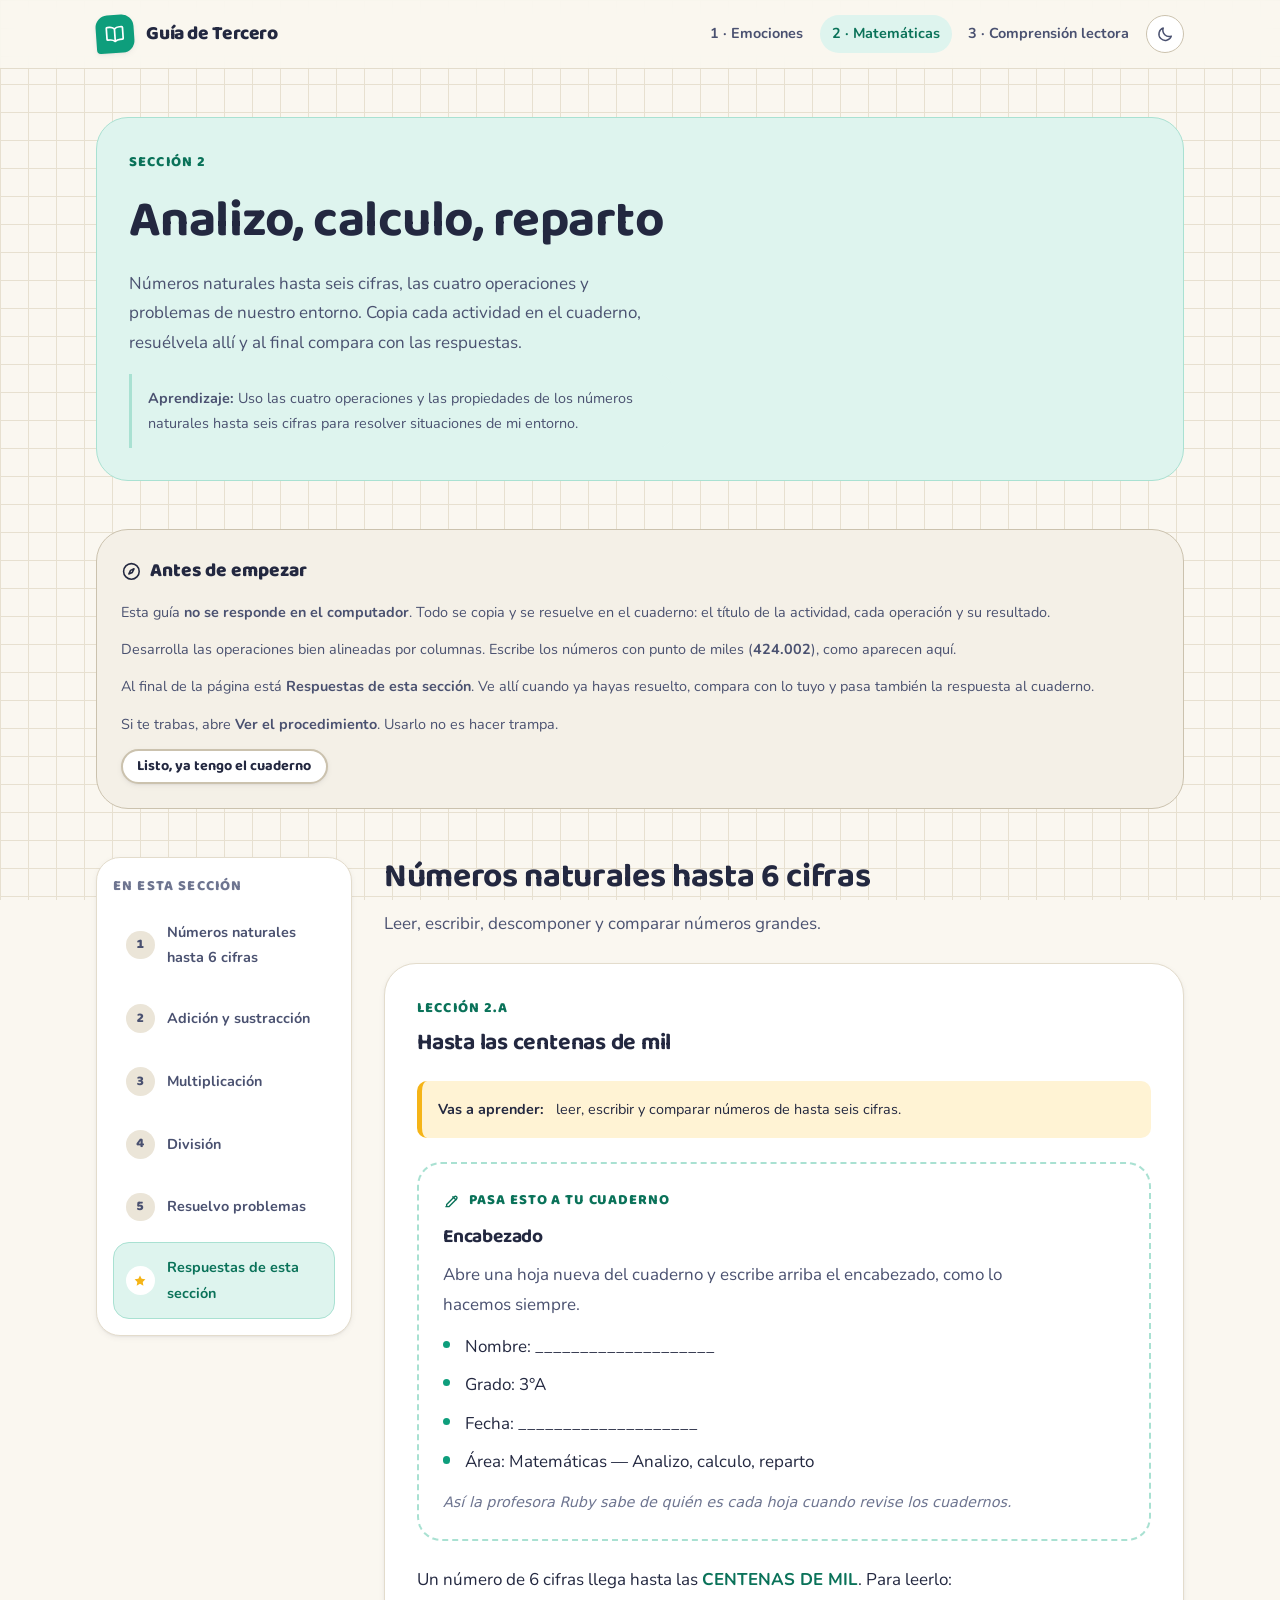
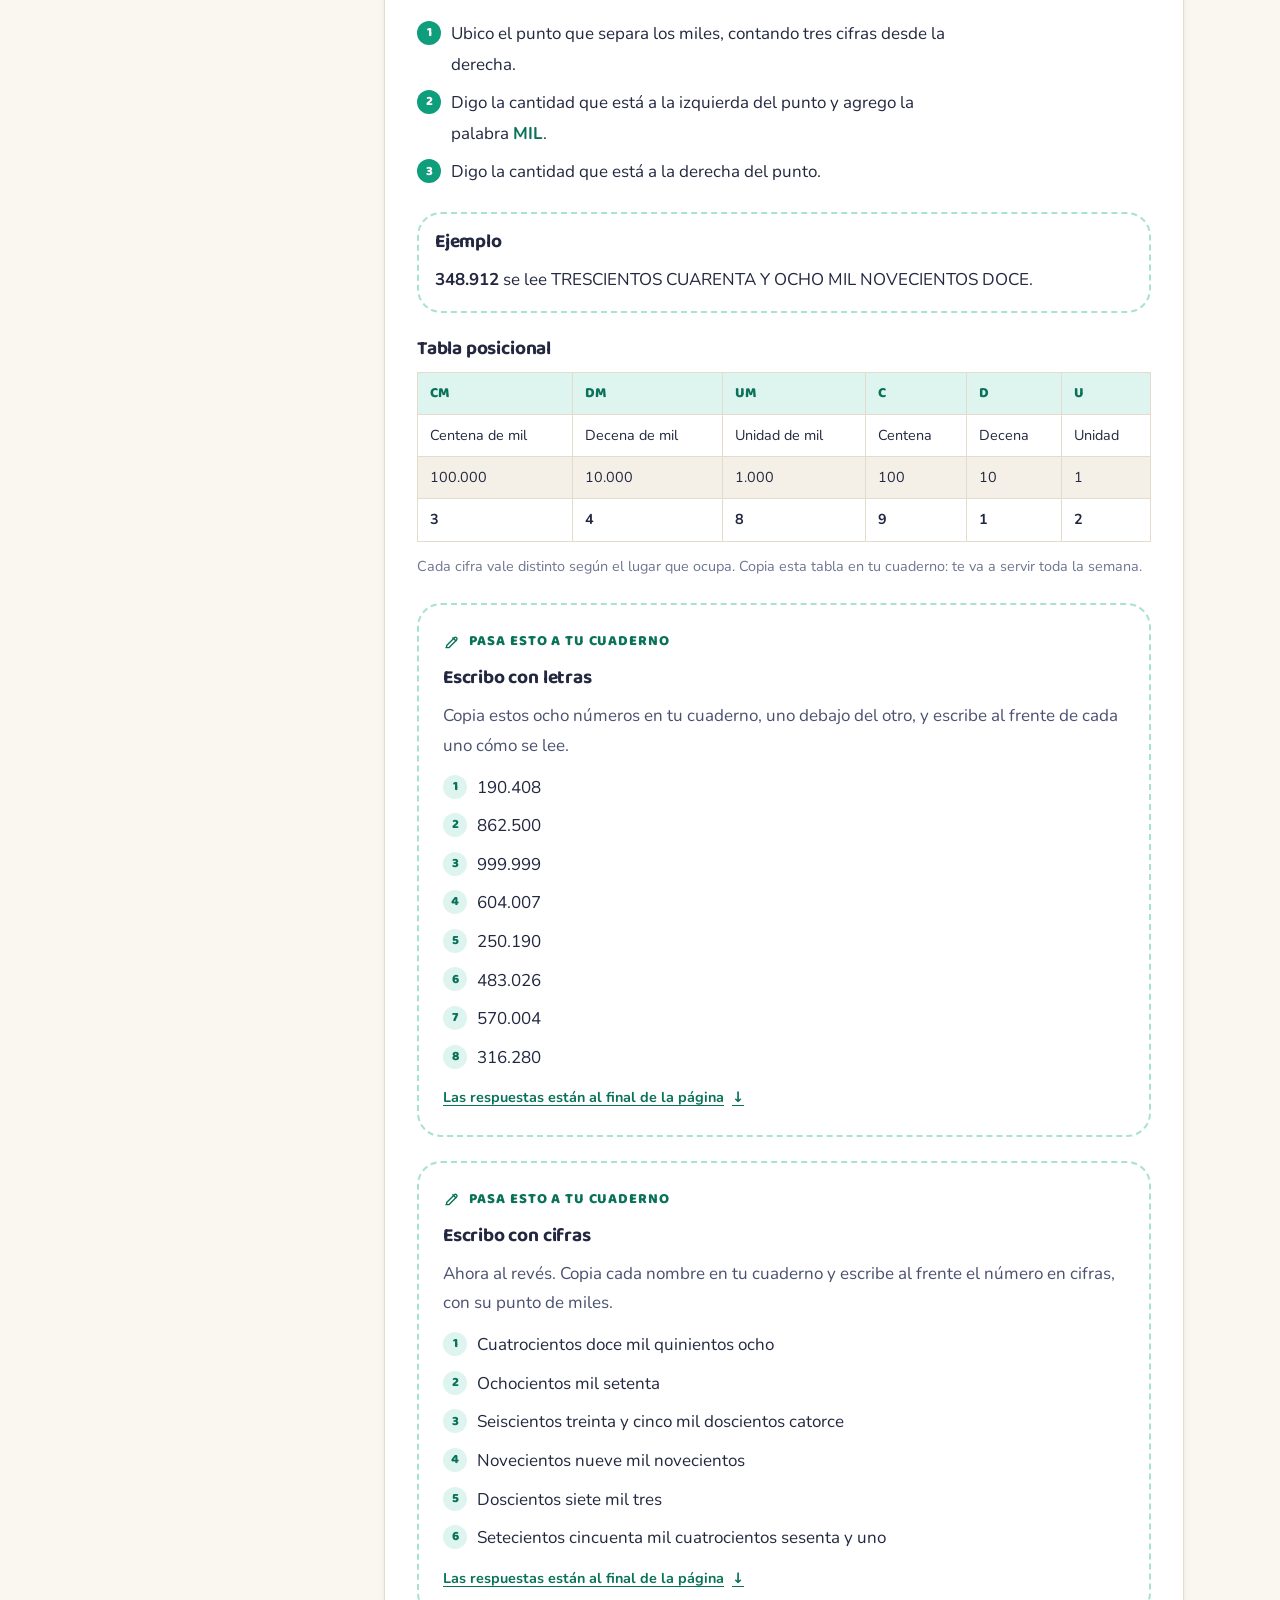
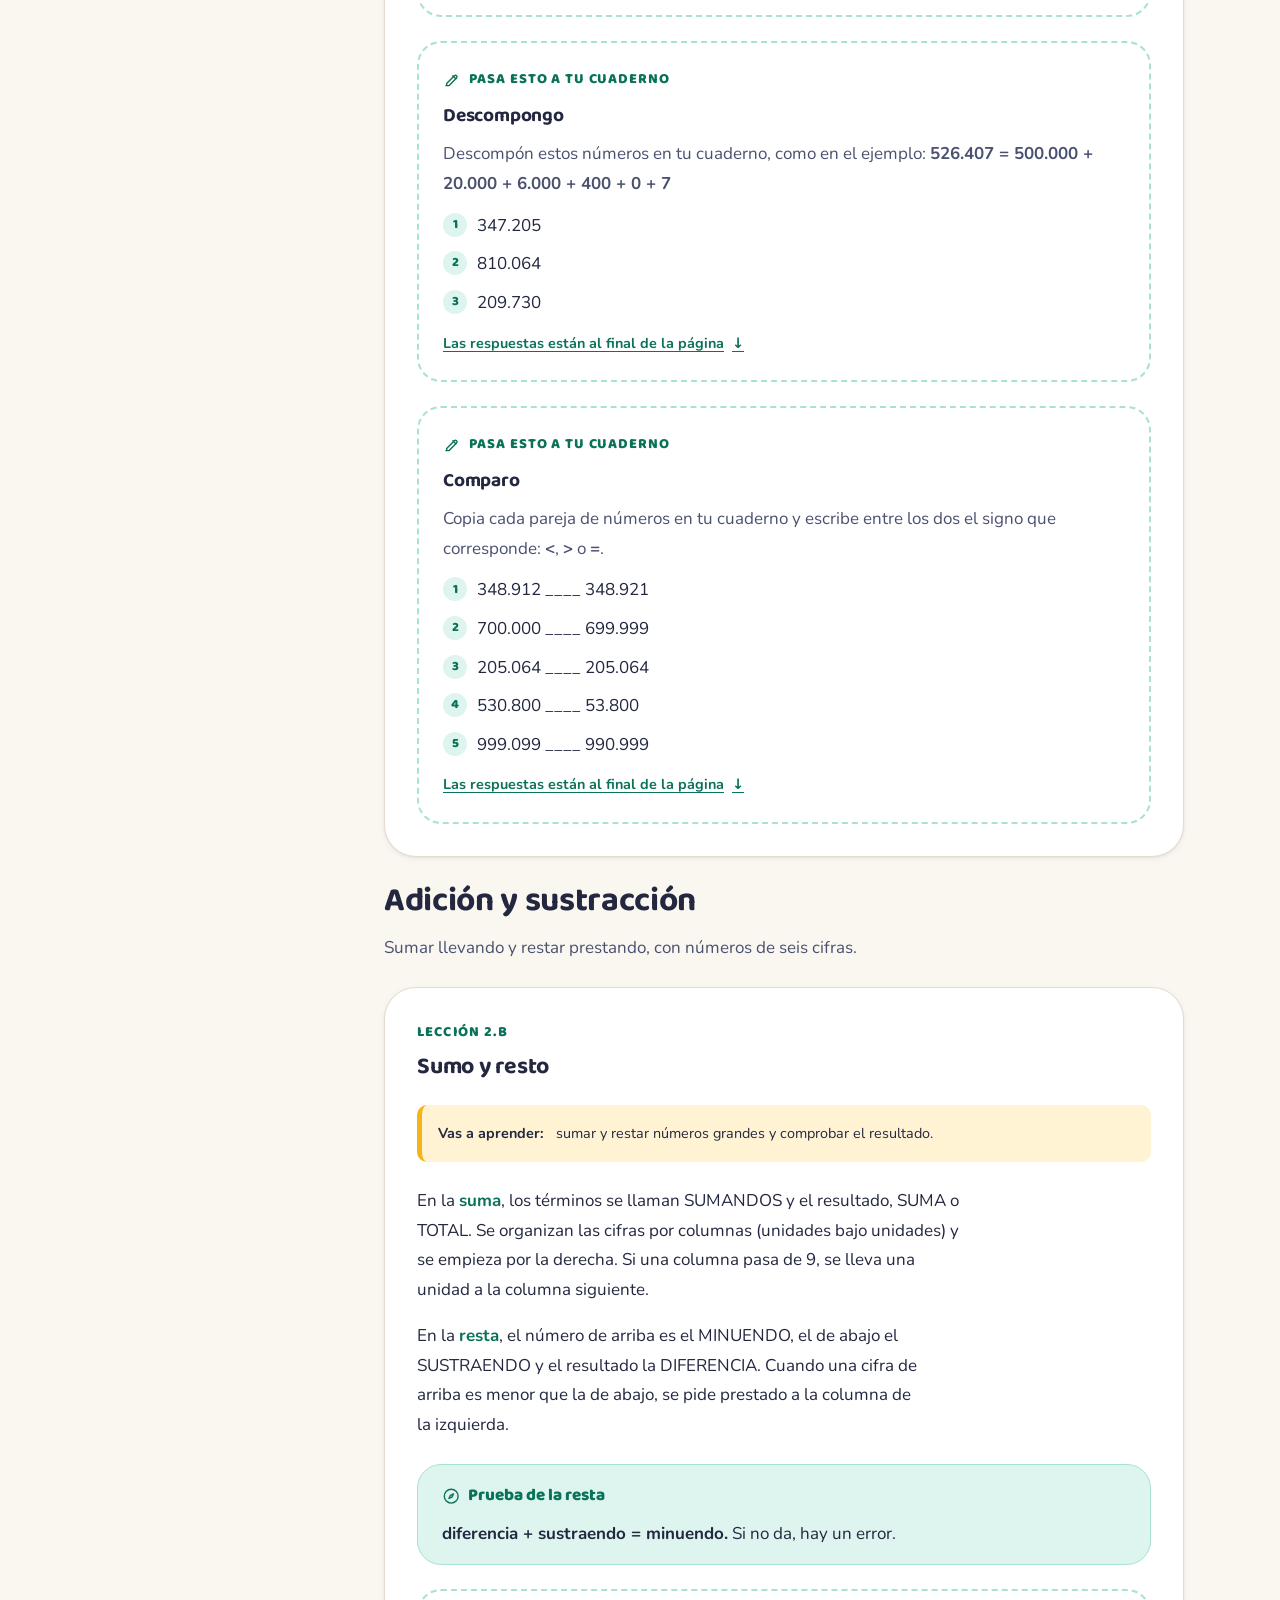
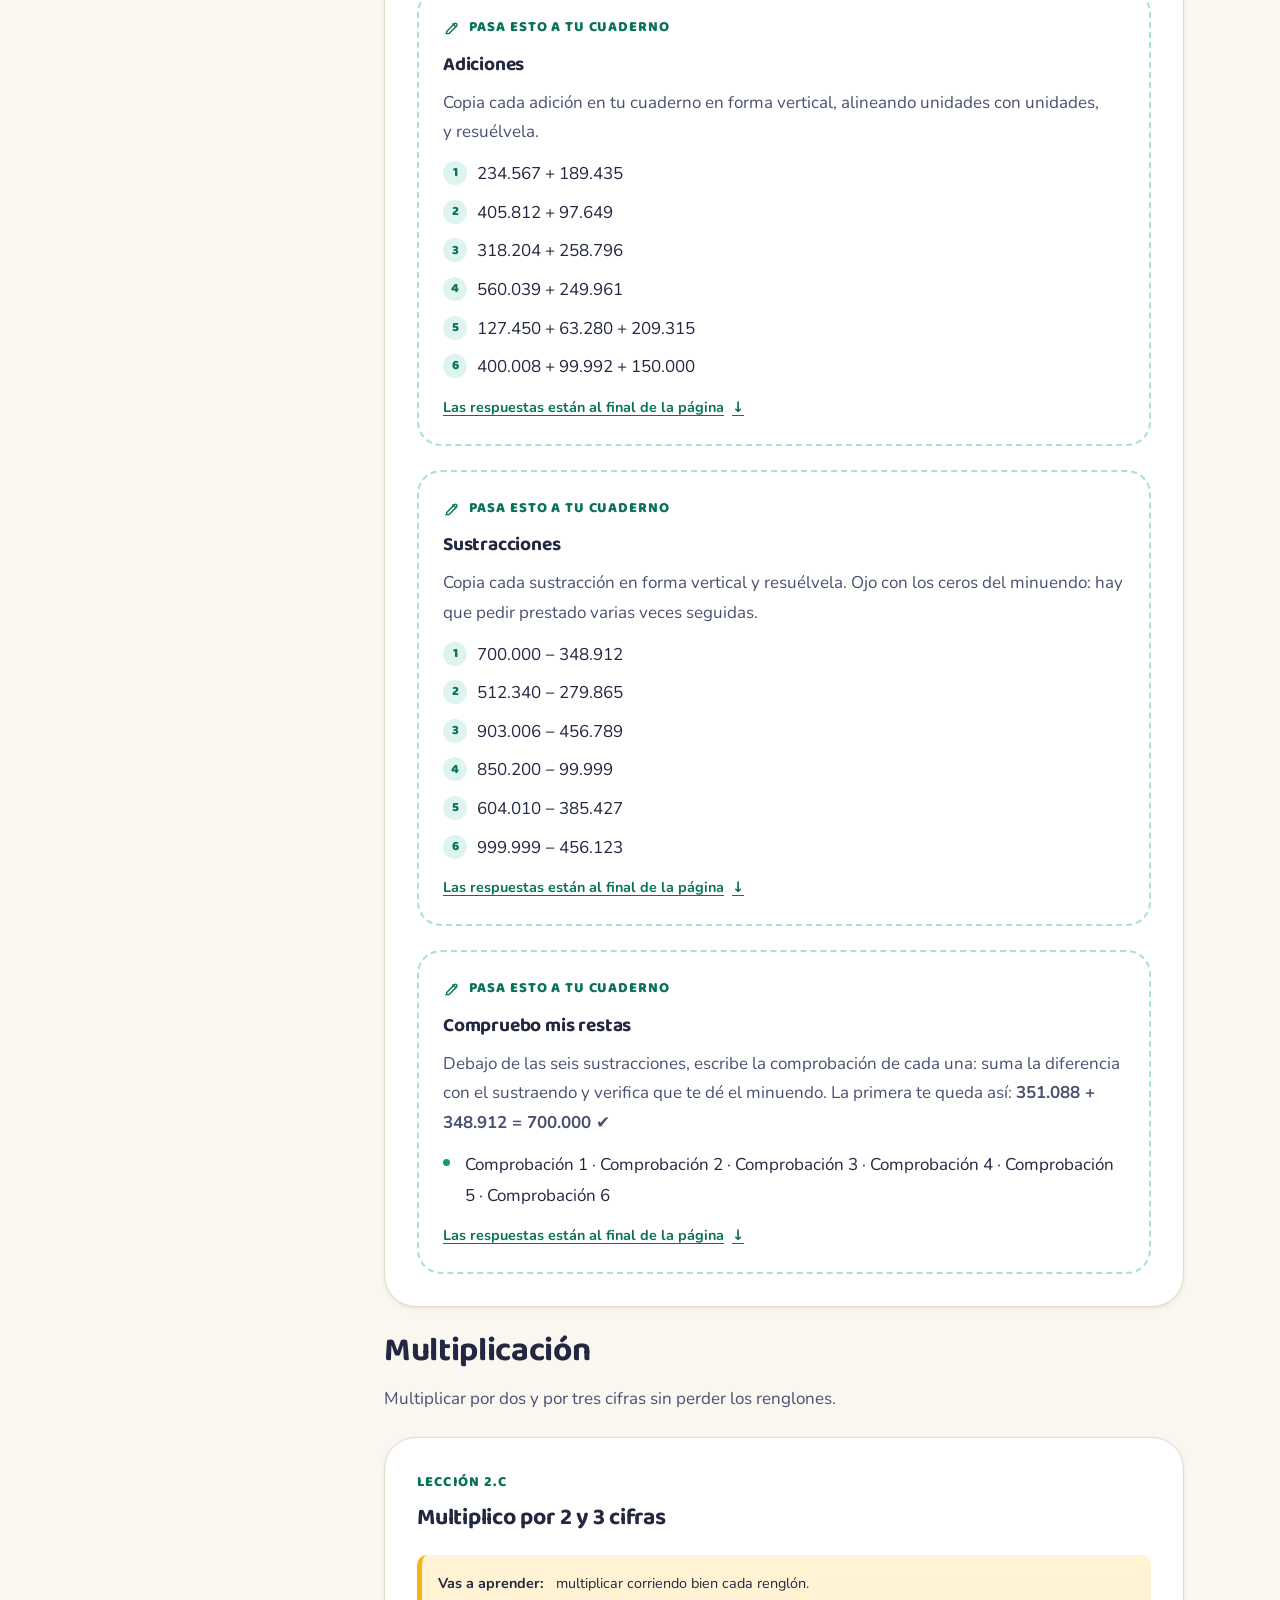
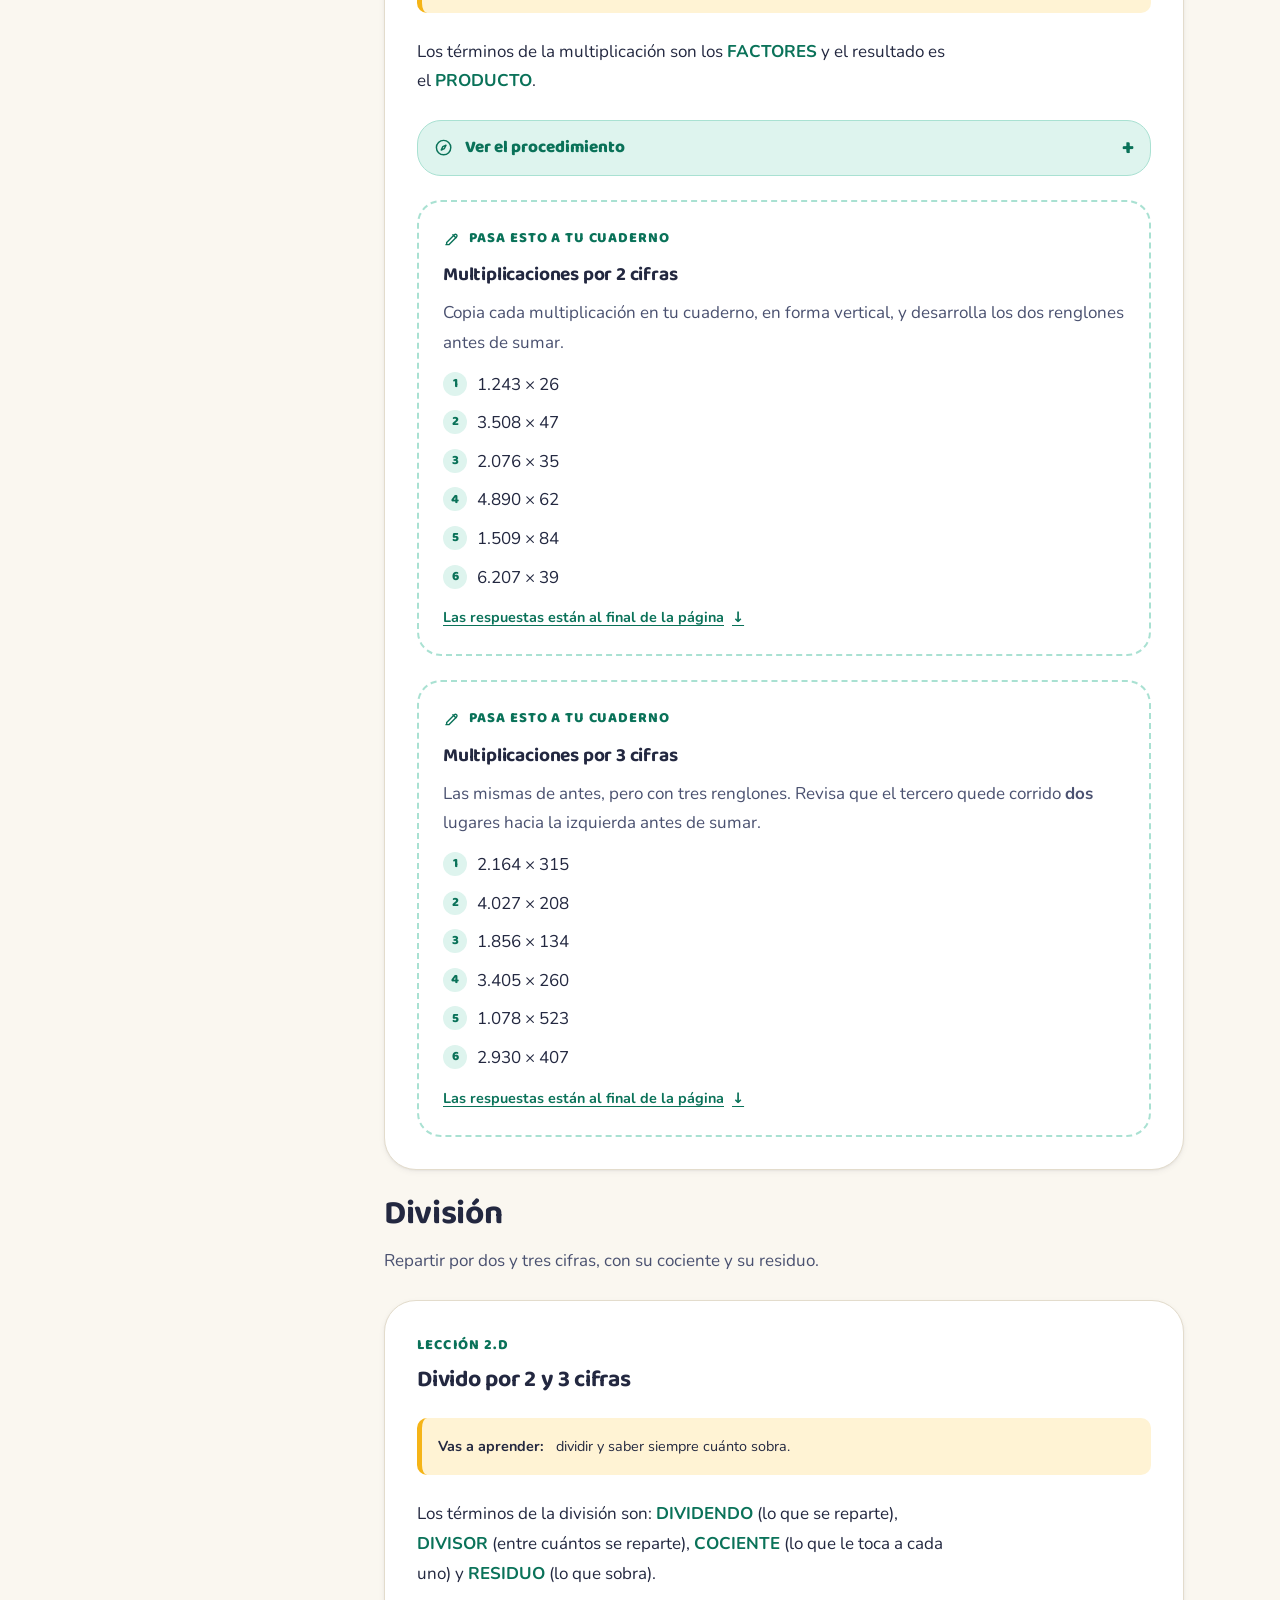
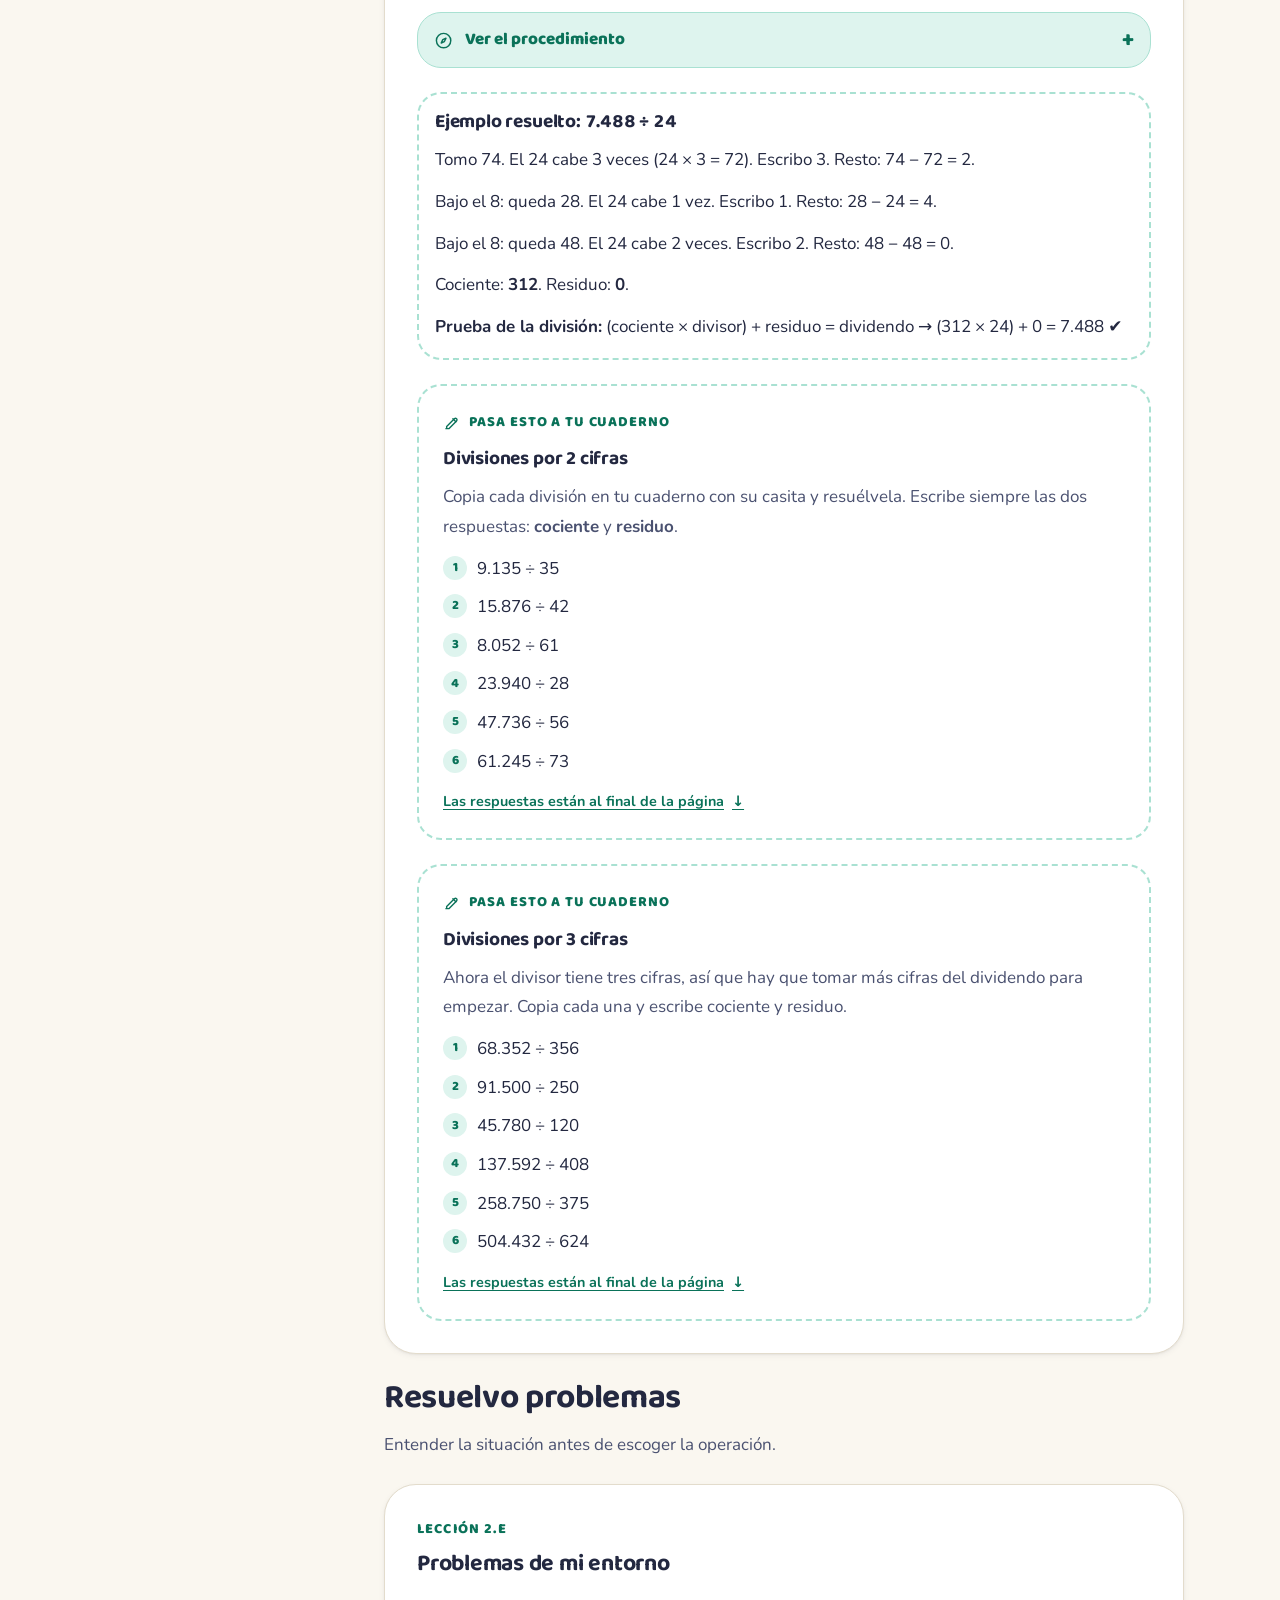
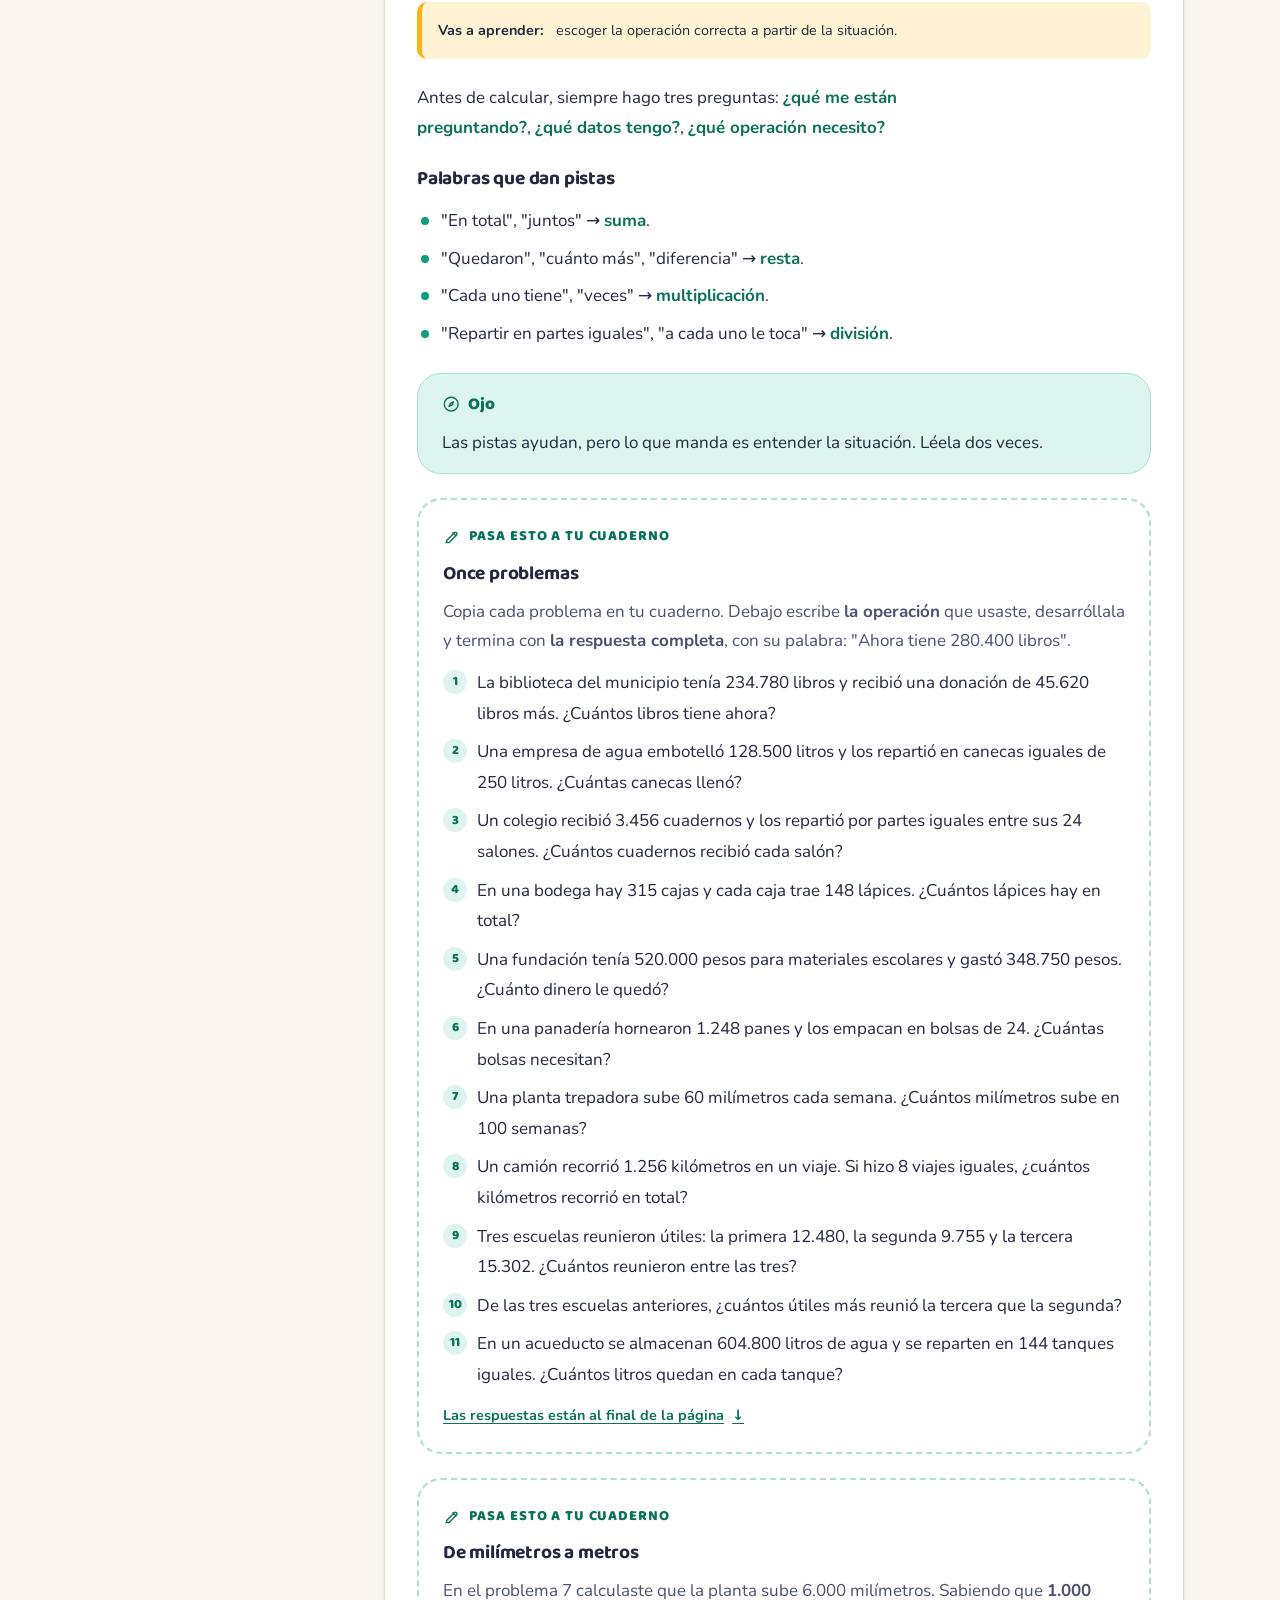
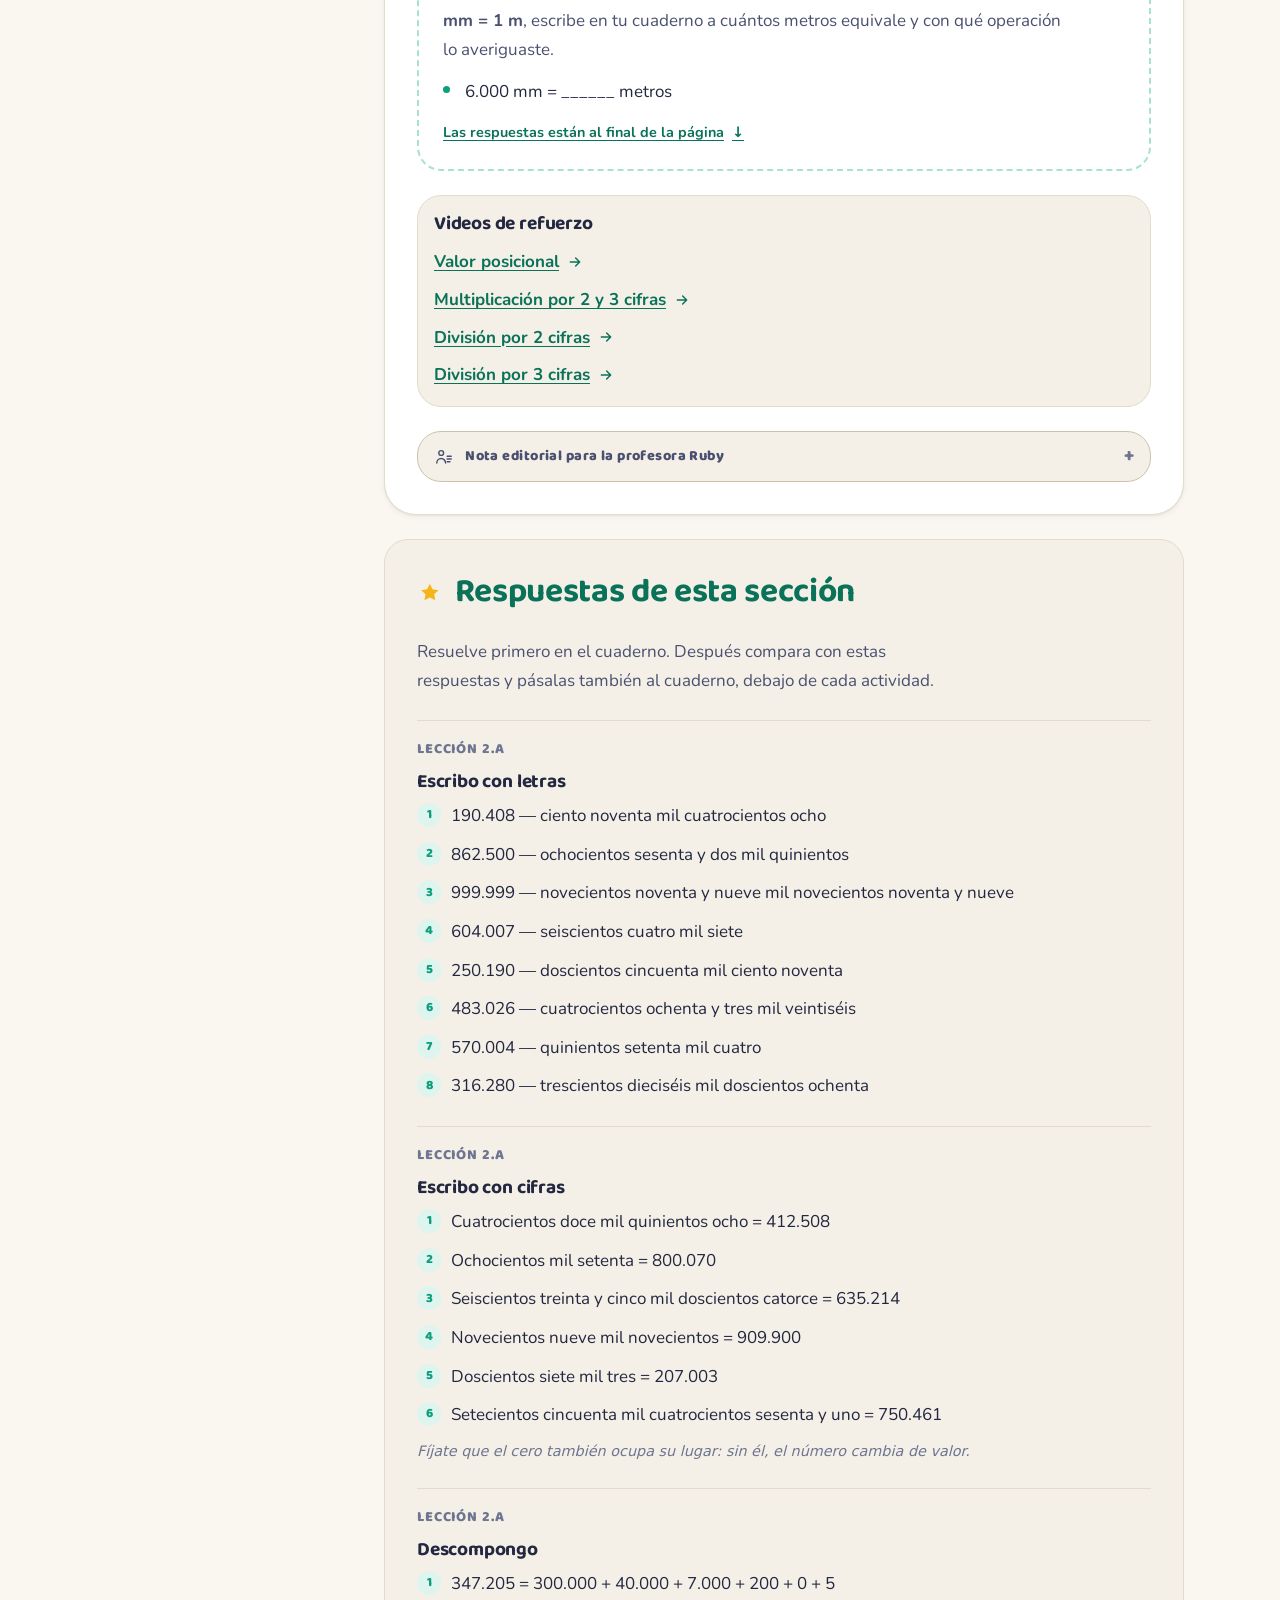
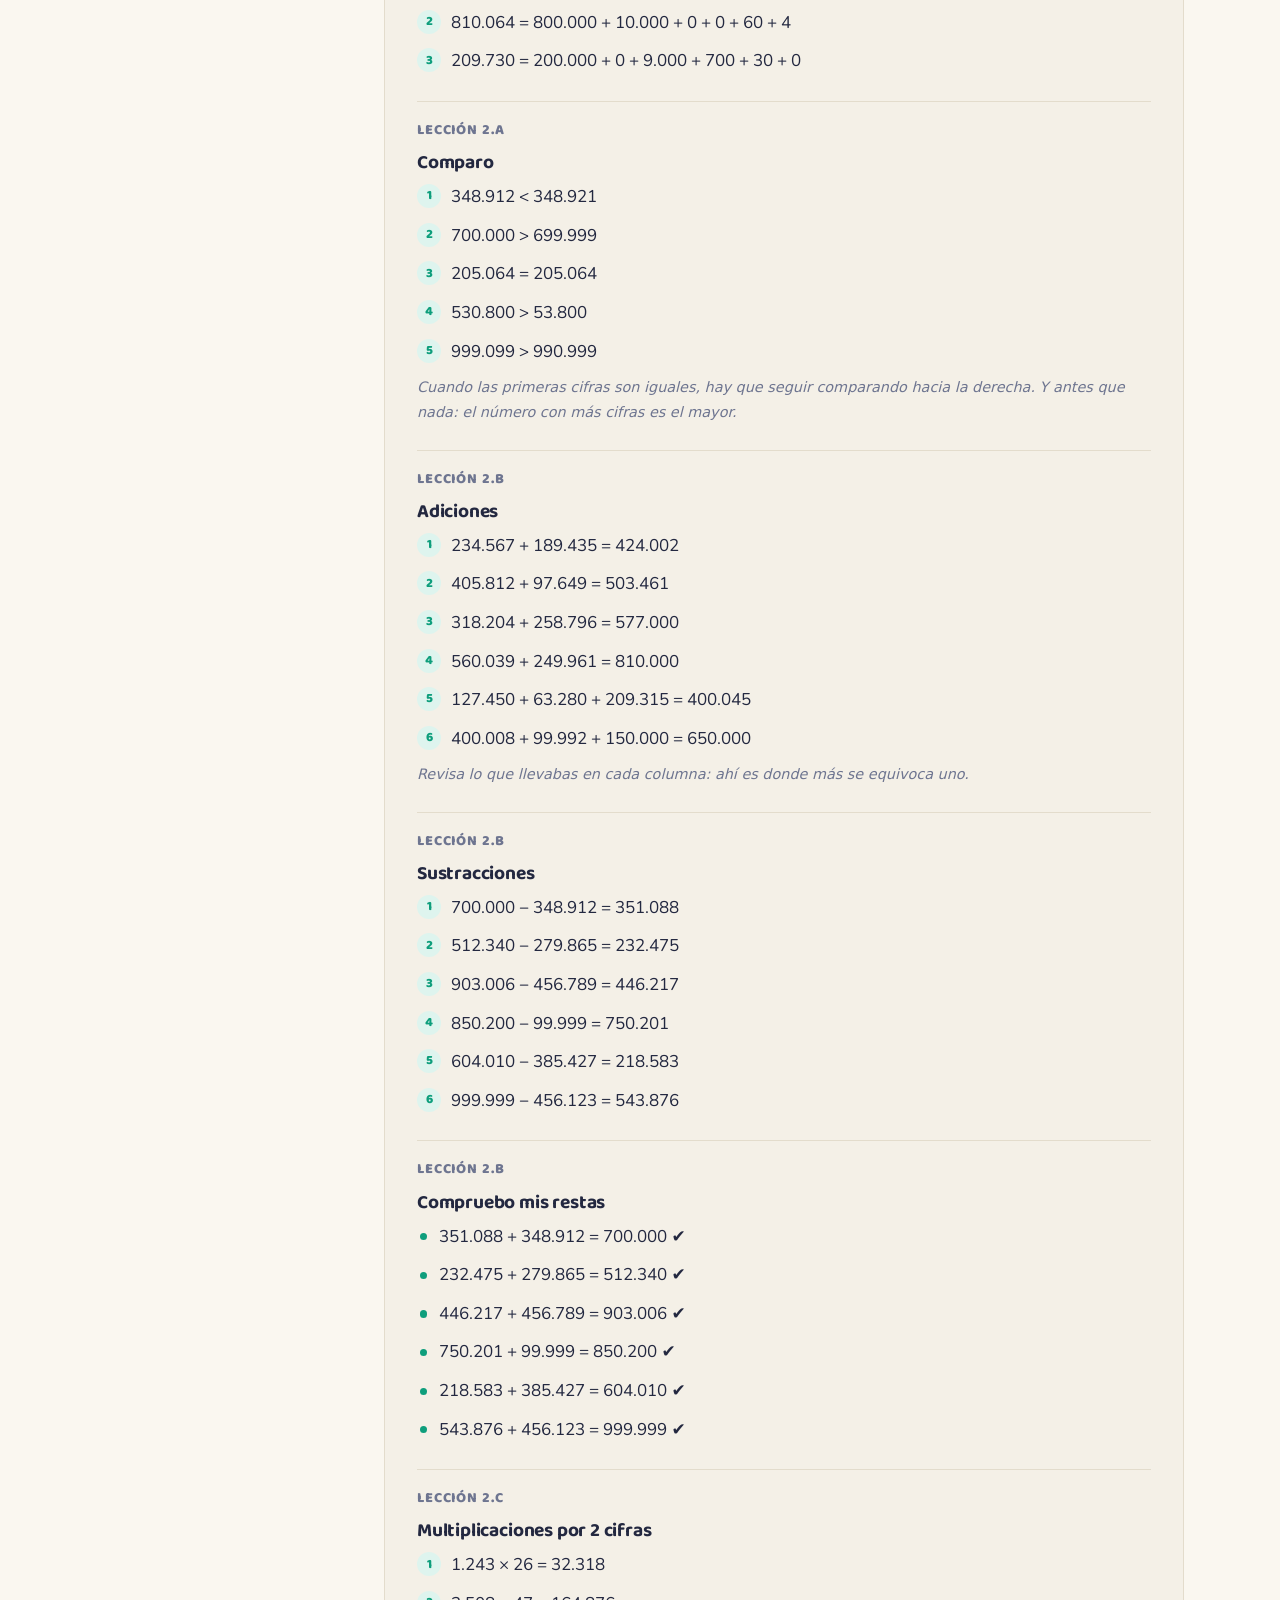
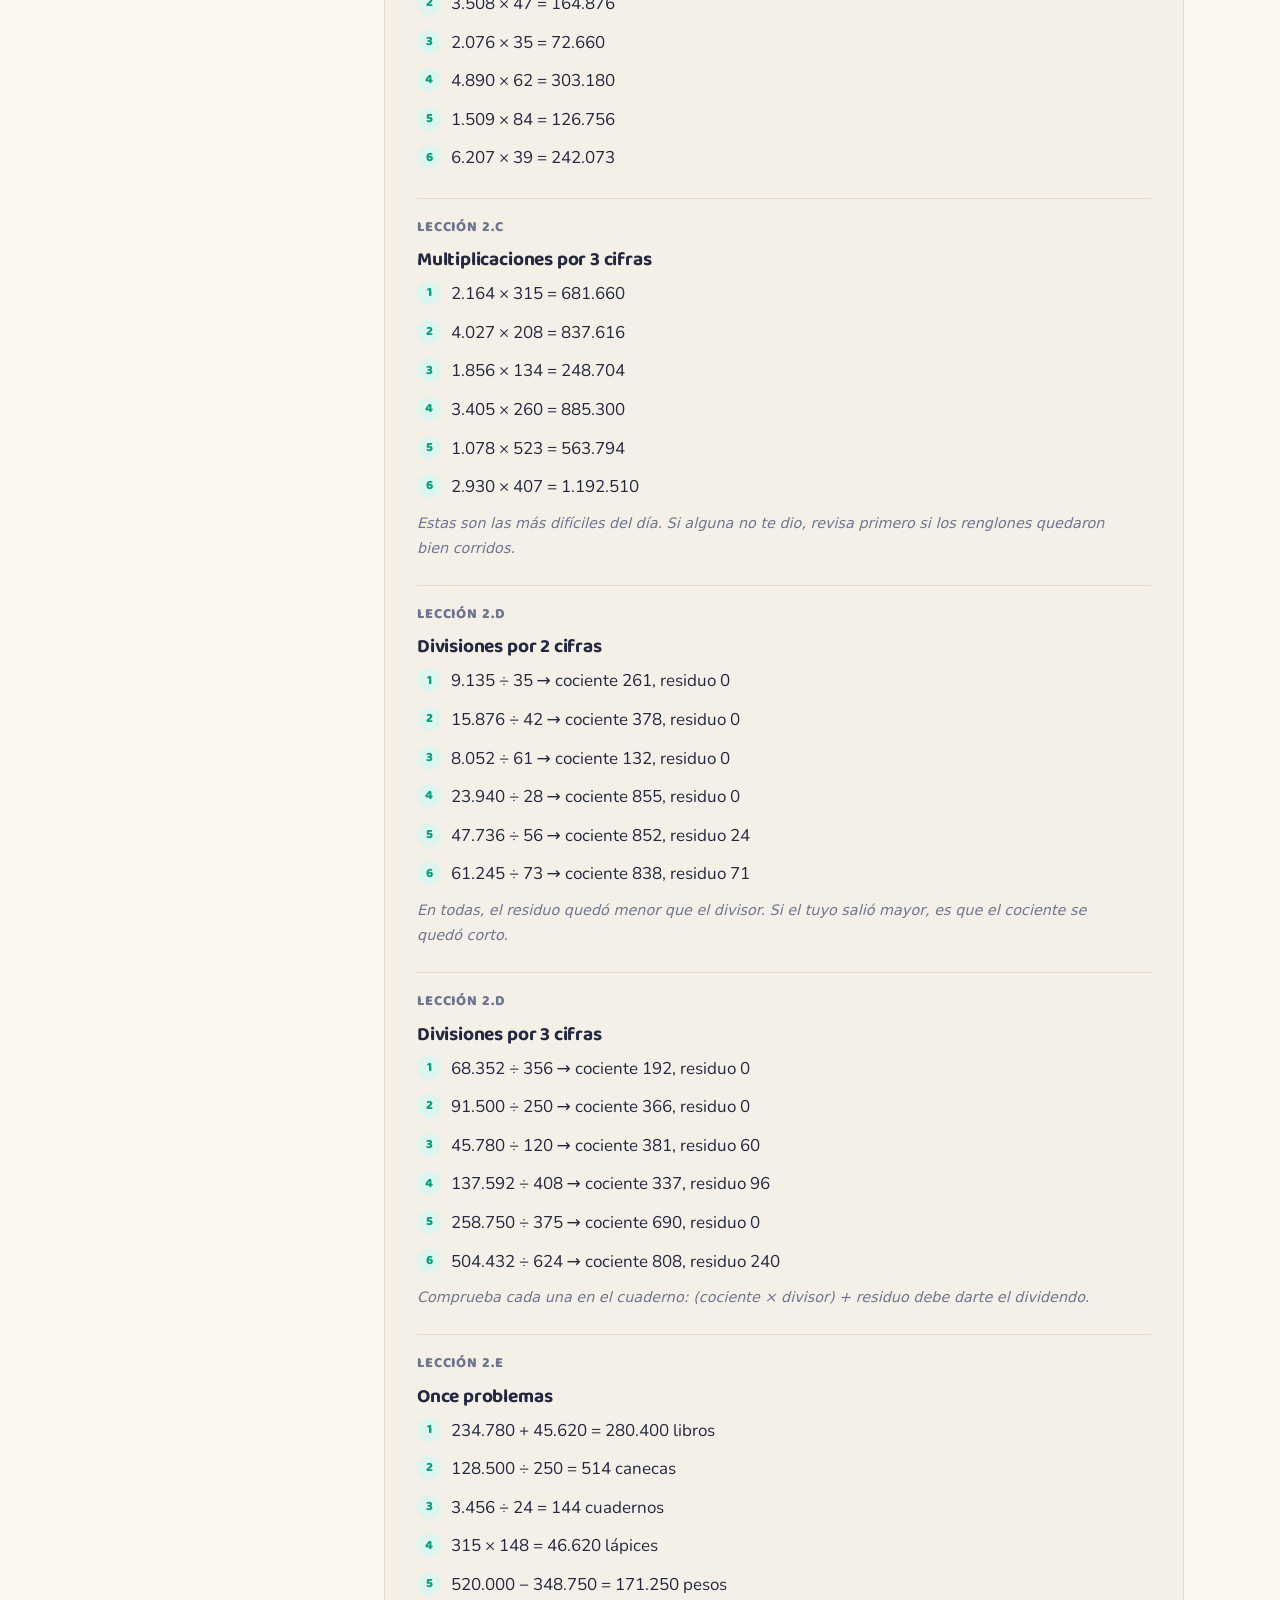
==== commit cf349400: "Reorganiza la guia en tres secciones y saca el contexto del sismo La guia deja de estar amarrada a u" ====
--- a/math.html
+++ b/math.html
@@ -34,10 +34,10 @@
         <span>Guía de Tercero</span>
       </a>
 
-      <nav class="site-nav" aria-label="Días de la semana">
-        <a class="site-nav__link" href="wellbeing.html"><span class="site-nav__long">Martes · Psicosocial</span><span class="site-nav__short">Psicosocial</span></a>
-        <a class="site-nav__link" href="math.html" aria-current="page"><span class="site-nav__long">Miércoles · Matemáticas</span><span class="site-nav__short">Matemáticas</span></a>
-        <a class="site-nav__link" href="reading.html"><span class="site-nav__long">Jueves · Lectora</span><span class="site-nav__short">Lectora</span></a>
+      <nav class="site-nav" aria-label="Secciones de la guía">
+        <a class="site-nav__link" href="wellbeing.html"><span class="site-nav__long">1 · Emociones</span><span class="site-nav__short">Emociones</span></a>
+        <a class="site-nav__link" href="math.html" aria-current="page"><span class="site-nav__long">2 · Matemáticas</span><span class="site-nav__short">Matemáticas</span></a>
+        <a class="site-nav__link" href="reading.html"><span class="site-nav__long">3 · Comprensión lectora</span><span class="site-nav__short">Lectora</span></a>
         <button class="theme-toggle" type="button" data-theme-toggle aria-label="Cambiar entre modo claro y oscuro"></button>
       </nav>
     </div>
@@ -49,7 +49,7 @@
       <header class="area-head stack" data-area-head></header>
 
       <div class="area-layout">
-        <nav class="unit-rail" data-unit-rail aria-label="Índice del día"></nav>
+        <nav class="unit-rail" data-unit-rail aria-label="Índice de la sección"></nav>
         <div class="stack" data-lessons></div>
       </div>
 
--- a/assets/css/components.css
+++ b/assets/css/components.css
@@ -350,20 +350,6 @@
   color: var(--ink-soft);
 }
 
-.area-head__count,
-.area-card__count {
-  display: inline-flex;
-  align-items: center;
-  gap: var(--sp-2);
-  font-family: var(--font-display);
-  font-size: var(--step--1);
-  font-weight: 800;
-  color: var(--area-deep);
-}
-
-.area-head__count svg,
-.area-card__count svg { flex: none; width: 1.1rem; height: 1.1rem; }
-
 /* --- Riel de unidades ------------------------------------------------------ */
 
 .area-layout {
--- a/assets/css/blocks.css
+++ b/assets/css/blocks.css
@@ -533,7 +533,7 @@
   .site-nav__short { display: inline; }
 }
 
-/* --- Tarjeta de día en la agenda de la portada ---------------------------- */
+/* --- Tarjeta de sección en la portada ------------------------------------- */
 
 .area-card__top {
   display: flex;
@@ -577,3 +577,22 @@
 .area-card--pending .area-card__title { color: var(--ink-muted); }
 .area-card--pending .area-card__foot { color: var(--ink-muted); }
 
+/* --- Regla general: ningun texto puede empujar el ancho de la pagina ------ */
+
+/* Una secuencia sin espacios —una linea de guiones bajos para rellenar, una
+   direccion web larga, un numero muy grande— tiene un ancho minimo propio que
+   impide encoger a su contenedor y desborda la pagina en pantallas angostas.
+   `anywhere` permite partirla, y a diferencia de `break-word` si reduce el
+   ancho minimo, que es lo que hace falta dentro de un grid o un flex. */
+.notebook__items li,
+.notebook__intro,
+.notebook__note,
+.answers__list li,
+.answers__note,
+.prose li,
+.prose p,
+.example p,
+.callout p,
+.links__note {
+  overflow-wrap: anywhere;
+}
--- a/assets/css/print.css
+++ b/assets/css/print.css
@@ -96,8 +96,7 @@
 .help__title svg,
 .callout__title svg,
 .answers__title svg,
-.notebook__tag svg,
-.area-head__count svg {
+.notebook__tag svg {
   display: none !important;
 }
 
